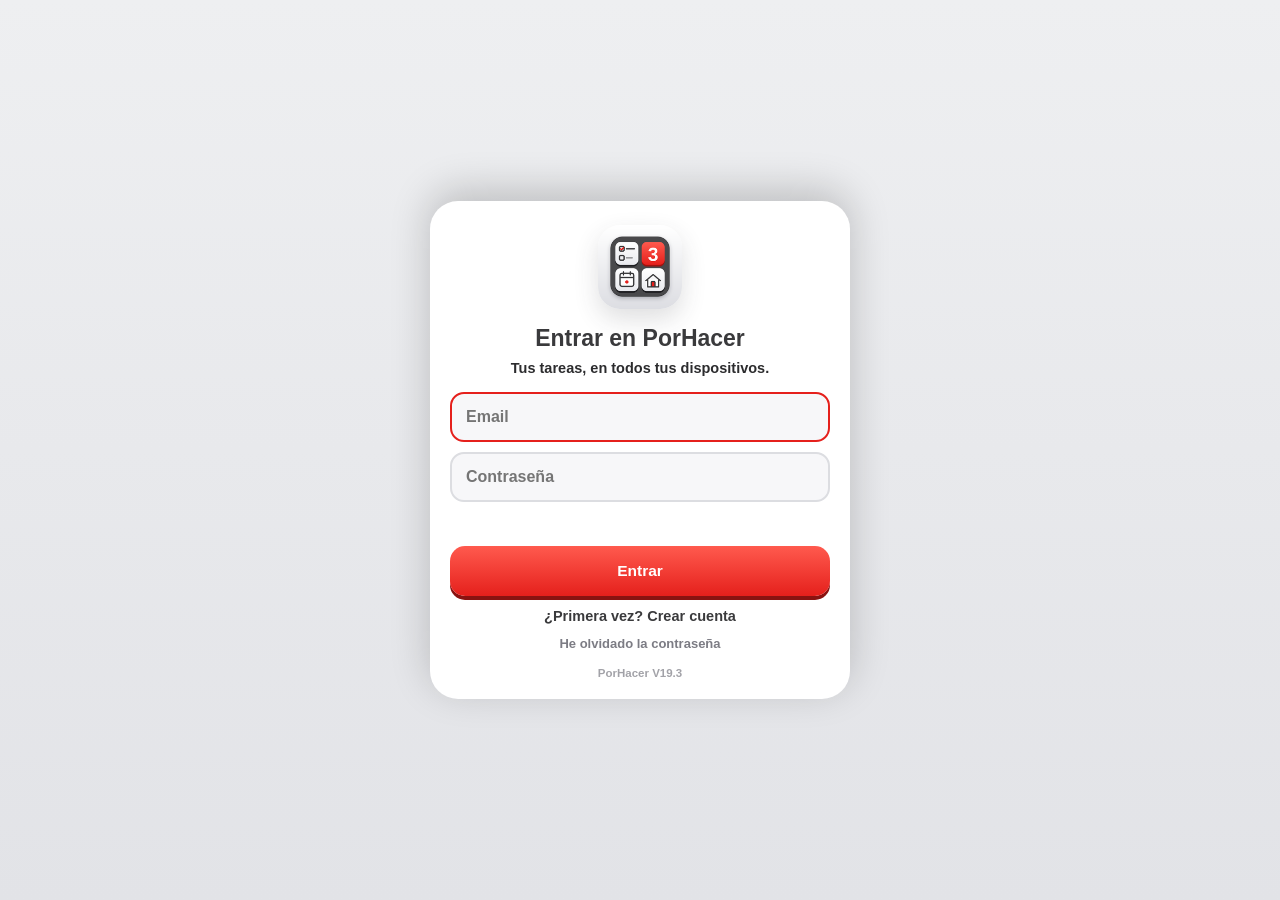
==== index.html @ 14802ae4 "V19.3" ====
<!DOCTYPE html>
<html lang="es">
<head>
<meta charset="UTF-8">
<meta http-equiv="Content-Security-Policy" content="default-src 'self'; script-src 'self'; style-src 'self' 'unsafe-inline'; img-src 'self' data: blob: https:; media-src 'self' data: blob:; font-src 'self' data: blob:; connect-src 'self' https: data: blob:; frame-src 'self' blob: data: https://porhacer-36f11.firebaseapp.com; worker-src 'self' blob:; object-src 'none'; base-uri 'self'; form-action 'self'; manifest-src 'self'">
<meta name="viewport" id="vp" content="width=device-width, initial-scale=1.0, viewport-fit=cover">
<script src="zoom.js?v=187"></script>
<meta name="apple-mobile-web-app-capable" content="yes">
<meta name="mobile-web-app-capable" content="yes">
<meta name="apple-mobile-web-app-title" content="PorHacer3">
<meta name="apple-mobile-web-app-status-bar-style" content="default">
<meta name="theme-color" content="#eeeff1">
<title>PorHacer3</title>
<link rel="icon" href="logo.png" type="image/png">
<link rel="apple-touch-icon" href="apple-touch-icon.png?v=187">
<link rel="manifest" href="manifest.json">
<link rel="stylesheet" href="estilos.css?v=187">
<link rel="stylesheet" href="estilos3.css?v=187">
</head>
<body>

<!-- PANTALLA DE ENTRADA -->
<div id="splash">
  <img src="logo.png" alt="" class="splash-logo">
  <div class="splash-title">Por<span>Hacer</span><sup>3</sup></div>
  <div class="splash-sub">Tus tareas, tu agenda, tus tickets y tus sitios</div>
  <div class="splash-bar"><i></i></div>
</div>

<!-- ============ TABLERO ============ -->
<section id="vTablero" class="vista activa">
  <header class="top">
    <div class="marca">
      <img src="logo.png" alt="" class="marca-logo">
      <div class="marca-txt">
        <div class="marca-fila">
          <h1>Por<span>Hacer</span></h1>
        </div>
        <small id="hoyTxt"></small>
        <button class="tab-pill" id="btnTablero" hidden></button>
      </div>
    </div>
    <div class="top-der">
      <div class="top-btns">
        <button class="ibtn" id="btnListas" hidden></button>
        <button class="ibtn" id="btnCal" hidden></button>
        <button class="ibtn" id="btnAjustes" hidden></button>
        <button class="ibtn ibtn-tema" data-temasec="tareas" title="Colores de Tareas" aria-label="Colores de Tareas"></button>
        <button class="ibtn ibtn-portada" data-portada title="Portada" aria-label="Ir a la portada"></button>
      </div>
      <div class="insignias">
            <span class="ver" id="verTxt">V19</span>
            <button class="nube-estado off" id="nubeEstado" hidden title="Nube" aria-label="Nube"></button>
          </div>
    </div>
  </header>

  <div class="barra">
    <div class="buscar">
      <span class="buscar-ico" id="icoBuscar"></span>
      <input id="q" type="search" placeholder="Buscar tareas, personas, notas…" autocomplete="off" enterkeyhint="search">
      <button class="q-x" id="qx" aria-label="Borrar búsqueda">✕</button>
    </div>
    <button class="filtro-btn" id="btnFiltro" aria-label="Filtrar"><span id="filtroTxt">Todas</span> ▾</button>
  </div>

  <div class="chips" id="chipsCols" aria-label="Columnas visibles"></div>

  <main class="tablero" id="tablero"></main>

  <button class="fab" id="fab" aria-label="Nueva tarea"><span>＋</span> Nueva tarea</button>
</section>

<!-- ============ LISTAS FÁCILES ============ -->
<section id="vListas" class="vista">
  <header class="top ls-top">
    <button class="ibtn ibtn-portada" id="lsVolver" title="Portada" aria-label="Ir a la portada"></button>
    <div class="ls-cab">
      <button class="ls-titulo" id="lsTitulo"></button>
      <small id="lsFecha"></small>
    </div>
    <button class="ibtn" id="lsCal" hidden></button>
    <button class="ibtn ls-opc" id="lsOpc" title="Opciones de lista" aria-label="Opciones de lista"></button>
  </header>
  <div class="ls-add">
    <button class="ls-mas" id="lsMas" aria-label="Añadir">＋</button>
    <input id="lsNuevo" placeholder="Agregar un punto a la lista" enterkeyhint="done" autocomplete="off" maxlength="600">
  </div>
  <div class="ls-puntos" id="lsPuntos" hidden></div>
  <div class="ls-cuerpo" id="lsCuerpo"></div>
  <input type="file" id="lsFondoIn" accept="image/*" hidden>
</section>

<!-- ============ CALENDARIO ============ -->
<section id="vCal" class="vista">
  <header class="top cal-top">
    <button class="ibtn ibtn-portada" id="btnVolver" data-portada title="Portada" aria-label="Ir a la portada"></button>
    <div class="cal-tit">
      <h2 id="calTit"></h2>
      <small id="calSub"></small>
    </div>
    <div class="cal-der">
      <button class="ibtn" id="btnAjustes2" hidden></button>
      <button class="ibtn ibtn-tema" data-temasec="cal" title="Colores del Calendario" aria-label="Colores del Calendario"></button>
    </div>
  </header>
  <div class="cal-ctrl">
    <button class="flecha" id="calPrev" aria-label="Anterior">‹</button>
    <div class="seg" id="calModo">
      <button data-m="dia">Día</button><button data-m="mes" class="on">Mes</button><button data-m="anio">Año</button>
    </div>
    <button class="flecha" id="calNext" aria-label="Siguiente">›</button>
    <button class="hoy-btn" id="calHoy">Hoy</button>
  </div>
  <button class="cal-tabs" id="calTabs" hidden></button>
  <div class="cal-cuerpo" id="calCuerpo"></div>
  <div class="cal-sinfecha" id="calSinFecha"></div>
</section>

<!-- ============ PORTADA ============ -->
<section id="vPortada" class="vista">
  <div class="po-burbujas" aria-hidden="true"><i></i><i></i><i></i></div>
  <div class="po-scroll">
    <header class="po-cab">
      <img src="logo.png" alt="" class="po-logo">
      <div class="po-tit"><h1>Por<span>Hacer</span><sup>3</sup></h1><small id="poSaludo"></small></div>
      <div class="po-der"><span class="ver" id="verTxt2">V19</span><div class="po-der-f"><button class="po-nube" id="poNube" data-nube aria-label="Conexión"></button><button class="ibtn ibtn-tema po-tema-b" data-temasec="portada" title="Colores de la portada" aria-label="Colores de la portada"></button></div></div>
    </header>
    <div class="po-hoy" id="poHoy"></div>
    <div class="po-rejilla" id="poRejilla"></div>
    <div class="po-caja-sitio" id="poCajaSitio"></div>
    <div class="po-ayuda">↕️ Mantén pulsado un botón y arrástralo para cambiarlo de sitio</div>
    <div class="po-pie">© 2025–Present Elisabeth Altarriba</div>
  </div>
</section>

<!-- ============ AGENDA (como en HOME) ============ -->
<section id="vAgenda" class="vista">
  <header class="top sec-top">
    <button class="ibtn ibtn-portada" data-portada title="Portada" aria-label="Ir a la portada"></button>
    <div class="sec-tit"><h2>Agenda</h2><small id="agSub"></small></div>
    <button class="ibtn ibtn-tema" data-temasec="agenda" title="Colores de la Agenda" aria-label="Colores de la Agenda"></button>
    <button class="ibtn" id="agMic" title="Dictar una nota con su fecha" aria-label="Dictar una nota"></button>
  </header>
  <div class="ag-cuerpo" id="agCuerpo"></div>
</section>

<!-- ============ TICKETS (como en HOME) ============ -->
<section id="vTickets" class="vista">
  <header class="top sec-top">
    <button class="ibtn ibtn-portada" data-portada title="Portada" aria-label="Ir a la portada"></button>
    <div class="sec-tit"><h2>Tickets</h2><small id="tkSub"></small></div>
    <button class="ibtn" id="tkBuscarPdf" title="Buscar y crear PDF" aria-label="Buscar y crear PDF"></button>
  </header>
  <div class="tk-cuerpo" id="tkCuerpo">
    <div class="tk-buscar"><span class="st-lupa" id="tkLupa"></span><input id="tkQ" type="search" placeholder="Buscar ticket… (tienda, compra, importe)" autocomplete="off" enterkeyhint="search"><button id="tkTema" class="tk-tema-b" title="Colores de los tickets" aria-label="Colores de los tickets">🎨</button></div>
    <div id="tkCal"></div>
    <div id="tkLista"></div>
  </div>
  <button class="fab tk-fab" id="tkNuevo"><span>🧾</span> ＋ Guardar ticket</button>
</section>

<!-- ============ SITIOS (como en HOME) ============ -->
<section id="vSitios" class="vista">
  <header class="top sec-top">
    <button class="ibtn ibtn-portada" data-portada title="Portada" aria-label="Ir a la portada"></button>
    <div class="sec-tit"><h2 id="stTit">Mis sitios</h2><small id="stSub"></small></div>
    <button class="ibtn st-atras" id="stAtras" title="Atrás" aria-label="Atrás" hidden>‹</button>
    <button class="ibtn ibtn-tema" data-temasec="sitios" title="Colores de Sitios" aria-label="Colores de Sitios"></button>
  </header>
  <div class="st-cuerpo" id="stCuerpo"></div>
  <div class="st-barra" id="stBarra"></div>
</section>

<!-- ============ HOJA DE CÁLCULO ============ -->
<section id="vCeldas" class="vista">
  <header class="top sec-top es-top">
    <button class="ibtn" id="ceMis" title="Mis hojas" aria-label="Mis hojas">📊</button>
    <input class="es-titulo" id="ceTitulo" placeholder="Nombre de la hoja" autocomplete="off" enterkeyhint="done">
    <button class="ibtn ibtn-tema" data-temasec="hoja" title="Colores de la hoja de cálculo" aria-label="Colores de la hoja de cálculo"></button>
    <button class="ibtn ibtn-portada" data-portada title="Portada" aria-label="Ir a la portada"></button>
  </header>
  <div class="ce-fx"><b class="ce-ref" id="ceRef">A1</b><textarea id="ceIn" rows="1" autocomplete="off" autocorrect="off" autocapitalize="off" spellcheck="false" enterkeyhint="done" placeholder="Toca una celda y escribe…"></textarea><button id="ceSalto" class="ce-salto" aria-label="Otra línea en la celda" title="Otra línea (Alt+Intro)">↵</button><button id="ceNo" class="ce-no" aria-label="Cancelar">✕</button><button id="ceOk" class="ce-ok" aria-label="Aceptar">✓</button></div>
  <div class="es-barra ce-barra" id="ceBarra">
    <button id="ceSeleccion" aria-pressed="true">☝ Seleccionar</button><button id="ceGuias">▧ Guías A4</button>
    <button id="ceFx" class="ce-fxb">Σ Fórmulas ▾</button>
    <button id="ceTipo">✨ Auto ▾</button>
    <button id="ceCond">🚦 Condicional</button>
    <button id="ceEur" aria-label="Euros">€</button>
    <button id="ceD0" aria-label="Sin decimales">0</button>
    <button id="ceD1" aria-label="Un decimal">0,0</button>
    <button id="ceD2" aria-label="Dos decimales">0,00</button>
    <button id="ceNeg" aria-label="Negrita"><b>B</b></button>
    <button id="ceCur" aria-label="Cursiva"><i>I</i></button>
    <button id="ceTach" aria-label="Tachado"><s>S</s></button>
    <button id="ceColor">🎨 Color</button>
    <button id="ceRib">▢ Ribete</button>
    <button id="ceRej">▦ Cuadrícula</button>
    <button id="ceTam">↔ Tamaño</button>
    <button id="ceVer">⤢ Ver todo</button>
    <button id="ceHojas">📄 Hojas</button>
    <button id="ceRegla">📏 Regla</button>
    <button id="ceCopiar">📋 Copiar</button>
    <button id="cePegar">📥 Pegar</button>
    <button id="ceImg">🖼️ Imagen</button>
    <button id="ceForma">◻︎ Figura</button>
    <button id="ceTit">✨ Título</button>
    <button id="ceBorrar" aria-label="Borrar">🧹 Borrar</button>
    <button id="ceFila">＋ Filas</button>
    <button id="ceCol">＋ Columna</button>
    <button id="ceAtras" aria-label="Deshacer">↶ Deshacer</button>
  </div>
  <div class="ce-marco" id="ceMarco"><div class="ce-rg-esq"></div><div class="ce-rg-h" id="ceRgH"></div><div class="ce-rg-v" id="ceRgV"></div><div class="ce-zona" id="ceZona"><div class="ce-papel" id="cePapel"><div class="es-capa es-atras" id="ceFondo"></div><table class="ce-tabla" id="ceTabla"></table><div class="es-capa es-delante" id="ceDelante"></div></div></div></div>
  <div class="ce-pest" id="cePest"></div>
  <div class="ce-aviso" id="ceAviso"></div>
  <div class="es-pie">
    <button class="es-salir" id="ceSalir">✕ Cerrar</button><button class="es-docx" id="ceGuardar">💾 Guardar ▾</button>
    <span class="es-info"><b id="ceEstado">✓ Guardado</b><small id="ceCuenta"></small></span>
    <button class="es-docx" id="ceSacar">📤 <span class="es-largo">Abrir · guardar</span> ▾</button>
  </div>
</section>

<!-- ============ GRABAR NOTAS DE VOZ ============ -->
<section id="vEscribir" class="vista">
  <header class="top sec-top es-top">
    <button class="ibtn" id="esMis" title="Mis escritos" aria-label="Mis escritos">📄</button>
    <input class="es-titulo" id="esTitulo" placeholder="Título (opcional)" autocomplete="off" enterkeyhint="done">
    <button class="ibtn ibtn-tema" data-temasec="escribir" title="Colores de Escribir" aria-label="Colores de Escribir"></button>
    <button class="ibtn ibtn-portada" data-portada title="Portada" aria-label="Ir a la portada"></button>
  </header>
  <div class="es-barra" id="esBarra">
    <button data-c="bold" aria-label="Negrita"><b>B</b></button>
    <button data-c="italic" aria-label="Cursiva"><i>I</i></button>
    <button data-c="underline" aria-label="Subrayado"><u>S</u></button>
    <button data-c="marcar" aria-label="Marcador amarillo"><span class="es-marca">ab</span></button>
    <button id="esLetra" aria-label="Tipo de letra">𝐀 Letra ▾</button>
    <button id="esColor" aria-label="Color de la letra"><span class="es-colmuestra" id="esColMu">A</span> Color ▾</button>
    <button id="esTam" aria-label="Tamaño de la letra">Aa ▾</button>
    <button id="esEmoji" aria-label="Poner un icono">✅ ▾</button>
    <button id="esFoto" aria-label="Poner una foto">📷</button>
    <button id="esForma" aria-label="Poner una figura">◻︎ Figura</button>
    <button data-c="insertUnorderedList" aria-label="Lista con puntos">•≡</button>
    <button data-c="insertOrderedList" aria-label="Lista con números">1≡</button>
    <button data-c="justifyLeft" aria-label="Alinear a la izquierda">⇤</button>
    <button data-c="justifyCenter" aria-label="Centrar">↔</button>
    <button id="esTabB" aria-label="Tabulador">⇥ Tabulador</button>
    <button id="esHojaOr" aria-label="Hoja vertical u horizontal">📄 Hoja</button>
    <button data-c="undo" aria-label="Deshacer">↶ Deshacer</button>
    <button data-c="redo" aria-label="Rehacer">↷</button>
    <button data-c="limpiar" aria-label="Quitar el formato">🧹 Sin formato</button>
    <button id="esCopiarObjeto">⧉ Copiar objeto</button><button id="esPegarObjeto">📋 Pegar objeto</button>
    <button id="esTitBonito" aria-label="Título bonito">✨ Título</button>
    <button id="esPdfVisor" aria-label="Abrir un PDF para leer y marcar">📕 PDF</button>
    <button id="esCabPie" aria-label="Cabecera y pie de página">📑 Cabecera y pie</button>
    <button id="esRegla" aria-label="Reglas">📏 Regla</button>
    <button id="esAbrir" aria-label="Abrir un .docx o PDF">📂 Abrir</button>
  </div>
  <div class="es-pie es-botones">
    <button class="es-salir" id="esSalir">✕ Cerrar</button><button class="es-docx" id="esGuardar">💾 Guardar ▾</button>
    <button class="es-docx" id="esDocx">💾 Guardar <span class="es-largo">· imprimir </span>▾</button>
    <button class="es-idioma" id="esIdioma" aria-label="Idioma del dictado"></button>
    <button class="es-mic" id="esMic" aria-label="Dictar"></button>
  </div>
  <div class="es-hoja" id="esHoja"><div class="es-regla-h" id="esReglaH" hidden></div><div class="es-papel" id="esPapel"><div class="es-hojas" id="esHojas" aria-hidden="true"></div><div class="es-regla-v" id="esReglaV" hidden></div><div class="es-capa es-atras" id="esAtras"></div><div class="es-texto" id="esTexto" contenteditable="true" spellcheck="true" data-ph="Escribe aquí… o pulsa 🎤 Dictar y habla."></div><div class="es-capa es-delante" id="esDelante"></div></div></div>
  <div class="es-pie-info"><span class="es-info"><b id="esEstado">✓ Guardado</b><small id="esCuenta"></small></span></div>
</section>

<section id="vGrabar" class="vista">
  <header class="top sec-top">
    <button class="ibtn ibtn-portada" data-portada title="Portada" aria-label="Ir a la portada"></button>
    <div class="sec-tit"><h2>Grabar</h2><small id="grbSub"></small></div>
    <button class="ibtn ibtn-tema" data-temasec="grabar" title="Colores de Grabar" aria-label="Colores de Grabar"></button>
  </header>
  <div class="grb-cuerpo">
    <button class="grb-boton" id="grbBoton"></button>
    <div class="grb-herramientas"><label><input type="checkbox" id="grbLimpio" checked> Reducir ruido y eco del micrófono</label>
    <div class="est-barra"><button class="btn-sec" id="grbSistema">🔊 Sonido de otra app</button><button class="btn-sec" id="grbEstudio">🎚 Estudio</button><button class="btn-sec" id="grbConvertir">⇄ Convertir a MP3</button><button class="btn-sec" id="grbRecuperar" hidden>Recuperar grabación</button></div>
    <p class="aj-ayuda">El sonido interno depende del navegador y del aparato. La reducción de ruido depende del micrófono y puede cambiar la voz.</p></div>
    <div class="grb-lista" id="grbLista"></div>
  </div>
</section>

<!-- ============ CALCULADORA ============ -->
<section id="vCalc" class="vista"><iframe id="calcFrame" title="Calculadora"></iframe></section>

<!-- ============ EDITOR DE TAREA ============ -->
<div class="velo" id="editor">
  <div class="hoja hoja-editor">
    <div class="hoja-cab">
      <span class="punto-col" id="edPunto"></span>
      <b id="edCab">Nueva tarea</b>
      <button class="cerrar" data-cerrar="editor" aria-label="Cerrar">✕</button>
    </div>

    <div class="campo-tit">
      <input id="edTitulo" maxlength="140" placeholder="¿Qué hay que hacer?">
      <button class="mic" data-mic="edTitulo" aria-label="Dictar título"></button>
    </div>

    <div class="tabs" id="edTabs">
      <button data-t="tarea" class="on">📝 Tarea</button>
      <button data-t="fotos">📷 Fotos <i id="nFotos"></i></button>
      <button data-t="videos">🎬 Vídeos <i id="nVideos"></i></button>
      <button data-t="audios">🎙️ Audio <i id="nAudios"></i></button>
    </div>

    <div class="hoja-scroll">
      <!-- Pestaña tarea -->
      <div class="tab-pan on" data-p="tarea">
        <div class="ed-fotos-nota" id="edFotosNota"></div><button type="button" class="mini-btn" id="btnImgNota">🖼️ Insertar imagen en la nota</button>
        <div class="campo-nota">
          <div class="notas-barra" id="edNotasBarra"></div>
          <div id="edNotas" class="notas-rico" contenteditable="true" data-ph="Notas… (pulsa el micro y habla)"></div>
          <button class="mic grande" data-mic="edNotas" aria-label="Dictar nota"></button>
        </div>
        <div class="voz-estado" id="vozEstado"></div>

        <div class="fila2">
          <label class="lbl">Columna
            <select id="edCol"></select>
          </label>
          <label class="lbl">Color de la tarea
            <div class="sel-color" id="edColor"></div>
          </label>
        </div>

        <div class="lbl">Prioridad
          <div class="seg seg-prio" id="edPrio">
            <button data-p="0" class="on">Ninguna</button><button data-p="1">Baja</button><button data-p="2">Media</button><button data-p="3">Alta</button>
          </div>
        </div>

        <div class="fila-fechas">
          <label class="lbl">Fecha inicio
            <span class="fecha-campo"><input type="date" id="edIni"><span class="fecha-vacia">Sin fecha</span><button type="button" class="fecha-x" data-x="edIni" aria-label="Quitar fecha">✕</button></span>
          </label>
          <label class="lbl">Fecha fin
            <span class="fecha-campo"><input type="date" id="edFin"><span class="fecha-vacia">Sin fecha</span><button type="button" class="fecha-x" data-x="edFin" aria-label="Quitar fecha">✕</button></span>
          </label>
          <button type="button" class="hoy-fecha" id="edHoy" title="Poner la fecha de hoy">☀️<br>Hoy</button>
        </div>
        <div class="dur" id="edDur"></div>

        <div class="lbl avisos-lbl">🔔 Avisos con sonido <small class="gris">(solo te suenan a ti)</small>
          <div class="fila-avisos">
            <span class="fecha-campo aviso-campo"><input type="datetime-local" id="edAviso1"><span class="fecha-vacia">⏰ Aviso 1</span><button type="button" class="fecha-x" data-x="edAviso1" aria-label="Quitar aviso">✕</button><small class="aviso-info" id="edAvisoInfo1"></small></span>
            <span class="fecha-campo aviso-campo"><input type="datetime-local" id="edAviso2"><span class="fecha-vacia">⏰ Aviso 2</span><button type="button" class="fecha-x" data-x="edAviso2" aria-label="Quitar aviso">✕</button><small class="aviso-info" id="edAvisoInfo2"></small></span>
          </div>
        </div>

        <div class="lbl">Asignada a
          <div class="fila-persona">
            <select id="edPersona"></select>
            <button class="mini-btn" id="edNuevaPersona">＋ Persona</button>
          </div>
          <div class="ed-asig" id="edAsig"></div>
        </div>
        <label class="check" id="edEmailFila">
          <input type="checkbox" id="edEmail">
          <span class="caja"></span>
          <span>Enviar la tarea por email al guardar <small id="edEmailInfo"></small></span>
        </label>
        <button type="button" class="mini-btn recordar" id="edRecordar">🔔 Enviar un recordatorio por email</button>

        <div class="lbl">Pasos <small class="gris" id="edSubInfo"></small>
          <div class="barra-prog"><i id="edProg"></i></div>
          <ul class="subtareas" id="edSubs"></ul>
          <div class="nuevo-paso">
            <input id="edSubNuevo" placeholder="Añadir un paso…" enterkeyhint="done">
            <button class="mini-btn" id="edSubAdd">＋</button>
          </div>
        </div>

        <div class="ed-extra">
          <button class="mini-btn" id="edIcs">📅 Al calendario del móvil</button>
          <button class="mini-btn ed-teams" id="edTeams">📹 Reunión de Teams</button>
          <button class="mini-btn" id="edDup">⧉ Duplicar</button>
          <button class="mini-btn" id="edALista">📝 Pasar a una lista</button>
        </div>
        <p class="ed-acc-nota" id="edAccNota" hidden>✓ Lo marcado se hará al pulsar <b>Guardar</b>.</p>
        <div class="ed-tablero" id="edTabFila" hidden>
          <label class="lbl">📋 Tablero de esta tarea
            <select id="edTablero"></select>
          </label>
          <p class="aj-ayuda" style="margin-top:4px">Elige otro tablero para moverla allí, con sus fotos, vídeos y audios.</p>
        </div>
        <div class="ed-hist" id="edMeta"></div>
        <div class="ed-borrar" id="edBorrarFila">
          <button class="btn-borrar-tarea" id="edBorrar">🗑 Borrar esta tarea</button>
        </div>
      </div>

      <!-- Pestaña fotos -->
      <div class="tab-pan" data-p="fotos">
        <div class="media-btns">
          <label class="media-add"><input type="file" accept="image/*" capture="environment" id="inCam" hidden>📸 Hacer foto</label>
          <label class="media-add"><input type="file" accept="image/*" multiple id="inFotos" hidden>🖼️ Elegir fotos</label>
        </div>
        <div class="media-info" id="fotosInfo">Las fotos se aligeran solas antes de guardarse.</div>
        <div class="galeria" id="galFotos"></div>
      </div>

      <!-- Pestaña vídeos -->
      <div class="tab-pan" data-p="videos">
        <div class="media-btns">
          <label class="media-add"><input type="file" accept="video/*" capture="environment" id="inGrabar" hidden>🎥 Grabar vídeo</label>
          <label class="media-add"><input type="file" accept="video/*" id="inVideos" hidden>🎞️ Elegir vídeo</label>
        </div>
        <div class="media-info" id="videosInfo">Los vídeos se aligeran (tamaño y calidad) antes de guardarse.</div>
        <div class="progreso" id="vidProg" hidden>
          <div class="progreso-txt" id="vidProgTxt">Aligerando vídeo…</div>
          <div class="barra-prog"><i id="vidProgBar"></i></div>
          <button class="mini-btn" id="vidCancelar">Cancelar</button>
        </div>
        <div class="galeria videos" id="galVideos"></div>
      </div>

      <!-- Pestaña audios -->
      <div class="tab-pan" data-p="audios">
        <div class="media-btns">
          <button type="button" class="media-add" id="btnGrabarAudio">🎙️ Grabar nota de audio</button>
        </div>
        <div class="media-info" id="audiosInfo">Graba una nota de voz: la escuchas y decides si la guardas.</div>
        <div class="lista-audios" id="listaAudios"></div>
      </div>
    </div>

    <div class="hoja-pie">
      <button class="btn-sec" data-cerrar="editor">Cancelar</button>
      <button class="btn-pri" id="edGuardar">Guardar</button>
    </div>
  </div>
</div>

<!-- ============ CONFIGURACIÓN ============ -->
<div class="velo" id="ajustes">
  <div class="hoja hoja-ajustes">
    <div class="hoja-cab">
      <button class="aj-atras" id="ajAtras" aria-label="Volver al menú de configuración">‹</button>
      <span class="cab-ico" id="icoAjCab"></span>
      <b id="ajTit">Configuración</b>
      <button class="aj-guardar" id="ajGuardar" title="Guardar los cambios" aria-label="Guardar los cambios">💾 <span>Guardar</span></button>
      <button class="ibtn ibtn-tema aj-tema-b" data-temasec="conf" title="Colores de Configuración" aria-label="Colores de Configuración"></button>
      <button class="cerrar" data-cerrar="ajustes" aria-label="Cerrar">✕</button>
    </div>
    <div class="aj-cuerpo">
      <nav class="aj-menu" id="ajMenu" aria-label="Apartados de la configuración"></nav>
      <div class="hoja-scroll aj-pagina" id="ajPagina"></div>
    </div>
  </div>
</div>

<!-- ============ BLOC DE NOTAS SECRETO ============ -->
<div class="velo velo-bloc" id="bloc">
  <div class="hoja hoja-bloc">
    <div class="hoja-cab">
      <span class="cab-ico bloc-ico">📒</span>
      <b>Bloc de notas</b>
      <small class="bloc-estado" id="blocEstado"></small>
      <button class="mini-btn bloc-guardar" id="blocGuardar" title="Guardar">💾 Guardar</button>
      <button class="cerrar" id="blocMenu" aria-label="Opciones">⋯</button>
      <button class="cerrar" id="blocX" aria-label="Cerrar con candado">✕</button>
    </div>
    <div class="bloc-tabs tabs-scroll" id="blocTabs"></div>
    <div class="bloc-papel" id="blocPapel">
      <div class="bloc-barra" id="blocBarra">
        <button type="button" data-a="b" id="blocB" title="Negrita"><b>B</b></button>
        <button type="button" data-a="n" class="bloc-tam" title="Tamaño de la letra">Aa</button>
        <span class="bloc-sep"></span>
        <button type="button" data-a="check" title="Lista con casillas">☑</button>
        <button type="button" data-a="punto" title="Lista con puntos">•≡</button>
        <button type="button" data-a="num" title="Lista con números">1.</button>
        <span class="bloc-sep"></span>
        <button type="button" data-a="foto" title="Poner una foto">📷</button><input type="file" id="blocFotoIn" accept="image/*" multiple hidden>
        <span class="bloc-sep"></span>
        <span class="bloc-subs" id="blocSubs"></span>
        <span class="bloc-iconos" id="blocIconos"></span>
      </div>
      <div class="bloc-hoja" id="blocHoja" contenteditable="true" spellcheck="true" data-ph="Escribe aquí…"></div>
    </div>
  </div>
</div>

<!-- ============ VISOR DE FOTOS / VÍDEOS ============ -->
<div class="visor" id="visor">
  <button class="visor-x" id="visorX" aria-label="Cerrar">✕</button>
  <div class="visor-cont" id="visorCont"></div>
  <div class="visor-pie">
    <span id="visorInfo"></span>
    <button class="mini-btn peligro" id="visorBorrar">🗑 Borrar</button>
  </div>
</div>

<!-- ============ POPUP GENÉRICO ============ -->
<div class="velo" id="popup">
  <div class="hoja hoja-pop">
    <div class="pop-tit" id="popTit"></div>
    <div class="pop-cuerpo" id="popCuerpo"></div>
    <div class="pop-btns" id="popBtns"></div>
  </div>
</div>

<!-- ============ ENTRAR EN LA NUBE ============ -->
<div class="velo velo-nube" id="nube">
  <div class="hoja hoja-nube"><div class="hoja-scroll" id="nubeCuerpo"></div></div>
</div>

<canvas id="confeti" aria-hidden="true"></canvas>
<div class="fiesta-msg" id="fiestaMsg" aria-live="polite"></div>

<div class="toast" id="toast"></div>

<script src="iconos.js?v=187"></script>
<script src="iconos-home.js?v=187"></script>
<script src="temas.js?v=187"></script>
<script src="db.js?v=187"></script>
<script src="firebase-config.js?v=187"></script>
<script src="email-config.js?v=187"></script>
<script src="correo.js?v=187"></script>
<script src="audio.js?v=187"></script>
<script src="listas.js?v=187"></script>
<script src="bloc.js?v=187"></script>
<script src="avisos.js?v=187"></script>
<script src="fiesta.js?v=187"></script>
<script src="nube.js?v=187"></script>
<script src="fotos.js?v=187"></script>
<script src="videos.js?v=187"></script>
<script src="voz.js?v=187"></script>
<script src="calendario.js?v=187"></script>
<script src="ajustes.js?v=187"></script>
<script src="copias.js?v=187"></script>
<script src="mio.js?v=187"></script>
<script src="agenda.js?v=187"></script>
<script src="tickets.js?v=187"></script>
<script src="gastos.js?v=187"></script>
<script src="guardar.js?v=187"></script>
<script src="aparatos.js?v=187"></script>
<script src="pdfvisor.js?v=187"></script>
<script src="sitios.js?v=187"></script>
<script src="grabar.js?v=187"></script>
<script src="estudio.js?v=187"></script>
<script src="escribir.js?v=187"></script>
<script src="celdas.js?v=187"></script>
<script src="portada.js?v=187"></script>
<script src="documentos.js?v=187"></script>
<script src="edicion.js?v=187"></script>
<script src="pipeta.js?v=187"></script>
<script src="purify.min.js"></script>
<script src="app.js?v=187"></script>
</body>
</html>
---- estilos.css ----
/* =========================================================
   PorHacer · estilos
   Todos los colores salen de variables: los temas las cambian.
   ========================================================= */
:root{
  --bg:#eeeff1; --bg2:#e2e3e7;
  --card:#ffffff; --ink:#2c2c2e; --ink2:#7c7c84; --line:#dcdde1;
  --dark:#3a3a3c; --accent:#e5201c; --accent2:#ff6b5e; --accentInk:#ffffff;
  --colbg:#f7f7f9; --tile1:#ffffff; --tile2:#e9e9ec; --head:#ffffff;
  --sombra:rgba(30,30,40,.14);
  --radio:18px;
  --safeB:env(safe-area-inset-bottom,0px);
  --safeT:env(safe-area-inset-top,0px);
}
*{box-sizing:border-box;margin:0;padding:0;-webkit-tap-highlight-color:transparent}
html,body{height:100%}
body{
  font-family:ui-rounded,"SF Pro Rounded",-apple-system,BlinkMacSystemFont,"Segoe UI",Roboto,Arial,sans-serif;
  background:linear-gradient(180deg,var(--bg) 0%,var(--bg2) 100%);
  color:var(--ink);overflow:hidden;-webkit-font-smoothing:antialiased;
  transition:background .4s,color .3s;
}
button,input,select,textarea{font:inherit;color:inherit}
button{cursor:pointer;border:0;background:none}
input,select,textarea{-webkit-appearance:none;appearance:none}
.gris{color:var(--ink2);font-weight:600}

/* Botones con relieve que se hunden al pulsar (como en HOME) */
.ibtn,.fab,.btn-pri,.btn-sec,.mini-btn,.media-add,.flecha,.hoy-btn,.filtro-btn,.tema,.chip{
  transform:translateY(0);transition:transform .08s,box-shadow .08s,background .2s,color .2s,opacity .2s}
.ibtn:active,.fab:active,.btn-pri:active,.btn-sec:active,.mini-btn:active,.media-add:active,.flecha:active,.hoy-btn:active,.filtro-btn:active,.tema:active,.chip:active{
  transform:translateY(3px);box-shadow:0 1px 0 rgba(0,0,0,.12),inset 0 2px 6px rgba(0,0,0,.1)!important}

[hidden]{display:none!important}
@keyframes popIn{from{opacity:0;transform:scale(.9) translateY(10px)}to{opacity:1;transform:none}}
@keyframes subir{from{opacity:0;transform:translateY(40px)}to{opacity:1;transform:none}}
@keyframes aparecer{from{opacity:0}to{opacity:1}}
@keyframes flotar{0%,100%{transform:translateY(0)}50%{transform:translateY(-8px)}}
@keyframes barra{from{width:0}to{width:100%}}
@keyframes latido{0%,100%{box-shadow:0 0 0 0 rgba(229,32,28,.45)}50%{box-shadow:0 0 0 10px rgba(229,32,28,0)}}
@keyframes entrarTarjeta{from{opacity:0;transform:translateY(8px) scale(.98)}to{opacity:1;transform:none}}

/* ---------- Entrada ---------- */
#splash{position:fixed;inset:0;z-index:999;display:flex;flex-direction:column;align-items:center;justify-content:center;gap:10px;
  background:linear-gradient(180deg,var(--bg),var(--bg2));transition:opacity .5s,visibility .5s}
#splash.fuera{opacity:0;visibility:hidden}
.splash-logo{width:118px;height:118px;border-radius:28px;box-shadow:0 14px 34px var(--sombra);animation:flotar 2.6s ease-in-out infinite}
.splash-title{font-size:40px;font-weight:900;letter-spacing:-1px;color:var(--dark);margin-top:10px}
.splash-title span,.marca h1 span{color:var(--accent)}
.splash-sub{font-size:14px;font-weight:700;color:var(--ink2)}
.splash-bar{width:120px;height:6px;border-radius:9px;background:var(--line);overflow:hidden;margin-top:14px}
.splash-bar i{display:block;height:100%;background:var(--accent);border-radius:9px;animation:barra 1s ease forwards}

/* ---------- Vistas ---------- */
.vista{position:fixed;inset:0;display:none;flex-direction:column;padding-top:var(--safeT)}
.vista.activa{display:flex;animation:aparecer .25s ease}

/* ---------- Cabecera ---------- */
.top{display:flex;align-items:center;justify-content:space-between;gap:10px;padding:14px 16px 8px}
.marca{display:flex;align-items:center;gap:10px;min-width:0}
.marca-logo{width:46px;height:46px;border-radius:13px;box-shadow:0 4px 12px var(--sombra);flex:none}
.marca-txt{min-width:0}
.marca h1{font-size:25px;line-height:1;font-weight:900;letter-spacing:-.6px;color:var(--dark)}
.marca small{display:block;font-size:12px;font-weight:700;color:var(--ink2);margin-top:3px;white-space:nowrap;overflow:hidden;text-overflow:ellipsis}
.ver{font-size:11px;font-weight:900;color:var(--accentInk);background:var(--accent);padding:3px 7px;border-radius:8px;align-self:flex-start;margin-top:2px}
.top-btns{display:flex;gap:10px;flex:none}

/* Botón-icono estilo «baldosa 3D» (como las imágenes de la app) */
.ibtn{width:50px;height:50px;border-radius:15px;display:grid;place-items:center;flex:none;
  background:linear-gradient(180deg,var(--tile1),var(--tile2));
  border:1px solid rgba(0,0,0,.06);
  box-shadow:0 4px 0 rgba(0,0,0,.10),0 8px 16px var(--sombra),inset 0 1px 0 rgba(255,255,255,.9)}
.ibtn svg{width:34px;height:34px;display:block}

/* ---------- Buscador y filtros ---------- */
.barra{display:flex;gap:8px;padding:4px 16px 8px}
.buscar{flex:1;min-width:0;display:flex;align-items:center;gap:6px;background:var(--card);border:1.5px solid var(--line);border-radius:14px;padding:0 8px 0 10px;height:44px;box-shadow:0 2px 6px rgba(0,0,0,.04)}
.buscar:focus-within{border-color:var(--accent)}
.buscar-ico svg{width:22px;height:22px;display:block}
.buscar input{flex:1;min-width:0;border:0;outline:0;background:none;font-size:16px;font-weight:600}
.buscar input::-webkit-search-cancel-button{display:none}
.q-x{width:26px;height:26px;border-radius:50%;background:var(--line);font-size:12px;font-weight:900;color:var(--ink2);display:none}
.buscar.con .q-x{display:block}
.filtro-btn{height:44px;padding:0 12px;border-radius:14px;background:var(--card);border:1.5px solid var(--line);font-weight:800;font-size:14px;color:var(--dark);white-space:nowrap;box-shadow:0 3px 0 rgba(0,0,0,.06)}
.filtro-btn.activo{background:var(--accent);color:var(--accentInk);border-color:var(--accent)}

.chips{display:flex;gap:7px;padding:2px 16px 10px;overflow-x:auto;scrollbar-width:none}
.chips::-webkit-scrollbar{display:none}
.chip{flex:none;display:flex;align-items:center;gap:6px;padding:7px 11px 7px 9px;border-radius:999px;background:var(--card);border:1.5px solid var(--line);font-size:13px;font-weight:800;color:var(--ink);box-shadow:0 2px 0 rgba(0,0,0,.05)}
.chip .bola{width:12px;height:12px;border-radius:50%;flex:none}
.chip .n{font-size:11px;font-weight:900;color:var(--ink2);background:var(--colbg);border-radius:8px;padding:1px 6px}
.chip.oculta{opacity:.5;background:transparent;border-style:dashed}
.chip.oculta .bola{background:transparent!important;border:2px solid var(--ink2)}
.chip .ojo{font-size:12px}

/* ---------- Tablero ---------- */
.tablero{flex:1;display:flex;gap:14px;overflow-x:auto;overflow-y:hidden;padding:4px 16px calc(96px + var(--safeB));
  scroll-snap-type:x mandatory;scroll-padding:0 16px;overscroll-behavior-x:contain}
.columna{flex:0 0 min(86vw,330px);scroll-snap-align:start;display:flex;flex-direction:column;max-height:100%;
  background:var(--colbg);border-radius:22px;border:1.5px solid var(--line);box-shadow:0 6px 18px rgba(0,0,0,.05);overflow:hidden;animation:popIn .3s ease both}
.col-cab{display:flex;align-items:center;gap:8px;padding:12px 12px 10px 14px;position:relative}
.col-cab::before{content:"";position:absolute;left:0;right:0;top:0;height:5px;background:var(--cc)}
.col-cab .bola{width:14px;height:14px;border-radius:50%;background:var(--cc);box-shadow:0 0 0 3px color-mix(in srgb,var(--cc) 25%,transparent)}
.col-cab h3{flex:1;font-size:16px;font-weight:900;color:var(--dark);white-space:nowrap;overflow:hidden;text-overflow:ellipsis}
.col-cab .n{font-size:12px;font-weight:900;background:var(--cc);color:#fff;border-radius:9px;padding:2px 8px;min-width:24px;text-align:center}
.col-add{width:32px;height:32px;border-radius:10px;background:var(--card);border:1.5px solid var(--line);font-size:19px;font-weight:700;color:var(--dark);line-height:1}
.col-lista{flex:1;overflow-y:auto;padding:4px 10px 14px;display:flex;flex-direction:column;gap:10px;min-height:90px;-webkit-overflow-scrolling:touch}
.col-vacia{border:2px dashed var(--line);border-radius:16px;padding:18px 10px;text-align:center;font-size:13px;font-weight:700;color:var(--ink2)}
.columna.encima{box-shadow:0 0 0 3px var(--cc),0 10px 24px rgba(0,0,0,.12)}

/* Tarjeta de tarea */
.tarjeta{position:relative;background:var(--tc,var(--card));border:2.5px solid var(--tb,var(--line));border-radius:16px;padding:11px 12px 10px;
  box-shadow:0 3px 0 rgba(0,0,0,.06),0 6px 14px rgba(0,0,0,.06);cursor:pointer;user-select:none;-webkit-user-select:none;-webkit-touch-callout:none;
  animation:entrarTarjeta .25s ease both;transition:transform .15s,box-shadow .15s,opacity .2s}
.tarjeta:active{transform:scale(.985)}
.tarjeta.arrastrando{opacity:.25}
.tarjeta .t-tit{font-size:15px;font-weight:800;line-height:1.3;color:#2a2a2c;word-break:break-word;padding-right:20px}
.tarjeta.hecha .t-tit{text-decoration:line-through;text-decoration-thickness:2px;opacity:.65}
.tarjeta .t-nota{font-size:12.5px;font-weight:600;color:#55555c;margin-top:4px;line-height:1.35;display:-webkit-box;-webkit-line-clamp:2;-webkit-box-orient:vertical;overflow:hidden}
.tarjeta .t-meta{display:flex;flex-wrap:wrap;align-items:center;gap:5px;margin-top:8px}
.tag{display:inline-flex;align-items:center;gap:3px;font-size:11.5px;font-weight:800;color:#3a3a3e;background:rgba(255,255,255,.7);border:1px solid rgba(0,0,0,.08);border-radius:8px;padding:2px 7px;white-space:nowrap}
.tag.vencida{background:#e5201c;color:#fff;border-color:#e5201c;animation:latido 2s infinite}
.tag.hoy{background:#ff9f0a;color:#fff;border-color:#ff9f0a}
.tag.prio3{background:#ffe1df;color:#b3150f;border-color:#f5b5b0}
.tag.prio2{background:#fff0d6;color:#9a5a00;border-color:#f3d39b}
.tag.prio1{background:#e6f2ff;color:#1f5a9a;border-color:#bcd6f3}
.avatar{width:24px;height:24px;border-radius:50%;display:inline-grid;place-items:center;font-size:10.5px;font-weight:900;color:#fff;background:var(--dark);border:2px solid #fff;margin-left:auto}
.t-prog{height:5px;border-radius:5px;background:rgba(0,0,0,.08);margin-top:8px;overflow:hidden}
.t-prog i{display:block;height:100%;background:var(--tb,var(--accent));border-radius:5px}
.t-check{position:absolute;top:9px;right:9px;width:22px;height:22px;border-radius:7px;border:2px solid rgba(0,0,0,.25);background:rgba(255,255,255,.7);display:grid;place-items:center;font-size:13px;font-weight:900;color:#fff}
.tarjeta.hecha .t-check{background:var(--tb);border-color:var(--tb)}

/* Fantasma al arrastrar */
.fantasma{position:fixed;z-index:500;pointer-events:none;transform:rotate(3deg) scale(1.03);box-shadow:0 18px 40px rgba(0,0,0,.25)!important;animation:none;opacity:.95}
.hueco{border:2.5px dashed var(--cc,var(--accent));border-radius:16px;background:color-mix(in srgb,var(--cc,var(--accent)) 10%,transparent);flex:none}

/* Botón flotante */
.fab{position:fixed;left:50%;bottom:calc(18px + var(--safeB));transform:translateX(-50%);z-index:40;
  display:flex;align-items:center;gap:8px;padding:0 22px 0 16px;height:56px;border-radius:20px;
  background:linear-gradient(180deg,var(--accent2),var(--accent));color:var(--accentInk);font-size:17px;font-weight:900;
  box-shadow:0 5px 0 color-mix(in srgb,var(--accent) 60%,#000),0 12px 26px var(--sombra)}
.fab span{font-size:26px;line-height:1;font-weight:700}
.fab:active{transform:translateX(-50%) translateY(3px)}

/* ---------- Ventanas (hojas) ---------- */
.velo{position:fixed;inset:0;z-index:200;background:rgba(20,20,26,.42);backdrop-filter:blur(4px);-webkit-backdrop-filter:blur(4px);display:none;align-items:flex-end;justify-content:center}
.velo.abierto{display:flex;animation:aparecer .2s ease}
.hoja{width:100%;max-width:560px;max-height:94vh;max-height:94dvh;background:var(--card);border-radius:26px 26px 0 0;display:flex;flex-direction:column;box-shadow:0 -10px 40px rgba(0,0,0,.2);animation:subir .28s cubic-bezier(.2,.9,.3,1.1) both;padding-bottom:var(--safeB)}
@media (min-width:700px){.velo{align-items:center}.hoja{border-radius:26px;max-height:90vh}}
.hoja-cab{display:flex;align-items:center;gap:10px;padding:16px 16px 8px}
.hoja-cab b{flex:1;font-size:18px;font-weight:900;color:var(--dark)}
.cab-ico svg{width:30px;height:30px;display:block}
.punto-col{width:14px;height:14px;border-radius:50%;background:var(--accent)}
.cerrar{width:34px;height:34px;border-radius:50%;background:var(--colbg);border:1.5px solid var(--line);font-weight:900;color:var(--ink2)}
.hoja-scroll{flex:1;overflow-y:auto;padding:6px 16px 16px;-webkit-overflow-scrolling:touch}
.hoja-pie{display:flex;gap:10px;padding:10px 16px 14px;border-top:1px solid var(--line)}
.btn-pri,.btn-sec{flex:1;height:50px;border-radius:15px;font-size:16px;font-weight:900}
.btn-pri{background:linear-gradient(180deg,var(--accent2),var(--accent));color:var(--accentInk);box-shadow:0 4px 0 color-mix(in srgb,var(--accent) 60%,#000)}
.btn-sec{background:var(--colbg);color:var(--dark);border:1.5px solid var(--line);box-shadow:0 4px 0 rgba(0,0,0,.07)}

.campo-tit{display:flex;gap:8px;padding:0 16px 10px}
.campo-tit input{flex:1;min-width:0;height:50px;border-radius:14px;border:2px solid var(--line);background:var(--colbg);padding:0 14px;font-size:18px;font-weight:800;outline:0}
.campo-tit input:focus,.campo-nota textarea:focus,.lbl input:focus,.lbl select:focus{border-color:var(--accent)}

.tabs{display:flex;gap:6px;padding:0 16px 8px}
.tabs button{flex:1;height:40px;border-radius:12px;background:var(--colbg);border:1.5px solid var(--line);font-size:14px;font-weight:800;color:var(--ink2);white-space:nowrap}
.tabs button.on{background:var(--dark);border-color:var(--dark);color:#fff}
.tabs button i{font-style:normal;font-size:11px;background:var(--accent);color:#fff;border-radius:8px;padding:0 6px;margin-left:2px}
.tabs button i:empty{display:none}
.tabs-scroll{overflow-x:auto;scrollbar-width:none}
.tabs-scroll::-webkit-scrollbar{display:none}
.tabs-scroll button{flex:none;padding:0 13px}
.tab-pan{display:none}
.tab-pan.on{display:block;animation:aparecer .2s}

.campo-nota{position:relative}
.campo-nota textarea{width:100%;min-height:120px;border-radius:14px;border:2px solid var(--line);background:var(--colbg);padding:12px 60px 12px 14px;font-size:16px;font-weight:600;line-height:1.45;resize:vertical;outline:0}
.voz-estado{font-size:12.5px;font-weight:800;color:var(--accent);min-height:18px;margin:4px 2px 2px}

/* Micrófono */
.mic{width:50px;height:50px;border-radius:15px;flex:none;display:grid;place-items:center;
  background:linear-gradient(180deg,var(--tile1),var(--tile2));border:1px solid rgba(0,0,0,.07);box-shadow:0 3px 0 rgba(0,0,0,.1)}
.mic svg{width:28px;height:28px}
.mic.grande{position:absolute;right:8px;bottom:12px}
.mic.oyendo{background:#22a55a;border-color:#1b8a4a;animation:latidoVerde 1.2s infinite}
.mic.oyendo svg *{fill:#fff!important;stroke:#fff!important}

.fila2{display:grid;grid-template-columns:1fr 1fr;gap:10px}
.lbl{display:block;font-size:12.5px;font-weight:900;color:var(--ink2);text-transform:uppercase;letter-spacing:.3px;margin-top:12px}
.lbl>input,.lbl>select,.fila-persona select{display:block;width:100%;margin-top:5px;height:46px;border-radius:13px;border:2px solid var(--line);background:var(--colbg);padding:0 12px;font-size:16px;font-weight:700;color:var(--ink);text-transform:none;letter-spacing:0;outline:0}
.lbl select,.fila-persona select{background-image:linear-gradient(45deg,transparent 50%,var(--ink2) 50%),linear-gradient(135deg,var(--ink2) 50%,transparent 50%);background-position:calc(100% - 18px) 20px,calc(100% - 13px) 20px;background-size:5px 5px;background-repeat:no-repeat;padding-right:30px}
.lbl input[type=date]{min-width:0}
.dur{font-size:12.5px;font-weight:800;color:var(--ink2);margin-top:6px;min-height:16px}
.fila-persona{display:flex;gap:8px;align-items:center}
.fila-persona select{flex:1}
.fila-persona .mini-btn{margin-top:5px;height:46px}

.seg{display:flex;background:var(--colbg);border:1.5px solid var(--line);border-radius:13px;padding:3px;gap:3px;margin-top:5px}
.seg button{flex:1;height:36px;border-radius:10px;font-size:13.5px;font-weight:800;color:var(--ink2);text-transform:none;letter-spacing:0}
.seg button.on{background:var(--card);color:var(--dark);box-shadow:0 2px 6px rgba(0,0,0,.12)}
.seg-prio button[data-p="3"].on{background:#e5201c;color:#fff}
.seg-prio button[data-p="2"].on{background:#ff9f0a;color:#fff}
.seg-prio button[data-p="1"].on{background:#3b82f6;color:#fff}

.mini-btn{height:38px;padding:0 12px;border-radius:12px;background:var(--colbg);border:1.5px solid var(--line);font-size:13.5px;font-weight:800;color:var(--dark);white-space:nowrap;box-shadow:0 3px 0 rgba(0,0,0,.06)}
.mini-btn.peligro{color:#c4170f;border-color:#f3c2bf;background:#fff2f1}
.mini-btn.pri{background:var(--accent);border-color:var(--accent);color:var(--accentInk)}

.check{display:flex;align-items:center;gap:10px;margin-top:12px;font-size:14.5px;font-weight:700;cursor:pointer}
.check input{display:none}
.check .caja{width:26px;height:26px;border-radius:8px;border:2.5px solid var(--line);background:var(--colbg);flex:none;display:grid;place-items:center;transition:.15s}
.check input:checked+.caja{background:var(--accent);border-color:var(--accent)}
.check input:checked+.caja::after{content:"✓";color:#fff;font-weight:900;font-size:16px}
.check small{display:block;color:var(--ink2);font-size:12px}
.check.desactivado{opacity:.45;pointer-events:none}

.barra-prog{height:8px;border-radius:8px;background:var(--line);overflow:hidden;margin-top:6px}
.barra-prog i{display:block;height:100%;width:0;background:var(--accent);border-radius:8px;transition:width .3s}
.subtareas{list-style:none;margin-top:8px;display:flex;flex-direction:column;gap:6px;text-transform:none;letter-spacing:0}
.subtareas li{display:flex;align-items:center;gap:8px;background:var(--colbg);border:1.5px solid var(--line);border-radius:12px;padding:6px 8px;font-size:15px;font-weight:700;color:var(--ink)}
.subtareas li.ok span{text-decoration:line-through;opacity:.5}
.subtareas .sc{width:24px;height:24px;border-radius:7px;border:2.5px solid var(--line);background:var(--card);flex:none;display:grid;place-items:center;color:#fff;font-weight:900;font-size:13px}
.subtareas li.ok .sc{background:var(--accent);border-color:var(--accent)}
.subtareas span{flex:1;word-break:break-word}
.subtareas .sx{width:26px;height:26px;border-radius:8px;color:var(--ink2);font-weight:900}
.nuevo-paso{display:flex;gap:8px;margin-top:8px}
.nuevo-paso input{flex:1;min-width:0;height:42px;border-radius:12px;border:2px solid var(--line);background:var(--colbg);padding:0 12px;font-size:15px;font-weight:700;outline:0;text-transform:none}
.nuevo-paso .mini-btn{height:42px;width:46px;font-size:20px}
.ed-extra{display:flex;flex-wrap:wrap;gap:8px;margin-top:18px}
.ed-fechas{font-size:11.5px;font-weight:700;color:var(--ink2);margin-top:12px;line-height:1.5}

/* Selector de color desplegable */
.sel-color{position:relative;margin-top:5px;text-transform:none;letter-spacing:0}
.sel-color>button{width:100%;height:46px;border-radius:13px;border:2px solid var(--line);background:var(--colbg);display:flex;align-items:center;gap:8px;padding:0 10px;font-size:15px;font-weight:700;color:var(--ink)}
.sel-color>button span:not(.muestra){white-space:nowrap;overflow:hidden;text-overflow:ellipsis;text-align:left;min-width:0}
.sel-color>button::after{content:"▾";margin-left:auto;color:var(--ink2)}
.muestra{width:24px;height:24px;border-radius:8px;border:2px solid rgba(0,0,0,.12);flex:none}
.paleta{position:absolute;z-index:30;top:50px;left:0;right:0;min-width:230px;background:var(--card);border:1.5px solid var(--line);border-radius:16px;box-shadow:0 14px 34px rgba(0,0,0,.2);padding:8px;display:none;max-height:300px;overflow-y:auto;animation:popIn .15s}
.sel-color.abierto .paleta{display:block}
.paleta button{display:flex;align-items:center;gap:10px;width:100%;padding:7px 8px;border-radius:10px;font-size:14.5px;font-weight:700;color:var(--ink);text-align:left}
.paleta button:hover,.paleta button.on{background:var(--colbg)}
.paleta button.on::after{content:"✓";margin-left:auto;color:var(--accent);font-weight:900}
.paleta .pers{display:flex;align-items:center;gap:10px;padding:7px 8px;font-size:14px;font-weight:700;border-top:1px solid var(--line);margin-top:4px}
.paleta .pers input{width:44px;height:30px;border:0;background:none;padding:0}

/* Fotos y vídeos */
.media-btns{display:flex;gap:10px;margin-top:6px}
.media-add{flex:1;height:54px;border-radius:16px;display:grid;place-items:center;font-size:15px;font-weight:900;color:var(--dark);cursor:pointer;
  background:linear-gradient(180deg,var(--tile1),var(--tile2));border:1.5px solid var(--line);box-shadow:0 4px 0 rgba(0,0,0,.08)}
.media-info{font-size:12.5px;font-weight:700;color:var(--ink2);margin:10px 2px}
.galeria{display:grid;grid-template-columns:repeat(3,1fr);gap:8px}
.galeria.videos{grid-template-columns:repeat(2,1fr)}
.mini{position:relative;aspect-ratio:1;border-radius:14px;overflow:hidden;background:var(--colbg);border:1.5px solid var(--line);cursor:pointer;animation:popIn .25s}
.galeria.videos .mini{aspect-ratio:16/11}
.mini img{width:100%;height:100%;object-fit:cover;display:block}
.mini .pes{position:absolute;left:5px;bottom:5px;font-size:10px;font-weight:900;color:#fff;background:rgba(0,0,0,.55);border-radius:6px;padding:1px 5px}
.mini .play{position:absolute;inset:0;display:grid;place-items:center;font-size:30px;color:#fff;text-shadow:0 2px 8px rgba(0,0,0,.5)}
.progreso{background:var(--colbg);border:1.5px solid var(--line);border-radius:14px;padding:12px;margin-bottom:10px}
.progreso-txt{font-size:13.5px;font-weight:800;color:var(--dark)}
.progreso .mini-btn{margin-top:10px}
.vacio{grid-column:1/-1;text-align:center;padding:26px 10px;border:2px dashed var(--line);border-radius:16px;font-size:13.5px;font-weight:700;color:var(--ink2)}

.visor{position:fixed;inset:0;z-index:400;background:rgba(10,10,12,.94);display:none;flex-direction:column;align-items:center;justify-content:center;padding:calc(56px + var(--safeT)) 12px calc(70px + var(--safeB))}
.visor.abierto{display:flex;animation:aparecer .2s}
.visor-cont{flex:1;width:100%;display:grid;place-items:center;min-height:0}
.visor-cont img,.visor-cont video{max-width:100%;max-height:100%;border-radius:12px;object-fit:contain}
.visor-x{position:absolute;top:calc(12px + var(--safeT));right:14px;width:42px;height:42px;border-radius:50%;background:rgba(255,255,255,.15);color:#fff;font-weight:900;font-size:16px}
.visor-pie{position:absolute;bottom:calc(14px + var(--safeB));left:14px;right:14px;display:flex;align-items:center;justify-content:space-between;color:#ddd;font-size:13px;font-weight:700}

/* Popup genérico */
.hoja-pop{max-width:400px;padding:20px 18px 16px;border-radius:24px;margin:auto 16px;animation:popIn .22s ease both}
#popup{align-items:center;z-index:350}
.pop-tit{font-size:19px;font-weight:900;color:var(--dark);margin-bottom:8px}
.pop-cuerpo{font-size:14.5px;font-weight:600;color:var(--ink);line-height:1.45}
.pop-cuerpo input,.pop-cuerpo select{width:100%;height:46px;border-radius:13px;border:2px solid var(--line);background:var(--colbg);padding:0 12px;font-size:16px;font-weight:700;margin-top:8px;outline:0}
.pop-cuerpo .opcion{display:flex;align-items:center;gap:10px;width:100%;padding:12px;border-radius:13px;background:var(--colbg);border:1.5px solid var(--line);margin-top:8px;font-size:15px;font-weight:800;color:var(--dark);text-align:left}
.pop-cuerpo .opcion.on{border-color:var(--accent);box-shadow:inset 0 0 0 1.5px var(--accent)}
.pop-btns{display:flex;gap:10px;margin-top:16px}
.pop-btns button{flex:1;height:48px;border-radius:14px;font-size:15.5px;font-weight:900}

/* Aviso inferior */
.toast{position:fixed;left:50%;bottom:calc(88px + var(--safeB));transform:translate(-50%,30px);z-index:600;background:var(--dark);color:#fff;padding:12px 14px 12px 16px;border-radius:16px;font-size:14.5px;font-weight:800;box-shadow:0 12px 30px rgba(0,0,0,.3);opacity:0;pointer-events:none;transition:.25s;display:flex;align-items:center;gap:12px;max-width:92vw}
.toast.ver{opacity:1;transform:translate(-50%,0);pointer-events:auto}
.toast button{background:var(--accent);color:#fff;border-radius:10px;padding:6px 10px;font-weight:900;font-size:13.5px}

/* ---------- Configuración ---------- */
.hoja-ajustes{max-height:94vh;height:94dvh}
.temas{display:grid;grid-template-columns:repeat(2,1fr);gap:10px;padding-top:4px}
.tema{border-radius:18px;padding:10px;border:2px solid var(--line);background:var(--card);text-align:left;box-shadow:0 3px 0 rgba(0,0,0,.06)}
.tema.on{border-color:var(--accent);box-shadow:0 0 0 2px var(--accent)}
.tema .prev{height:62px;border-radius:12px;position:relative;overflow:hidden;display:flex;align-items:flex-end;gap:4px;padding:8px}
.tema .prev i{flex:1;height:26px;border-radius:7px;border:2px solid}
.tema .prev em{position:absolute;right:8px;top:8px;width:22px;height:22px;border-radius:7px}
.tema b{display:block;font-size:13.5px;font-weight:900;margin-top:8px;color:var(--dark)}
.aj-sec{margin-top:16px}
.aj-sec:first-child{margin-top:4px}
.aj-sec h4{font-size:13px;font-weight:900;text-transform:uppercase;letter-spacing:.4px;color:var(--ink2);margin-bottom:8px}
.aj-fila{display:flex;align-items:center;gap:10px;background:var(--colbg);border:1.5px solid var(--line);border-radius:15px;padding:9px 10px;margin-bottom:8px}
.aj-fila>span{flex:1;font-size:14.5px;font-weight:800;color:var(--ink)}
.aj-fila .sel-color{width:170px;margin-top:0}
.aj-fila .sel-color>button{height:40px;background:var(--card)}
.aj-fila .sel-color .paleta{left:auto;right:0;width:240px}
.aj-ayuda{font-size:12.5px;font-weight:650;color:var(--ink2);line-height:1.45;margin:4px 2px 10px}
.col-fila{background:var(--colbg);border:1.5px solid var(--line);border-left:6px solid var(--cc);border-radius:15px;padding:10px;margin-bottom:9px}
.col-fila .r1{display:flex;gap:8px;align-items:center}
.col-fila input.nom{flex:1;min-width:0;height:40px;border-radius:11px;border:2px solid var(--line);background:var(--card);padding:0 10px;font-size:15px;font-weight:800;outline:0}
.col-fila .r2{display:flex;gap:6px;align-items:center;margin-top:8px}
.col-fila .r2 .sel-color{flex:1;margin-top:0}
.col-fila .r2 .sel-color>button{height:40px;background:var(--card)}
.ico-b{width:40px;height:40px;border-radius:11px;background:var(--card);border:1.5px solid var(--line);font-size:16px;font-weight:900;color:var(--dark);flex:none}
.ico-b.off{opacity:.45}
.ico-b.peligro{color:#c4170f}
.ico-b:disabled{opacity:.25}
.per-fila{display:flex;align-items:center;gap:10px;background:var(--colbg);border:1.5px solid var(--line);border-radius:15px;padding:10px;margin-bottom:8px}
.per-fila .avatar{width:38px;height:38px;font-size:14px;margin:0;border:0}
.per-fila div{flex:1;min-width:0}
.per-fila b{display:block;font-size:15px;font-weight:900;color:var(--dark)}
.per-fila small{display:block;font-size:12.5px;font-weight:700;color:var(--ink2);overflow:hidden;text-overflow:ellipsis;white-space:nowrap}
.btn-ancho{width:100%;height:50px;border-radius:15px;font-size:15.5px;font-weight:900;margin-top:6px}
.espacio{background:var(--colbg);border:1.5px solid var(--line);border-radius:15px;padding:12px}
.espacio .barra-prog{height:10px}
.espacio p{font-size:13px;font-weight:700;color:var(--ink2);margin-top:6px}
.pie-copy{text-align:center;font-size:12px;font-weight:700;color:var(--ink2);margin:22px 0 6px}

/* ---------- Calendario ---------- */
.cal-top{gap:12px}
.cal-tit{flex:1;text-align:center;min-width:0}
.cal-tit h2{font-size:23px;font-weight:900;color:var(--dark);letter-spacing:-.4px;text-transform:capitalize;white-space:nowrap;overflow:hidden;text-overflow:ellipsis}
.cal-tit small{font-size:12px;font-weight:800;color:var(--ink2)}
.cal-ctrl{display:flex;align-items:center;gap:8px;padding:2px 16px 10px}
.cal-ctrl .seg{flex:1;margin:0}
.flecha{width:44px;height:44px;border-radius:14px;background:var(--card);border:1.5px solid var(--line);font-size:28px;font-weight:700;color:var(--dark);line-height:1;box-shadow:0 3px 0 rgba(0,0,0,.06)}
.hoy-btn{height:44px;padding:0 12px;border-radius:14px;background:var(--accent);color:var(--accentInk);font-weight:900;font-size:14px;box-shadow:0 3px 0 color-mix(in srgb,var(--accent) 60%,#000)}
.cal-cuerpo{flex:1;overflow-y:auto;padding:0 12px 14px;-webkit-overflow-scrolling:touch;touch-action:pan-y}
.cal-cuerpo.pasa-izq{animation:pasaIzq .3s ease}
.cal-cuerpo.pasa-der{animation:pasaDer .3s ease}
@keyframes pasaIzq{from{opacity:0;transform:translateX(40px) rotateY(-8deg)}to{opacity:1;transform:none}}
@keyframes pasaDer{from{opacity:0;transform:translateX(-40px) rotateY(8deg)}to{opacity:1;transform:none}}
.cal-sinfecha{padding:0 16px calc(12px + var(--safeB))}
.cal-sinfecha:empty{display:none}

/* Mes */
.mes{background:var(--card);border-radius:20px;border:1.5px solid var(--line);overflow:hidden;box-shadow:0 6px 18px rgba(0,0,0,.05)}
.dsem{display:grid;grid-template-columns:repeat(7,1fr);background:var(--dark)}
.dsem span{text-align:center;font-size:11.5px;font-weight:900;color:#fff;padding:7px 0;text-transform:uppercase;opacity:.9}
.semana{position:relative;display:grid;grid-template-columns:repeat(7,1fr);border-top:1px solid var(--line)}
.semana:first-of-type{border-top:0}
.dia{min-height:96px;border-left:1px solid var(--line);padding:4px 3px;cursor:pointer;position:relative}
.dia:first-child{border-left:0}
.dia .num{display:inline-grid;place-items:center;width:25px;height:25px;border-radius:50%;font-size:13px;font-weight:800;color:var(--ink)}
.dia.fuera .num{color:var(--ink2);opacity:.45}
.dia.finde{background:color-mix(in srgb,var(--colbg) 70%,transparent)}
.dia.hoy .num{background:var(--accent);color:var(--accentInk)}
.dia.sel{box-shadow:inset 0 0 0 2px var(--accent)}
.barras{position:absolute;left:0;right:0;top:30px;pointer-events:none}
.barra-t{position:absolute;height:19px;border-radius:7px;font-size:10.5px;font-weight:800;line-height:15px;padding:0 5px;white-space:nowrap;overflow:hidden;text-overflow:ellipsis;color:#2a2a2c;border:2px solid;pointer-events:auto;cursor:pointer;box-shadow:0 1px 0 rgba(0,0,0,.08)}
.barra-t.cont-izq{border-top-left-radius:0;border-bottom-left-radius:0;border-left-width:0}
.barra-t.cont-der{border-top-right-radius:0;border-bottom-right-radius:0;border-right-width:0}
.mas-n{position:absolute;font-size:10.5px;font-weight:900;color:var(--ink2);pointer-events:auto;cursor:pointer}

/* Año */
.anio{display:grid;grid-template-columns:repeat(2,1fr);gap:10px}
@media (min-width:700px){.anio{grid-template-columns:repeat(3,1fr)}}
@media (min-width:1050px){.anio{grid-template-columns:repeat(4,1fr)}}
.mmes{background:var(--card);border:1.5px solid var(--line);border-radius:16px;padding:8px 6px 8px;cursor:pointer;box-shadow:0 3px 10px rgba(0,0,0,.04)}
.mmes h5{font-size:13.5px;font-weight:900;color:var(--dark);text-transform:capitalize;padding:0 4px 5px;display:flex;justify-content:space-between}
.mmes h5 small{color:var(--ink2);font-size:11px}
.mmes.actual{border-color:var(--accent)}
.mgrid{display:grid;grid-template-columns:repeat(7,1fr);gap:1px}
.mgrid span{position:relative;aspect-ratio:1;display:grid;place-items:center;font-size:9.5px;font-weight:800;color:var(--ink);border-radius:5px;overflow:hidden}
.mgrid span.c{color:#222}
.mgrid span.hoy{outline:2px solid var(--accent);outline-offset:-2px}
.mgrid span i{position:absolute;left:1px;right:1px;bottom:1px;height:3px;border-radius:2px}
.mgrid span.vacio-d{visibility:hidden}

/* Día */
.dia-vista{display:flex;flex-direction:column;gap:10px}
.dia-cab{background:var(--card);border:1.5px solid var(--line);border-radius:20px;padding:14px;display:flex;align-items:center;gap:14px}
.dia-cab .grande{width:64px;height:64px;border-radius:18px;background:var(--dark);color:#fff;display:flex;flex-direction:column;align-items:center;justify-content:center;flex:none}
.dia-cab .grande b{font-size:26px;line-height:1;font-weight:900}
.dia-cab .grande small{font-size:10.5px;font-weight:900;text-transform:uppercase;opacity:.85}
.dia-cab .txt{font-size:15px;font-weight:800;color:var(--dark)}
.dia-cab .txt small{display:block;font-size:12.5px;color:var(--ink2);text-transform:none}
.dia-t{background:var(--tc);border:2.5px solid var(--tb);border-radius:16px;padding:11px 12px;cursor:pointer;animation:entrarTarjeta .25s both}
.dia-t b{font-size:15.5px;font-weight:900;color:#2a2a2c}
.dia-t .lin{display:flex;flex-wrap:wrap;gap:5px;margin-top:6px}
.dia-t .tramo{height:8px;border-radius:6px;background:rgba(0,0,0,.08);margin-top:9px;overflow:hidden;position:relative}
.dia-t .tramo i{position:absolute;top:0;bottom:0;background:var(--tb);border-radius:6px}
.dia-t .tramo-txt{font-size:11.5px;font-weight:800;color:#55555c;margin-top:4px}
.sinfecha-box{background:var(--card);border:1.5px dashed var(--line);border-radius:16px;padding:10px 12px;font-size:12.5px;font-weight:700;color:var(--ink2)}
.sinfecha-box b{color:var(--dark)}

/* Escritorio: columnas un poco más anchas */
@media (min-width:900px){
  .columna{flex-basis:310px}
  .tablero{scroll-snap-type:none}
}
/* Tras la primera vez, al repintar no se repiten las animaciones (sin parpadeos) */
body.ya .columna, body.ya .tarjeta{animation:none}

/* ---------- Nube ---------- */
.nube-estado{font-size:15px;font-weight:900;min-width:30px;height:24px;padding:0 7px;border-radius:9px;background:#22a55a;color:#fff;align-self:flex-start;margin-top:2px;line-height:24px}
.nube-estado.off{background:var(--line);color:var(--ink2)}
.velo-nube{align-items:center;background:linear-gradient(180deg,var(--bg),var(--bg2));backdrop-filter:none;-webkit-backdrop-filter:none;z-index:300}
.hoja-nube{max-width:420px;border-radius:28px;margin:auto 16px;max-height:92vh;animation:popIn .25s ease both}
.hoja-nube .hoja-scroll{padding:24px 20px 20px;text-align:center}
.nube-logo{width:84px;height:84px;border-radius:22px;box-shadow:0 10px 24px var(--sombra)}
.nube-gran{font-size:54px;line-height:1}
.hoja-nube h2{font-size:23px;font-weight:900;color:var(--dark);margin:12px 0 6px}
.nube-txt{font-size:14.5px;font-weight:650;color:var(--ink);line-height:1.45;margin-bottom:12px}
.nube-txt.suave{color:var(--ink2);font-size:13px}
.hoja-nube input{width:100%;height:50px;border-radius:14px;border:2px solid var(--line);background:var(--colbg);padding:0 14px;font-size:16px;font-weight:700;margin-bottom:10px;outline:0}
.hoja-nube input:focus{border-color:var(--accent)}
.nube-error{color:#c4170f;font-size:13.5px;font-weight:800;min-height:18px;margin:2px 0 8px}
.nube-link{display:block;width:100%;margin-top:12px;font-size:14.5px;font-weight:700;color:var(--dark)}
.nube-link.suave{color:var(--ink2);font-size:13px}
.nube-caja{background:var(--colbg);border:1.5px solid var(--line);border-radius:16px;padding:12px;font-size:13.5px;font-weight:650;line-height:1.45;text-align:left;margin:14px 0 8px;color:var(--ink)}
.btn-pri:disabled{opacity:.6}

.insignias{display:flex;flex-direction:column;align-items:center;gap:4px;flex:none;align-self:flex-start;margin-top:1px}
.insignias .ver,.insignias .nube-estado{margin:0;align-self:auto}
.marca{flex:1}

/* V3 · hoja que se curva al pasar en el calendario (como en HOME) */
.curl-wrap{position:fixed;z-index:150;overflow:hidden;pointer-events:none}
.curl-old{position:absolute;inset:0}
.curl-strip{position:absolute;top:0;height:100%;transform-origin:0 0;pointer-events:none;will-change:transform}
.cal-cuerpo{user-select:none;-webkit-user-select:none}
.mmes h5 .anio-de{font-style:normal;font-weight:800;font-size:11px;color:#fff;background:var(--accent);border-radius:6px;padding:1px 5px;margin-left:3px;vertical-align:1px}
@keyframes latidoVerde{0%,100%{box-shadow:0 0 0 0 rgba(34,165,90,.5)}50%{box-shadow:0 0 0 10px rgba(34,165,90,0)}}
.voz-estado{color:#1b8a4a}

/* V3 · fechas: vacías se ven «Sin fecha», con ✕ para quitarlas */
.fecha-campo{position:relative;display:block;margin-top:5px}
.fecha-campo input[type=date]{display:block;width:100%;min-width:0;height:46px;margin:0;border-radius:13px;border:2px solid var(--line);background:var(--colbg);padding:0 34px 0 12px;font-size:16px;font-weight:700;color:var(--ink);outline:0;text-transform:none;letter-spacing:0}
.fecha-campo input[type=date]:focus{border-color:var(--accent)}
.fecha-vacia{display:none;position:absolute;left:14px;top:50%;transform:translateY(-50%);font-size:15px;font-weight:700;color:var(--ink2);pointer-events:none;text-transform:none;letter-spacing:0}
.fecha-campo.vacia .fecha-vacia{display:block}
.fecha-campo.vacia input[type=date]{color:transparent}
.fecha-campo.vacia input[type=date]::-webkit-datetime-edit{color:transparent}
.fecha-x{position:absolute;right:6px;top:50%;transform:translateY(-50%);width:26px;height:26px;border-radius:50%;background:var(--line);color:var(--ink2);font-size:11px;font-weight:900}
.fecha-campo.vacia .fecha-x{display:none}

/* ===================== V4 ===================== */
/* Tablero abierto (cabecera) */
.tab-pill{display:inline-flex;align-items:center;gap:4px;max-width:100%;margin-top:3px;padding:3px 9px 3px 7px;border-radius:9px;background:var(--card);border:1.5px solid var(--line);font-size:12.5px;font-weight:800;color:var(--dark);white-space:nowrap;overflow:hidden;text-overflow:ellipsis;box-shadow:0 2px 0 rgba(0,0,0,.05)}
.tab-pill span{color:var(--ink2);font-size:10px}
.tab-pill i{font-style:normal;background:var(--accent);color:#fff;border-radius:7px;padding:0 5px;font-size:11px}
.tab-pill[hidden]{display:none}
/* Entrar */
.nube-ver{margin-top:16px;font-size:11.5px;font-weight:700;color:var(--ink2);opacity:.7}
.fila-nom{display:flex;gap:8px}
.fila-nom input{min-width:0}
.inv-tab{margin:12px 0;padding:12px;border-radius:14px;background:var(--colbg);border:1.5px solid var(--line);font-size:18px;font-weight:900;color:var(--dark);text-align:center}
#popup select{width:100%;height:46px;border-radius:13px;border:2px solid var(--line);background:var(--colbg);padding:0 12px;font-size:16px;font-weight:700;margin-top:6px}
/* Pestaña Tableros */
.tab-card{background:var(--colbg);border:1.5px solid var(--line);border-radius:16px;padding:11px;margin-bottom:10px}
.tab-card.abierto{border-color:var(--accent);box-shadow:inset 0 0 0 1px var(--accent)}
.tab-card.inv{border-style:dashed;border-color:var(--accent)}
.tab-cab{display:flex;align-items:center;gap:8px}
.tab-cab b{flex:1;font-size:15.5px;font-weight:900;color:var(--dark);min-width:0;overflow:hidden;text-overflow:ellipsis;white-space:nowrap}
.tab-on{font-size:11px;font-weight:900;color:#fff;background:var(--accent);border-radius:7px;padding:2px 7px}
.miembros{margin-top:6px}
.miembro{display:flex;align-items:center;gap:8px;padding:6px 0;border-top:1px solid var(--line)}
.miembro:first-child{border-top:0}
.miembro .avatar{width:30px;height:30px;margin:0;border:0;font-size:12px;flex:none}
.miembro div{flex:1;min-width:0}
.miembro b{display:block;font-size:13.5px;font-weight:800;color:var(--ink);overflow:hidden;text-overflow:ellipsis;white-space:nowrap}
.miembro small{display:block;font-size:11.5px;font-weight:700;color:var(--ink2);overflow:hidden;text-overflow:ellipsis;white-space:nowrap}
.miembro .ico-b{width:32px;height:32px;font-size:13px}
.tab-acc{display:flex;flex-wrap:wrap;gap:6px;margin-top:8px}
/* Fechas con botón Hoy */
.fila-fechas{display:grid;grid-template-columns:1fr 1fr auto;gap:8px;align-items:end}
.hoy-fecha{height:46px;padding:0 10px;border-radius:13px;background:linear-gradient(180deg,var(--tile1),var(--tile2));border:1.5px solid var(--line);font-size:11px;font-weight:900;line-height:1.15;color:var(--dark);box-shadow:0 3px 0 rgba(0,0,0,.07)}
.hoy-fecha:active{transform:translateY(2px)}
.mini-btn.recordar{margin-top:10px;width:100%;height:42px}
.mini-btn.recordar:disabled{opacity:.4}
/* Audios */
.lista-audios{display:flex;flex-direction:column;gap:8px}
.audio-fila{background:var(--colbg);border:1.5px solid var(--line);border-radius:14px;padding:10px;animation:popIn .25s}
.audio-cab{display:flex;align-items:center;gap:8px;margin-bottom:6px}
.audio-cab b{font-size:14px;font-weight:800;color:var(--dark)}
.audio-cab small{flex:1;font-size:12px;font-weight:700;color:var(--ink2)}
.audio-cab .ico-b{width:34px;height:34px}
.audio-fila audio{width:100%;height:40px}
.grab{display:flex;flex-direction:column;align-items:center;gap:10px;padding:8px 0}
.grab-tiempo{font-size:30px;font-weight:900;color:var(--dark);font-variant-numeric:tabular-nums}
.grab-ondas{display:flex;gap:4px;height:26px;align-items:center}
.grab-ondas i{width:5px;height:6px;border-radius:3px;background:var(--line)}
.grab-ondas.on i{background:#22a55a;animation:onda .9s ease-in-out infinite}
.grab-ondas.on i:nth-child(2){animation-delay:.1s}.grab-ondas.on i:nth-child(3){animation-delay:.2s}.grab-ondas.on i:nth-child(4){animation-delay:.3s}.grab-ondas.on i:nth-child(5){animation-delay:.2s}.grab-ondas.on i:nth-child(6){animation-delay:.1s}
@keyframes onda{0%,100%{height:6px}50%{height:26px}}
.grab-btn{width:78px;height:78px;border-radius:50%;background:#fff;border:4px solid var(--line);display:grid;place-items:center;box-shadow:0 4px 12px rgba(0,0,0,.12)}
.grab-btn span{width:44px;height:44px;border-radius:50%;background:#e5201c;transition:.2s}
.grab-btn.rec{border-color:#22a55a;animation:latidoVerde 1.2s infinite}
.grab-btn.rec span{width:30px;height:30px;border-radius:8px;background:#22a55a}
.grab-btn[hidden],.grab audio[hidden],.grab .mini-btn[hidden]{display:none}
.grab-txt{font-size:13.5px;font-weight:700;color:var(--ink2);text-align:center}
.grab audio{width:100%}
/* Confeti y mensaje */
#confeti{position:fixed;inset:0;width:100vw;height:100vh;z-index:800;pointer-events:none;display:none;transition:opacity .6s}
#confeti.on{display:block;pointer-events:auto}
.fiesta-msg{position:fixed;inset:0;z-index:810;display:grid;place-items:center;pointer-events:none;opacity:0}
.fiesta-msg.on{opacity:1}
.fiesta-msg.fuera{opacity:0;transition:opacity .5s}
.fm-caja{background:rgba(255,255,255,.92);border-radius:30px;padding:22px 30px 20px;text-align:center;box-shadow:0 20px 60px rgba(0,0,0,.25);border:3px solid var(--accent);animation:fmEntra .55s cubic-bezier(.2,1.6,.4,1) both;max-width:92vw}
.fm-emoji{font-size:54px;line-height:1;animation:fmGira 1.2s ease-in-out infinite alternate}
.fm-txt{font-size:clamp(40px,12vw,76px);font-weight:900;letter-spacing:-1.5px;line-height:1.05;margin-top:6px;white-space:nowrap}
.fm-txt span{display:inline-block;background:linear-gradient(180deg,var(--accent2),var(--accent));-webkit-background-clip:text;background-clip:text;-webkit-text-fill-color:transparent;animation:fmLetra .6s cubic-bezier(.2,1.8,.4,1) both;text-shadow:none;filter:drop-shadow(0 3px 0 rgba(0,0,0,.12))}
.fm-txt span:nth-child(3n+2){background-image:linear-gradient(180deg,#ffd60a,#fb8500)}
.fm-txt span:nth-child(3n){background-image:linear-gradient(180deg,#5ad1a4,#22a55a)}
.fm-sub{margin-top:8px;font-size:15px;font-weight:900;color:var(--dark)}
@keyframes fmEntra{from{transform:scale(.3) rotate(-8deg);opacity:0}to{transform:none;opacity:1}}
@keyframes fmLetra{from{transform:translateY(40px) scale(.4);opacity:0}to{transform:none;opacity:1}}
@keyframes fmGira{from{transform:rotate(-12deg) scale(1)}to{transform:rotate(12deg) scale(1.15)}}
.fila-fechas>.lbl{min-width:0}
.hoja-scroll{overflow-x:hidden}
.fecha-campo input[type=date]{padding:0 30px 0 9px;font-size:15px}
.fecha-x{right:4px;width:22px;height:22px}
.hoy-fecha{padding:0 7px}
/* Redondas con iniciales: con quién se comparte la tarea */
.avatares{display:inline-flex;align-items:center;margin-left:auto;padding:2px;border-radius:14px;background:none}
.avatares .avatar{margin-left:0}
.avatares .avatar+.avatar{margin-left:-7px}
.avatar.mas{background:var(--dark)!important;font-size:10px}
.avatar.grande{width:42px;height:42px;font-size:15px;margin:0;border:3px solid #fff;box-shadow:0 2px 6px rgba(0,0,0,.15);display:inline-grid;place-items:center;color:#fff;font-weight:900;border-radius:50%}
.gente-redondas{display:flex;flex-wrap:wrap;gap:6px;justify-content:center;margin:4px 0 12px}
.gente-lista{display:flex;flex-direction:column;gap:6px;max-height:50vh;overflow-y:auto}
.gente-fila{background:var(--colbg);border:1.5px solid var(--line);border-radius:14px;overflow:hidden}
.gente-cab{display:flex;align-items:center;gap:10px;width:100%;padding:8px 10px;text-align:left}
.gente-txt{flex:1;min-width:0}
.gente-txt b{display:block;font-size:14.5px;font-weight:800;color:var(--dark);overflow:hidden;text-overflow:ellipsis;white-space:nowrap}
.gente-txt small{display:block;font-size:12px;font-weight:700;color:var(--ink2);overflow:hidden;text-overflow:ellipsis;white-space:nowrap}
.gente-flecha{color:var(--ink2);transition:transform .2s}
.gente-fila.abierta .gente-flecha{transform:rotate(180deg)}
.gente-mas{display:none;padding:0 12px 10px 62px;font-size:13px;font-weight:600;color:var(--ink)}
.gente-fila.abierta .gente-mas{display:block;animation:aparecer .2s}
.gente-mas p{margin:2px 0}
.gente-acc{display:flex;flex-wrap:wrap;gap:6px;margin-top:8px}

/* Mover la tarea a otro tablero */
.ed-tablero{margin-top:14px;padding:10px 12px 12px;border-radius:15px;background:var(--colbg);border:1.5px solid var(--line)}
.ed-tablero .lbl{margin-top:0}
.ed-tablero[hidden]{display:none}

/* ===== V4.2 · nube con icono, historial y borrar ===== */
.nube-estado{display:inline-flex;align-items:center;gap:4px;font-size:11.5px;font-weight:900;height:26px;padding:0 9px 0 6px;border-radius:13px;background:#22a55a;color:#fff;line-height:1;white-space:nowrap}
.nube-estado svg{width:19px;height:19px;flex:none;fill:rgba(255,255,255,.25);stroke:currentColor;stroke-width:1.9;stroke-linecap:round;stroke-linejoin:round}
.nube-estado svg .n2{fill:none;stroke-width:2.2}
.nube-estado.off{background:var(--line);color:var(--ink2)}
.nube-estado.aviso{background:#f59e0b;color:#fff}
.nube-estado.sube{background:#3b82f6;color:#fff}
.nube-estado span{display:none}
.nube-estado.sube span,.nube-estado.aviso span{display:inline}
.nube-estado{padding:0 8px}
.nube-estado.sube svg .n2{animation:nubeSube 1.1s ease-in-out infinite}
@keyframes nubeSube{0%,100%{transform:translateY(1px)}50%{transform:translateY(-1.5px)}}
.nube-info{text-align:center}
.nube-info .ni-ico{font-size:40px;margin:2px 0 6px}
.nube-info>b{font-size:17px;color:var(--dark)}
.nube-info p{margin-top:6px}
.nube-info .ni-tab,.nube-info .ni-cuenta{font-size:13px;color:var(--ink2)}

.ed-hist{margin-top:18px;background:var(--colbg);border:1.5px solid var(--line);border-radius:16px;padding:12px 12px 10px}
.ed-hist[hidden]{display:none}
.hist-cab{display:flex;align-items:baseline;justify-content:space-between;margin-bottom:6px}
.hist-cab b{font-size:14px;color:var(--dark)}
.hist-cab small{font-size:12px;font-weight:800;color:var(--ink2)}
.hist-lista{list-style:none;margin:0;padding:0 0 0 14px;border-left:2px solid var(--line);margin-left:5px}
.hist-lista li{position:relative;padding:4px 0 7px;font-size:13px;font-weight:700;color:var(--ink);line-height:1.35}
.hist-lista li::before{content:'';position:absolute;left:-20px;top:9px;width:10px;height:10px;border-radius:50%;background:var(--accent);box-shadow:0 0 0 3px var(--card,#fff)}
.hist-lista time{display:block;font-size:11px;font-weight:800;color:var(--ink2)}
.hist-lista small{display:block;font-size:11px;font-weight:700;color:var(--ink2);opacity:.85}
.hist-ver{width:100%;margin-top:4px}
.hist-tarea{display:flex;align-items:center;gap:8px;font-weight:900;color:var(--dark);margin-bottom:10px}
.hist-tarea i{width:12px;height:12px;border-radius:4px;flex:none}
.hist-todo{max-height:58vh;overflow:auto;padding-right:4px;text-align:left}
.hist-dia{font-size:12px;font-weight:900;color:var(--ink2);margin:10px 0 4px}
.hist-dia::first-letter{text-transform:uppercase}
.hist-dia:first-child{margin-top:0}

.ed-borrar{margin:22px 0 6px}
.ed-borrar[hidden]{display:none}
.btn-borrar-tarea{width:100%;height:50px;border-radius:15px;border:1.5px solid #f3c2bf;background:#fff2f1;color:#c4170f;font-size:15.5px;font-weight:900}
.btn-borrar-tarea:active{transform:translateY(1px)}
.btn-borrar{background:linear-gradient(180deg,#f0544c,#d5281f);color:#fff;box-shadow:0 4px 0 #9b1a13}
.borrar-pop{text-align:center}
.bp-ico{width:74px;height:74px;margin:0 auto 10px;border-radius:50%;background:#fff0ef;display:grid;place-items:center;animation:bpEntra .45s cubic-bezier(.3,1.6,.5,1)}
.bp-ico svg{width:40px;height:40px;fill:none;stroke:#d5281f;stroke-width:1.8;stroke-linecap:round;stroke-linejoin:round;overflow:visible}
.bp-ico .bp-tapa{transform-origin:19px 6px;animation:bpTapa 1.6s ease-in-out .4s infinite}
@keyframes bpEntra{from{transform:scale(.4);opacity:0}to{transform:scale(1);opacity:1}}
@keyframes bpTapa{0%,60%,100%{transform:rotate(0)}70%{transform:rotate(-14deg)}80%{transform:rotate(4deg)}}
.bp-tit{font-size:20px;font-weight:900;color:var(--dark);margin-bottom:12px}
.bp-tarjeta{text-align:left;background:var(--card,#fff);border:2px solid var(--b);border-left:8px solid var(--c);border-radius:14px;padding:10px 12px;box-shadow:0 3px 10px rgba(0,0,0,.06)}
.bp-tarjeta b{display:block;font-size:15.5px;color:var(--dark);overflow-wrap:anywhere}
.bp-col{display:inline-flex;align-items:center;gap:6px;margin-top:5px;font-size:12px;font-weight:800;color:var(--ink2)}
.bp-col i{width:9px;height:9px;border-radius:50%;background:var(--b)}
.bp-lista{list-style:none;margin:12px 0 0;padding:0;font-size:13.5px;font-weight:700;color:var(--ink);line-height:1.5}
.bp-libre{color:#1b8a4a}
.bp-nota{font-size:12px;color:var(--ink2);margin-top:4px}

/* Cabecera: versión y nube debajo de los botones, así la fecha y el tablero caben enteros */
.marca{gap:9px}
.marca-txt{flex:1;min-width:0}
.marca-fila{display:flex;align-items:center;min-width:0}
.top{align-items:flex-start}
.top-der{display:flex;flex-direction:column;align-items:flex-end;gap:6px;flex:none}
.top-der .top-btns{gap:8px}
.top-der .ibtn{width:46px;height:46px;border-radius:14px}
.top-der .ibtn svg{width:31px;height:31px}
.top-der .insignias{flex-direction:row;align-items:center;justify-content:flex-end;gap:5px;margin:0;align-self:flex-end}
.top-der .ver{font-size:10.5px;padding:2px 6px;line-height:1.2;margin:0}
.top-der .nube-estado{height:21px;padding:0 6px;border-radius:11px;margin:0}
.top-der .nube-estado svg{width:16px;height:16px}
.marca-logo{margin-top:2px}
#btnTablero{max-width:100%}
@media (max-width:350px){ .marca h1{font-size:22px} .marca-logo{width:38px;height:38px} .top{padding-left:12px;padding-right:12px} }

/* ===== Calendario con varios tableros ===== */
.cal-tabs{display:flex;align-items:center;gap:8px;margin:0 16px 10px;width:calc(100% - 32px);height:40px;padding:0 12px;border-radius:13px;background:var(--card);border:1.5px solid var(--line);font-size:13.5px;font-weight:900;color:var(--dark);box-shadow:0 2px 0 rgba(0,0,0,.05);text-align:left}
.cal-tabs[hidden]{display:none}
.cal-tabs .ct-lbl{flex:1;min-width:0;white-space:nowrap;overflow:hidden;text-overflow:ellipsis}
.cal-tabs .ct-bolas{display:flex;flex:none}
.cal-tabs .ct-bolas i,.ct-op i,#tbBurbuja i{display:grid;place-items:center;width:22px;height:22px;border-radius:50%;color:#fff;font-style:normal;font-size:11px;font-weight:900;border:2px solid var(--card);flex:none}
.cal-tabs .ct-bolas i+i{margin-left:-7px}
.cal-tabs .ct-flecha{color:var(--ink2);font-size:11px}
.ct-rapido{display:flex;gap:8px;margin-bottom:6px}
.ct-rapido .mini-btn{flex:1}
.ct-lista{max-height:46vh;overflow:auto}
.ct-op{display:flex;align-items:center;gap:10px;padding:10px;border-radius:13px;background:var(--colbg);border:1.5px solid var(--line);margin-top:7px;cursor:pointer}
.pop-cuerpo .ct-op input{all:revert;width:22px;height:22px;margin:0;flex:none;accent-color:var(--accent)}
.ct-op i{width:28px;height:28px;font-size:13px}
.ct-op span{display:flex;flex-direction:column;min-width:0}
.ct-op b{font-size:14.5px;color:var(--dark);overflow:hidden;text-overflow:ellipsis;white-space:nowrap}
.ct-op small{font-size:11.5px;font-weight:700;color:var(--ink2)}
.tb-bola{display:grid;place-items:center;border-radius:50%;color:#fff;font-style:normal;font-weight:900;cursor:pointer;box-shadow:0 0 0 1.5px #fff}
.barra-t.con-tb{padding-right:17px}
.barra-t .tb-bola{position:absolute;right:1px;top:50%;transform:translateY(-50%);width:13px;height:13px;font-size:8px;line-height:1}
.dia-t.con-tb{position:relative;padding-right:46px}
.dia-t .tb-bola{position:absolute;right:10px;top:10px;width:28px;height:28px;font-size:13px}
#tbBurbuja{position:fixed;z-index:400;display:flex;align-items:center;gap:7px;max-width:calc(100vw - 20px);padding:7px 12px 7px 7px;border-radius:14px;background:var(--dark);color:#fff;font-size:13.5px;font-weight:900;box-shadow:0 8px 24px rgba(0,0,0,.25);opacity:0;transform:translateY(4px) scale(.96);pointer-events:none;transition:opacity .18s,transform .18s;white-space:nowrap;overflow:hidden;text-overflow:ellipsis}
#tbBurbuja.on{opacity:1;transform:none}
#tbBurbuja i{border-color:rgba(255,255,255,.6)}

.nube-info .ni-subir{width:100%;height:48px;border-radius:14px;font-size:15.5px;font-weight:900;margin-top:14px}
.nube-info .ni-ayuda{font-size:12px;color:var(--ink2);margin-top:5px}

/* Barras que se arrastran con el ratón y temas en grupos */
@media (pointer:fine){ .tabs-scroll,.chips{cursor:grab} }
.tabs-scroll.arrastrando,.chips.arrastrando,.tabs.arrastrando{cursor:grabbing;user-select:none;scroll-behavior:auto}
.temas-grupo{grid-column:1/-1;font-size:13px;font-weight:900;color:var(--ink2);margin:6px 2px -2px;text-transform:uppercase;letter-spacing:.4px}
.temas-grupo:first-child{margin-top:0}
.tema .prev{box-shadow:inset 0 0 0 1.5px rgba(0,0,0,.08)}

/* ===== Avisos con sonido ===== */
.fila-avisos{display:grid;grid-template-columns:minmax(0,1fr);gap:8px}
.fila-avisos>*{min-width:0;margin-top:0}
.fila-avisos>*:first-child{margin-top:5px}
.aviso-campo input[type=datetime-local]{display:block;width:100%;min-width:0;height:46px;margin:0;border-radius:13px;border:2px solid var(--line);background:var(--colbg);padding:0 30px 0 10px;font-size:14.5px;font-weight:700;color:var(--ink);outline:0;-webkit-appearance:none;appearance:none}
.aviso-campo input[type=datetime-local]:focus{border-color:var(--accent)}
.aviso-campo.vacia input[type=datetime-local]{color:transparent}
.aviso-campo.vacia input[type=datetime-local]::-webkit-datetime-edit{color:transparent}
.aviso-campo .fecha-vacia{font-size:13.5px}
.aviso-info{display:block;font-size:11px;font-weight:800;color:#1b8a4a;margin-top:3px;min-height:0}
.aviso-info:empty{display:none}
.aviso-rapido{display:flex;gap:8px;margin-top:8px;flex-wrap:wrap}
.aviso-rapido .mini-btn{flex:1;white-space:nowrap}
.tag.aviso{background:#fff4d6;border-color:#f3d27a;color:#7a5600}

#avisoPop{position:fixed;inset:0;z-index:500;display:grid;place-items:center;padding:16px;pointer-events:none;opacity:0;transition:opacity .25s}
#avisoPop.on{opacity:1;pointer-events:auto}
#avisoPop .ap-fondo{position:absolute;inset:0;background:rgba(20,20,24,.45);backdrop-filter:blur(6px);-webkit-backdrop-filter:blur(6px)}
#avisoPop .ap-caja{position:relative;width:min(400px,100%);background:var(--card);border-radius:26px;padding:22px 18px 18px;text-align:center;box-shadow:0 24px 60px rgba(0,0,0,.3);transform:translateY(20px) scale(.94);transition:transform .35s cubic-bezier(.3,1.5,.5,1)}
#avisoPop.on .ap-caja{transform:none}
.ap-campana{width:84px;height:84px;margin:-58px auto 8px;border-radius:50%;background:linear-gradient(180deg,var(--accent2),var(--accent));display:grid;place-items:center;box-shadow:0 8px 22px color-mix(in srgb,var(--accent) 45%,transparent),0 0 0 6px var(--card)}
.ap-campana span{font-size:42px;display:block;transform-origin:50% 8%;animation:apCampana 1.4s ease-in-out infinite}
@keyframes apCampana{0%,50%,100%{transform:rotate(0)}5%{transform:rotate(18deg)}10%{transform:rotate(-16deg)}15%{transform:rotate(13deg)}20%{transform:rotate(-10deg)}25%{transform:rotate(6deg)}30%{transform:rotate(-3deg)}}
.ap-tit{font-size:22px;font-weight:900;color:var(--dark)}
.ap-hora{font-size:13.5px;font-weight:800;color:var(--ink2);margin-top:2px}
.ap-hora::first-letter{text-transform:uppercase}
.ap-tarea{text-align:left;margin-top:14px;background:var(--c);border:2.5px solid var(--b);border-radius:16px;padding:12px 13px}
.ap-tarea b{display:block;font-size:17px;color:#2a2a2c;overflow-wrap:anywhere}
.ap-tarea p{font-size:13px;font-weight:600;color:#55555c;margin-top:5px;white-space:pre-line}
.ap-col{display:inline-flex;align-items:center;gap:6px;margin-top:7px;font-size:12px;font-weight:800;color:#55555c}
.ap-col i{width:9px;height:9px;border-radius:50%;background:var(--b)}
.ap-btns{display:grid;grid-template-columns:1fr 1fr;gap:9px;margin-top:16px}
.ap-btns button{height:48px;border-radius:14px;font-size:15px;font-weight:900}
.ap-btns .btn-pri{grid-column:1/-1;height:52px;font-size:16.5px}

/* ===== Bloc de notas secreto ===== */
.cal-der{display:flex;gap:8px;flex:none}
.velo-bloc{z-index:260}
.hoja-bloc{max-width:760px;height:94vh;height:94dvh}
@media (min-width:700px){ .hoja-bloc{height:88vh} }
.bloc-ico{font-size:24px;line-height:1}
.hoja-bloc .hoja-cab b{flex:none}
.bloc-estado{flex:1;font-size:12px;font-weight:800;color:var(--ink2);text-align:right;white-space:nowrap}
.bloc-estado.ok{color:#1b8a4a}
.bloc-tabs{display:flex;gap:4px;padding:6px 14px 0;align-items:flex-end;flex:none}
.bloc-tab{flex:none;max-width:170px;height:38px;padding:0 14px;border-radius:13px 13px 0 0;background:var(--t);color:#fff;font-size:14px;font-weight:900;opacity:.62;transform:translateY(4px);transition:transform .15s,opacity .15s;box-shadow:inset 0 -3px 0 rgba(0,0,0,.08)}
.bloc-tab span{display:block;overflow:hidden;text-overflow:ellipsis;white-space:nowrap;text-shadow:0 1px 1px rgba(0,0,0,.18)}
.bloc-tab.on{opacity:1;transform:none;height:42px;box-shadow:inset 0 -5px 0 var(--c)}
.bloc-tab.mas{background:var(--colbg);color:var(--ink2);border:1.5px dashed var(--line);border-bottom:0;opacity:1;min-width:46px;font-size:18px}
.bloc-papel{flex:1;min-height:0;display:flex;flex-direction:column;margin:0 10px 10px;background:var(--c,#fff);border-radius:16px;border:3px solid var(--t,#ccc);overflow:hidden}
.bloc-barra{display:flex;align-items:center;gap:5px;padding:7px 8px;flex-wrap:wrap;background:rgba(255,255,255,.6);border-bottom:1.5px solid rgba(0,0,0,.06)}
.bloc-barra button{min-width:36px;height:34px;padding:0 7px;border-radius:10px;background:#fff;border:1.5px solid rgba(0,0,0,.1);font-size:15px;font-weight:800;color:#2c2c2e}
.bloc-barra button.on{background:var(--dark);color:#fff;border-color:var(--dark)}
.bloc-sep{width:1px;height:22px;background:rgba(0,0,0,.12);margin:0 2px}
.bloc-subs{display:flex;gap:4px;align-items:center}
.bloc-subs button{min-width:26px;width:26px;height:26px;padding:0;border-radius:50%;background:var(--s);border:1.5px solid rgba(0,0,0,.12)}
.bloc-subs button.nosub{background:#fff;font-size:11px;color:#7c7c84}
.bloc-hoja{flex:1;overflow-y:auto;padding:14px 16px 40px;font-size:16.5px;line-height:1.55;color:#2a2a2c;outline:0;-webkit-overflow-scrolling:touch;overflow-wrap:anywhere;user-select:text;-webkit-user-select:text}
.bloc-hoja:empty::before{content:attr(data-ph);color:#9a9aa0}
.bloc-hoja b,.bloc-hoja strong{font-weight:900}
.bloc-hoja ul,.bloc-hoja ol{margin:4px 0;padding-left:28px}
.bloc-hoja li{margin:2px 0}
.bloc-hoja ul.casillas{list-style:none;padding-left:4px}
.bloc-hoja ul.casillas>li{position:relative;padding-left:30px;cursor:text}
.bloc-hoja ul.casillas>li::before{content:'';position:absolute;left:0;top:.18em;width:19px;height:19px;border-radius:6px;border:2px solid #7c7c84;background:#fff;cursor:pointer;box-sizing:border-box}
.bloc-hoja ul.casillas>li.hecho::before{background:#22a55a;border-color:#22a55a}
.bloc-hoja ul.casillas>li.hecho::after{content:'';position:absolute;left:6.5px;top:calc(.18em + 2.5px);width:5px;height:10px;border:solid #fff;border-width:0 2.6px 2.6px 0;transform:rotate(45deg);pointer-events:none}
.bloc-hoja ul.casillas>li.hecho{color:#8a8a90;text-decoration:line-through;text-decoration-color:rgba(0,0,0,.3)}
.bloc-pass{width:100%;height:48px;border-radius:13px;border:2px solid var(--line);background:var(--colbg);padding:0 14px;font-size:20px;letter-spacing:3px;margin-top:8px;outline:0;-webkit-user-select:none;user-select:none}
.bloc-pass:focus{border-color:var(--accent)}
.bloc-muestras{display:flex;flex-wrap:wrap;gap:7px;margin-top:6px}
.bloc-m{width:32px;height:32px;border-radius:50%;border:2px solid rgba(0,0,0,.12)}
.bloc-m.on{box-shadow:0 0 0 3px var(--card),0 0 0 5px var(--dark)}
.bloc-prev{margin-top:14px;display:flex;flex-direction:column}
.bloc-prev i{display:block;width:120px;height:28px;border-radius:10px 10px 0 0;background:var(--t);margin-left:10px}
.bloc-prev span{display:block;padding:10px 12px;border-radius:12px;background:var(--c);border:3px solid var(--t);font-weight:900;color:#2a2a2c}
.aj-caja h4{font-size:17px;font-weight:900;color:var(--dark);margin:4px 0 8px}

/* Fotos en el bloc */
.bloc-papel{position:relative}
.bloc-hoja img.bloc-img{display:inline-block;max-width:100%;height:auto;border-radius:10px;vertical-align:middle;margin:3px 2px;box-shadow:0 2px 8px rgba(0,0,0,.12);cursor:pointer}
#blocMarco{position:absolute;display:none;pointer-events:none;border:2.5px solid var(--accent);border-radius:11px;box-shadow:0 0 0 3px rgba(255,255,255,.7);z-index:5}
#blocMarco.on{display:block}
#blocMarco .bm-asa{position:absolute;right:-14px;bottom:-14px;width:30px;height:30px;border-radius:50%;background:var(--accent);border:3px solid #fff;box-shadow:0 2px 8px rgba(0,0,0,.3);pointer-events:auto;cursor:nwse-resize;touch-action:none}
#blocMarco .bm-asa::after{content:'';position:absolute;inset:7px;border-right:2.5px solid #fff;border-bottom:2.5px solid #fff;border-radius:2px}
#blocMarco .bm-quitar{position:absolute;right:-12px;top:-14px;width:30px;height:30px;border-radius:50%;background:#fff;border:1.5px solid var(--line);font-size:14px;pointer-events:auto;box-shadow:0 2px 8px rgba(0,0,0,.2)}
#blocMarco .bm-tam{position:absolute;left:6px;top:6px;background:rgba(0,0,0,.6);color:#fff;font-size:11px;font-weight:800;padding:2px 6px;border-radius:7px}

/* Imprimir una hoja del bloc */
.bi-ops .opcion{gap:10px}
.bi-m{width:24px;height:24px;border-radius:7px;border:1.5px solid rgba(0,0,0,.15);flex:none}
#blocPrint{display:none}
@media print{
  @page{margin:14mm}
  body.imprimiendo-bloc{background:#fff !important}
  body.imprimiendo-bloc > *:not(#blocPrint){display:none !important}
  body.imprimiendo-bloc #blocPrint{display:block !important;background:var(--papel);-webkit-print-color-adjust:exact;print-color-adjust:exact;padding:8mm 9mm;border-radius:0;min-height:100%}
  #blocPrint *{-webkit-print-color-adjust:exact;print-color-adjust:exact}
  #blocPrint .bp-tit{font-size:20pt;font-weight:900;color:#2a2a2c;margin:0 0 6mm;padding-bottom:2mm;border-bottom:3px solid}
  #blocPrint .bloc-hoja{display:block;overflow:visible;height:auto;padding:0;font-size:12pt;line-height:1.5;color:#2a2a2c}
  #blocPrint img.bloc-img{box-shadow:none;break-inside:avoid;page-break-inside:avoid}
  #blocPrint li{break-inside:avoid}
}

/* Notas de la tarea con negrita e iconos */
.campo-nota .notas-barra{display:flex;flex-wrap:wrap;gap:4px;align-items:center;margin-bottom:6px}
.notas-barra button{min-width:34px;height:32px;padding:0 5px;border-radius:9px;background:var(--colbg);border:1.5px solid var(--line);font-size:15px;color:var(--ink)}
.notas-barra button.on{background:var(--dark);color:#fff;border-color:var(--dark)}
.notas-rico{min-height:104px;max-height:40vh;overflow-y:auto;width:100%;border-radius:14px;border:2px solid var(--line);background:var(--colbg);padding:11px 58px 11px 13px;font-size:16px;font-weight:600;line-height:1.45;color:var(--ink);outline:0;white-space:pre-wrap;overflow-wrap:anywhere;-webkit-user-select:text;user-select:text;font-weight:500}
.notas-rico:focus{border-color:var(--accent)}
.notas-rico:empty::before{content:attr(data-ph);color:var(--ink2);font-weight:500}
.notas-rico b,.tarjeta .t-nota b,.ap-tarea p b{font-weight:900}
.tarjeta .t-nota{white-space:pre-line}
.bloc-iconos{display:flex;flex-wrap:wrap;gap:3px}
.bloc-iconos button{min-width:32px;width:32px;padding:0;font-size:16px}
.bloc-pdf .bp-tit{font-size:26px;font-weight:900;color:#2a2a2c;margin:0 0 20px;padding-bottom:8px;border-bottom:3px solid}
.bloc-pdf .bloc-hoja{display:block;overflow:visible;height:auto;padding:0;font-size:16px;line-height:1.55;color:#2a2a2c}
.bloc-pdf img.bloc-img{box-shadow:none}
.pop-btns button.btn-sec{white-space:nowrap}

/* ===== Listas fáciles (tipo To Do) ===== */
.ibtn-img img{width:34px;height:34px;display:block;object-fit:contain}
.top-der .ibtn-img img{width:31px;height:31px}
.cal-der .ibtn,.cal-top>.ibtn{width:44px;height:44px}
.cal-der{gap:6px}
.cal-tit h2{font-size:clamp(17px,5.4vw,23px)}
@media (max-width:430px){ .top-der .ibtn{width:43px;height:43px} .top-der .top-btns{gap:6px} .marca-logo{width:40px;height:40px} }
#vListas{background-color:var(--bg);background-size:cover;background-position:center;background-repeat:no-repeat;color:#fff}
#vListas.ls-app{background:linear-gradient(180deg,var(--bg),var(--bg2));color:var(--ink)}
.ls-top{gap:10px;align-items:center}
.ls-top .ibtn{flex:none}
.ls-opc{font-size:26px;font-weight:900;color:var(--dark);line-height:1}
.ls-cab{flex:1;min-width:0}
.ls-titulo{display:flex;align-items:baseline;gap:6px;max-width:100%;background:none;border:0;padding:0;color:inherit;text-align:left}
.ls-titulo b{font-size:clamp(24px,7.4vw,34px);font-weight:900;letter-spacing:-.6px;line-height:1.05;white-space:nowrap;overflow:hidden;text-overflow:ellipsis;text-shadow:0 1px 8px rgba(0,0,0,.18)}
#vListas.ls-app .ls-titulo b{text-shadow:none;color:var(--dark)}
.ls-flecha{font-size:14px;opacity:.8}
.ls-cab small{display:block;font-size:13.5px;font-weight:700;opacity:.92;margin-top:2px;white-space:nowrap;overflow:hidden;text-overflow:ellipsis;text-shadow:0 1px 6px rgba(0,0,0,.18)}
#vListas.ls-app .ls-cab small{text-shadow:none;color:var(--ink2)}
.ls-add{display:flex;align-items:center;gap:8px;margin:4px 14px 10px;padding:6px 8px 6px 6px;border-radius:16px;background:rgba(255,255,255,.88);backdrop-filter:blur(10px);-webkit-backdrop-filter:blur(10px);box-shadow:0 4px 16px rgba(0,0,0,.12);flex:none}
.ls-mas{flex:none;width:38px;height:38px;border-radius:12px;background:linear-gradient(180deg,var(--accent2),var(--accent));color:var(--accentInk);font-size:22px;font-weight:900;line-height:1}
.ls-add input{flex:1;min-width:0;height:40px;border:0;background:transparent;font-size:17px;font-weight:700;color:#2c2c2e;outline:0}
.ls-add input::placeholder{color:#7c7c84}
.ls-cuerpo{flex:1;overflow-y:auto;overflow-x:hidden;padding:0 14px calc(30px + var(--safeB));-webkit-overflow-scrolling:touch}
.ls-item{position:relative;margin:0 0 6px;border-radius:14px;overflow:hidden;touch-action:pan-y;outline:0}
.ls-item:focus-visible .ls-cara{box-shadow:0 0 0 3px var(--accent)}
.ls-cara{position:relative;z-index:1;display:flex;align-items:center;gap:12px;min-height:58px;padding:8px 10px 8px 12px;background:#fff;border-radius:14px;color:#2c2c2e;box-shadow:0 1px 3px rgba(0,0,0,.08);user-select:none;-webkit-user-select:none;cursor:pointer}
.ls-check{flex:none;width:26px;height:26px;border-radius:50%;border:2.2px solid #8a8a90;background:#fff;color:#fff;font-size:14px;font-weight:900;display:grid;place-items:center}
.ls-item.ok .ls-check{background:#5f6b7a;border-color:#5f6b7a}
.ls-txt{flex:1;min-width:0}
.ls-txt span{display:block;font-size:16.5px;font-weight:600;line-height:1.3;overflow-wrap:anywhere}
.ls-txt small{display:block;font-size:12.5px;font-weight:700;color:#7c7c84;margin-top:1px}
.ls-item.ok .ls-txt span{text-decoration:line-through;color:#8a8a90}
.ls-estrella{flex:none;width:36px;height:36px;font-size:22px;color:#7c7c84;background:none;border:0}
.ls-estrella.on{color:#f5a623}
.ls-pc{display:none;gap:4px}
@media (hover:hover) and (pointer:fine){ .ls-item:hover .ls-pc,.ls-item:focus-within .ls-pc{display:flex} }
.ls-pc-b{width:32px;height:32px;border-radius:9px;background:var(--colbg);border:1px solid var(--line);font-size:15px}
.ls-mov{flex:none;width:34px;height:34px;border-radius:10px;background:var(--colbg);border:1px solid var(--line);font-size:16px;font-weight:900}
.ls-mov:disabled{opacity:.3}
.ls-acc{position:absolute;inset:0;display:none;align-items:center;font-size:15px;font-weight:900;color:#fff;padding:0 20px}
.ls-acc.izq{background:#f0a52b;justify-content:flex-start}
.ls-acc.der{background:#e5342c;justify-content:flex-end}
.ls-item.a-izq .ls-acc.izq,.ls-item.a-der .ls-acc.der{display:flex}
.ls-item.listo .ls-acc span{transform:scale(1.12);transition:transform .12s}
.ls-grupo{display:inline-flex;align-items:center;gap:8px;margin:10px 0 8px;padding:7px 12px;border-radius:11px;background:rgba(0,0,0,.28);color:#fff;font-size:15px;font-weight:900;backdrop-filter:blur(6px);-webkit-backdrop-filter:blur(6px)}
#vListas.ls-app .ls-grupo{background:var(--card);color:var(--dark);border:1px solid var(--line)}
.ls-grupo i{font-style:normal;opacity:.8}
.ls-vacio{margin:18px 4px;padding:16px;border-radius:14px;background:rgba(255,255,255,.75);color:#4a4a50;font-weight:700;text-align:center}
.ls-reord{display:flex;align-items:center;justify-content:space-between;gap:8px;margin:0 0 8px;padding:8px 10px;border-radius:12px;background:rgba(255,255,255,.9);color:#2c2c2e;font-weight:800;font-size:14px}
.ls-env-t{font-size:16px;font-weight:900;color:var(--dark);margin-bottom:8px}
.ls-ed-acc{display:flex;gap:8px;margin-top:12px}
.ls-ed-acc .mini-btn{flex:1}
.ls-op-sub{margin-left:auto;font-size:12px;font-weight:700;color:var(--ink2)}
.opcion.peligro-op{color:#c4170f}
.ls-mini{width:22px;height:22px;border-radius:7px;flex:none}
.ls-temas{display:grid;grid-template-columns:repeat(3,1fr);gap:8px}
.ls-tema{height:62px;border-radius:13px;border:2px solid rgba(0,0,0,.08);display:flex;align-items:flex-end;padding:6px 8px;color:#fff;font-size:12.5px;font-weight:900;text-shadow:0 1px 3px rgba(0,0,0,.4)}
.ls-tema[data-t=app]{color:var(--dark);text-shadow:none}
.ls-tema.on{box-shadow:0 0 0 3px var(--card),0 0 0 5px var(--dark)}
.ls-img-btns{display:flex;gap:8px;margin-top:6px}
.ls-img-btns .mini-btn{flex:1}
.ls-copia{width:100%;min-height:160px;border-radius:12px;border:2px solid var(--line);background:var(--colbg);padding:10px;font-size:14px;font-family:inherit}
#lsPrint{display:none}
@media print{
  body.imprimiendo-lista > *:not(#lsPrint){display:none !important}
  body.imprimiendo-lista #lsPrint{display:block !important;color:#222;font-family:inherit}
  #lsPrint h1{font-size:22pt;font-weight:900;margin:0 0 6mm;padding-bottom:2mm;border-bottom:3px solid #e5201c}
  #lsPrint h2{font-size:13pt;font-weight:900;margin:8mm 0 3mm;color:#666}
  #lsPrint ul{list-style:none;padding:0;margin:0}
  #lsPrint li{display:flex;align-items:center;gap:4mm;font-size:13pt;padding:2.4mm 0;border-bottom:1px solid #e5e5e5}
  #lsPrint li i{width:5mm;height:5mm;border:1.6px solid #777;border-radius:50%;font-style:normal;font-size:9pt;display:grid;place-items:center;flex:none}
  #lsPrint ul.hechos li{color:#888;text-decoration:line-through}
}

.ls-mini{border:1.5px solid var(--line)}
#vListas.ls-app .ls-cara{border:1px solid var(--line);box-shadow:0 2px 0 rgba(0,0,0,.05)}
#vListas.ls-app .ls-item.ok .ls-check{background:var(--dark);border-color:var(--dark)}
#vListas.ls-app .ls-add{background:var(--card);border:1.5px solid var(--line);box-shadow:0 3px 0 rgba(0,0,0,.05)}

/* ===== V7 ===== */
/* Botones con más profundidad: se nota que se hunden al pulsar */
.ibtn{box-shadow:0 5px 0 rgba(0,0,0,.16),0 9px 16px var(--sombra),inset 0 1px 0 rgba(255,255,255,.95)}
.ibtn:active{transform:translateY(4px)!important;box-shadow:0 1px 0 rgba(0,0,0,.16),inset 0 2px 7px rgba(0,0,0,.14)!important}
.btn-pri:active,.btn-sec:active,.mini-btn:active,.fab:active{transform:translateY(3px)!important}
.opcion,.ls-check,.ls-estrella,.ls-mas,.ls-pc-b,.ls-tema,.ls-grupo,.bloc-tab,.bloc-barra button,.notas-barra button,.bloc-m,.ls-mov,.t-check,.cerrar,.tab-pill,.nube-estado{transition:transform .08s,box-shadow .08s,filter .1s}
.opcion:active,.ls-pc-b:active,.ls-tema:active,.ls-grupo:active,.bloc-barra button:active,.notas-barra button:active,.ls-mov:active,.cerrar:active,.tab-pill:active,.nube-estado:active{transform:translateY(2px);filter:brightness(.93)}
.ls-mas{box-shadow:0 3px 0 color-mix(in srgb,var(--accent) 60%,#000)}
.ls-mas:active{transform:translateY(3px);box-shadow:none}
.ls-check:active,.ls-estrella:active,.t-check:active{transform:scale(.86)}
.ls-opc svg{width:30px;height:30px}
/* Notas de la tarea: la barra en una sola fila, que se desliza */
.campo-nota .notas-barra{flex-wrap:nowrap;overflow-x:auto;overflow-y:hidden;scrollbar-width:none;-webkit-overflow-scrolling:touch;padding-bottom:2px}
.campo-nota .notas-barra::-webkit-scrollbar{display:none}
.campo-nota .notas-barra button,.campo-nota .notas-barra .bloc-sep{flex:none}
/* Avisos: los dos en una fila, en gris y centrados */
.fila-avisos{grid-template-columns:minmax(0,1fr) minmax(0,1fr)!important;gap:8px}
.fila-avisos>*:first-child,.fila-avisos>*{margin-top:5px}
.aviso-campo input[type=datetime-local]{text-align:center;padding:0 22px 0 4px;font-size:13.5px;font-weight:700;color:var(--ink2)}
.aviso-campo input[type=datetime-local]::-webkit-date-and-time-value{text-align:center}
.aviso-campo input[type=datetime-local]::-webkit-datetime-edit{justify-content:center}
.aviso-campo .fecha-vacia{left:0;right:22px;text-align:center;font-size:13.5px}
.aviso-campo .fecha-x{right:4px}
.aviso-info{text-align:center}
@media (max-width:360px){ .aviso-campo input[type=datetime-local]{font-size:12px} }
/* Recordatorio */
.rc-msg{width:100%;margin-top:6px;border-radius:13px;border:2px solid var(--line);background:var(--colbg);padding:10px 12px;font-size:15px;font-family:inherit;font-weight:600;resize:vertical;outline:0}
.rc-msg:focus{border-color:var(--accent)}
/* Ventanita «¡Pasado al PorHacer!» */
.ls-pasado{text-align:center}
.ls-pasado .lp-ico{width:62px;height:62px;margin:0 auto 8px;border-radius:50%;background:#effaf2;display:grid;place-items:center;font-size:30px;animation:bpEntra .45s cubic-bezier(.3,1.6,.5,1)}
.ls-pasado b{font-size:19px;color:var(--dark)}
.ls-pasado p{margin-top:6px}
.lp-barra{height:5px;border-radius:4px;background:var(--line);margin-top:12px;overflow:hidden}
.lp-barra i{display:block;height:100%;background:var(--accent);transform-origin:left;animation:lpBarra linear forwards}
@keyframes lpBarra{from{transform:scaleX(1)}to{transform:scaleX(0)}}

/* ===== V7.1 ===== */
/* pestañas del bloc: solo se deslizan de lado */
.bloc-tabs{overflow-x:auto;overflow-y:hidden;touch-action:pan-x;overscroll-behavior:contain;min-height:48px;flex:none;align-items:flex-end}
.bloc-hoja{touch-action:pan-y}
#vListas{touch-action:pan-y}
.bloc-guardar{flex:none;height:34px;padding:0 10px;font-size:13px}
.hoja-bloc .bloc-estado{font-size:11px}
@media (max-width:400px){ .hoja-bloc .hoja-cab b{font-size:16px} .hoja-bloc .bloc-estado{display:none} }
/* tamaño de letra */
.bloc-barra{position:relative}
.bloc-tam small{font-size:9px;opacity:.7}
#blocTamMenu{position:absolute;z-index:20;display:none;flex-direction:column;min-width:190px;padding:6px;border-radius:14px;background:var(--card);border:1px solid var(--line);box-shadow:0 10px 28px rgba(0,0,0,.2)}
#blocTamMenu.on{display:flex}
#blocTamMenu button{display:flex;align-items:center;gap:10px;height:auto;min-height:38px;padding:4px 10px;border-radius:10px;border:0;background:none;text-align:left;font-weight:800;color:var(--ink)}
#blocTamMenu button.on{background:var(--colbg);box-shadow:inset 0 0 0 1.5px var(--accent)}
#blocTamMenu button font{width:46px;text-align:center;line-height:1.1;color:var(--dark)}
#blocTamMenu button span{font-size:14px}
#blocTamMenu .limpio{border-top:1px solid var(--line);border-radius:0 0 10px 10px;margin-top:4px}
.bloc-hoja font[size="1"],#blocTamMenu font[size="1"]{font-size:11px}
.bloc-hoja font[size="2"],#blocTamMenu font[size="2"]{font-size:13.5px}
.bloc-hoja font[size="3"],#blocTamMenu font[size="3"]{font-size:16.5px}
.bloc-hoja font[size="4"],#blocTamMenu font[size="4"]{font-size:19.5px}
.bloc-hoja font[size="5"],#blocTamMenu font[size="5"]{font-size:23px}
.bloc-hoja font[size="6"],#blocTamMenu font[size="6"]{font-size:28px}
.bloc-hoja font[size="7"],#blocTamMenu font[size="7"]{font-size:34px}
.bloc-pdf .bloc-hoja font[size="7"]{font-size:34px}
.ls-txt span{white-space:pre-wrap}

/* ===== V7.2 · pasar página más fácil ===== */
.ls-cuerpo,.ls-item,.ls-cara{touch-action:pan-y}
.ls-cuerpo{min-height:0}
.ls-puntos{display:flex;justify-content:center;gap:7px;margin:-4px 0 8px;flex:none}
.ls-puntos[hidden]{display:none}
.ls-puntos button{width:9px;height:9px;padding:0;border-radius:50%;border:0;background:rgba(255,255,255,.55);box-shadow:0 0 0 1px rgba(0,0,0,.15)}
.ls-puntos button.on{background:#fff;width:22px;border-radius:5px}
#vListas.ls-app .ls-puntos button{background:var(--line);box-shadow:none}
#vListas.ls-app .ls-puntos button.on{background:var(--accent)}
---- estilos3.css ----
/* =========================================================
   PorHacer3 · Portada, Agenda, Tickets, Sitios y configuración general
   Todo con las variables del tema (gris, blanco y rojo; o HOME…)
   ========================================================= */

/* ---------- Botón «Portada» de cada apartado ---------- */
.ibtn-portada svg{width:32px;height:32px}
.sec-top{gap:12px}
.sec-tit{flex:1;min-width:0;text-align:center}
.sec-tit h2{font-size:clamp(19px,6vw,25px);font-weight:900;color:var(--dark);letter-spacing:-.4px;white-space:nowrap;overflow:hidden;text-overflow:ellipsis;display:flex;align-items:center;justify-content:center;gap:7px}
.sec-tit h2 img{width:28px;height:28px;object-fit:contain}
.sec-tit small{display:block;font-size:12.5px;font-weight:800;color:var(--ink2);white-space:nowrap;overflow:hidden;text-overflow:ellipsis;margin-top:2px}
.sec-top .ibtn{width:46px;height:46px}
.sec-top .ibtn svg{width:30px;height:30px}
.splash-title sup,.po-tit h1 sup{font-size:.5em;color:var(--accent);margin-left:2px;vertical-align:super}

/* =========================================================
   PORTADA
   ========================================================= */
#vPortada{overflow:hidden}
.po-scroll{flex:1;overflow-y:auto;-webkit-overflow-scrolling:touch;padding:6px 16px calc(24px + var(--safeB));position:relative;z-index:1}
.po-burbujas{position:absolute;inset:0;overflow:hidden;pointer-events:none;z-index:0}
.po-burbujas i{position:absolute;border-radius:50%;filter:blur(38px);opacity:.55;animation:poFlota 14s ease-in-out infinite}
.po-burbujas i:nth-child(1){width:260px;height:260px;left:-80px;top:-60px;background:color-mix(in srgb,var(--accent) 35%,transparent)}
.po-burbujas i:nth-child(2){width:300px;height:300px;right:-120px;top:32%;background:color-mix(in srgb,var(--dark) 18%,transparent);animation-delay:-5s;animation-duration:18s}
.po-burbujas i:nth-child(3){width:220px;height:220px;left:10%;bottom:-90px;background:color-mix(in srgb,var(--accent2) 30%,transparent);animation-delay:-9s;animation-duration:16s}
@keyframes poFlota{0%,100%{transform:translate(0,0) scale(1)}33%{transform:translate(30px,24px) scale(1.08)}66%{transform:translate(-20px,10px) scale(.95)}}

.po-cab{display:flex;align-items:center;gap:12px;padding:14px 2px 12px}
.po-logo{width:54px;height:54px;border-radius:16px;box-shadow:0 6px 16px var(--sombra);flex:none}
.po-tit{flex:1;min-width:0}
.po-tit h1{font-size:30px;line-height:1;font-weight:900;letter-spacing:-.8px;color:var(--dark)}
.po-tit h1 span{color:var(--accent)}
.po-tit small{display:block;font-size:14px;font-weight:800;color:var(--ink2);margin-top:5px;white-space:nowrap;overflow:hidden;text-overflow:ellipsis}

/* Tarjeta de hoy */
.po-hoy{display:flex;align-items:center;gap:12px;padding:14px;border-radius:24px;background:var(--card);border:1px solid var(--line);
  box-shadow:0 5px 0 color-mix(in srgb,var(--dark) 10%,transparent),0 14px 30px var(--sombra);margin-bottom:16px}
/* El reloj, dentro del rectángulo, ocupando el sitio que sobra (con números) */
.po-reloj{flex:0 0 auto;width:clamp(104px,33vw,160px);aspect-ratio:1;margin-left:auto;border-radius:50%;filter:drop-shadow(0 5px 10px var(--sombra))}
.po-reloj svg{width:100%;height:100%;display:block}
.r-aro{fill:var(--dark)}
.r-cara{fill:var(--card);stroke:color-mix(in srgb,var(--dark) 12%,transparent);stroke-width:1}
.rm{stroke:color-mix(in srgb,var(--dark) 35%,transparent);stroke-width:1.2;stroke-linecap:round}
.rM{stroke:var(--dark);stroke-width:3;stroke-linecap:round}
.rn{font:800 17px ui-rounded,"SF Pro Rounded",-apple-system,"Segoe UI",Arial,sans-serif;fill:var(--dark);text-anchor:middle}
.rn3{font-size:21px;font-weight:900;fill:var(--accent)}
.r-digf{fill:var(--colbg);stroke:var(--line);stroke-width:1}
.r-dig{font:800 14px ui-rounded,"SF Pro Rounded",-apple-system,"Segoe UI",Arial,sans-serif;fill:var(--ink2);text-anchor:middle;letter-spacing:.5px}
.r-h{stroke:var(--dark);stroke-width:7;stroke-linecap:round}
.r-m{stroke:var(--dark);stroke-width:4.5;stroke-linecap:round}
.r-s{stroke:var(--accent);stroke-width:1.8;stroke-linecap:round}
.r-sp{fill:var(--accent)}
.r-c{fill:var(--accent);stroke:var(--dark);stroke-width:2}
.po-dia{width:64px;height:70px;border-radius:18px;flex:none;display:flex;flex-direction:column;align-items:center;justify-content:center;
  background:linear-gradient(180deg,var(--accent2),var(--accent));color:var(--accentInk);box-shadow:0 4px 0 color-mix(in srgb,var(--accent) 60%,#000),inset 0 1px 0 rgba(255,255,255,.35)}
.po-dia b{font-size:31px;font-weight:900;line-height:1;letter-spacing:-1px}
.po-dia span{font-size:12px;font-weight:900;text-transform:uppercase;letter-spacing:1px;opacity:.92}
.po-hoy-tx{flex:1;min-width:0}
.po-hoy-tx>b{display:block;font-size:20px;font-weight:900;color:var(--dark)}
.po-hoy-tx>small{display:block;font-size:13px;font-weight:700;color:var(--ink2)}
.po-hoy-chips{display:flex;flex-wrap:wrap;gap:6px;margin-top:8px}
.po-hoy-chips button{font-size:12.5px;font-weight:800;color:var(--dark);background:var(--colbg);border:1.5px solid var(--line);border-radius:20px;padding:5px 10px;white-space:nowrap}
@media (max-width:360px){.po-dia{display:none}}

/* Baldosas de los apartados */
.po-rejilla{display:grid;grid-template-columns:1fr 1fr;gap:12px}
.po-b{position:relative;text-align:left;padding:14px 14px 13px;border-radius:22px;min-height:132px;display:flex;flex-direction:column;align-items:flex-start;gap:4px;overflow:hidden;
  background:linear-gradient(160deg,var(--card) 50%,color-mix(in srgb,var(--c) 13%,var(--card)));
  border:1px solid color-mix(in srgb,var(--c) 22%,var(--line));
  box-shadow:0 5px 0 color-mix(in srgb,var(--c) 30%,rgba(0,0,0,.08)),0 12px 24px var(--sombra);
  transition:transform .1s,box-shadow .1s}
.po-b::after{content:'';position:absolute;right:-26px;top:-26px;width:90px;height:90px;border-radius:50%;background:color-mix(in srgb,var(--c) 12%,transparent)}
.po-b:active,.po-b.pulsado{transform:translateY(4px) scale(.985);box-shadow:0 1px 0 color-mix(in srgb,var(--c) 30%,rgba(0,0,0,.08)),0 4px 10px var(--sombra)}
.po-ico{width:54px;height:54px;border-radius:16px;display:grid;place-items:center;margin-bottom:6px;position:relative;z-index:1;
  background:linear-gradient(180deg,var(--tile1),var(--tile2));border:1px solid rgba(0,0,0,.06);box-shadow:0 4px 0 rgba(0,0,0,.09),inset 0 1px 0 rgba(255,255,255,.9)}
.po-ico svg{width:38px;height:38px}
.po-b b{font-size:17px;font-weight:900;color:var(--dark);position:relative;z-index:1}
.po-b small{font-size:12.5px;font-weight:700;color:var(--ink2);line-height:1.25;position:relative;z-index:1;padding-right:30px}
.po-flecha{position:absolute;right:12px;bottom:10px;width:26px;height:26px;border-radius:50%;display:grid;place-items:center;font-size:19px;font-weight:900;line-height:1;
  color:#fff;background:var(--c);opacity:.9;box-shadow:0 2px 6px color-mix(in srgb,var(--c) 45%,transparent)}
.po-engranaje svg{transition:transform .5s cubic-bezier(.3,1.6,.5,1)}
.po-conf.girando .po-engranaje svg{transform:rotate(180deg)}

/* La caja fuerte de las notas secretas */
.po-caja{position:relative;width:100%;margin-top:14px;display:flex;align-items:center;gap:14px;padding:16px 16px;border-radius:26px;overflow:hidden;text-align:left;color:#fff;
  background:radial-gradient(120% 140% at 0% 0%,color-mix(in srgb,var(--dark) 70%,#fff 8%),color-mix(in srgb,var(--dark) 80%,#000) 60%,#0b0b0e);
  box-shadow:0 6px 0 #000,0 16px 34px rgba(0,0,0,.32),inset 0 1px 0 rgba(255,255,255,.18);transition:transform .1s,box-shadow .1s}
.po-caja:active{transform:translateY(4px);box-shadow:0 2px 0 #000,0 8px 18px rgba(0,0,0,.3),inset 0 1px 0 rgba(255,255,255,.18)}
.po-caja::before{content:'';position:absolute;inset:6px;border-radius:21px;border:1.5px dashed rgba(255,255,255,.14);pointer-events:none}
.po-brillo{position:absolute;top:0;bottom:0;width:60px;left:-80px;background:linear-gradient(100deg,transparent,rgba(255,255,255,.22),transparent);transform:skewX(-18deg);animation:poBrillo 5.5s ease-in-out infinite 1.5s;pointer-events:none}
@keyframes poBrillo{0%,70%{left:-80px}100%{left:115%}}
.po-dial{width:76px;height:76px;flex:none;border-radius:50%;filter:drop-shadow(0 4px 8px rgba(0,0,0,.5))}
.po-dial svg{width:100%;height:100%;display:block}
.d-aro{fill:#2a2a30;stroke:color-mix(in srgb,var(--accent) 80%,#fff);stroke-width:4}
.d-cara{fill:url(#none);fill:#3c3c44;stroke:rgba(255,255,255,.25);stroke-width:1.5}
.d-marca{stroke:rgba(255,255,255,.75);stroke-width:2;stroke-linecap:round}
.d-pomo{fill:var(--accent);stroke:#fff;stroke-width:2.5}
.d-aguja{fill:#fff}
.d-giro{transform-origin:50px 50px;transform:rotate(-20deg);transition:transform .9s cubic-bezier(.5,-0.3,.4,1.25)}
.po-caja:hover .d-giro{transform:rotate(15deg)}
.po-caja.abriendo .d-giro{transform:rotate(560deg)}
.po-caja-tx{flex:1;min-width:0;position:relative}
.po-caja-tx b{display:block;font-size:20px;font-weight:900;letter-spacing:-.3px}
.po-caja-tx small{display:block;font-size:12.5px;font-weight:700;opacity:.75;margin-top:3px}
.po-candado{width:40px;height:48px;flex:none}
.po-candado svg{width:100%;height:100%;overflow:visible}
.c-arco{stroke:#d6d6dc;transition:transform .35s cubic-bezier(.3,1.8,.5,1) .55s;transform-origin:29px 22px}
.c-cuerpo{fill:var(--accent);stroke:#fff;stroke-width:2.4}
.c-ojo{fill:#fff}
.po-caja.abriendo .c-arco{transform:translateY(-7px) rotate(28deg)}
.po-caja.abriendo{box-shadow:0 6px 0 #000,0 0 0 3px color-mix(in srgb,var(--accent) 60%,transparent),0 16px 44px color-mix(in srgb,var(--accent) 45%,transparent)}
.po-pie{text-align:center;font-size:12px;font-weight:800;color:var(--ink2);opacity:.75;margin-top:20px}

/* Entrada: las baldosas aparecen una detrás de otra */
#vPortada.entra .po-hoy,#vPortada.entra .po-b,#vPortada.entra .po-caja{animation:poEntra .55s cubic-bezier(.2,.9,.3,1.15) both;animation-delay:calc(var(--i,0) * 55ms + 80ms)}
#vPortada.entra .po-hoy{--i:-1}
@keyframes poEntra{from{opacity:0;transform:translateY(22px) scale(.94)}to{opacity:1;transform:none}}
/* Al entrar en un apartado: un círculo de su color llena la pantalla */
.po-onda{position:fixed;inset:0;z-index:900;pointer-events:none;background:radial-gradient(circle at var(--x) var(--y),color-mix(in srgb,var(--c) 30%,var(--bg)),var(--bg) 70%);
  clip-path:circle(0 at var(--x) var(--y));transition:clip-path .38s cubic-bezier(.5,0,.3,1),opacity .4s ease}
.po-onda.crece{clip-path:circle(150% at var(--x) var(--y))}
.po-onda.fuera{opacity:0}
@media (prefers-reduced-motion: reduce){#vPortada.entra .po-hoy,#vPortada.entra .po-b,#vPortada.entra .po-caja,.po-burbujas i,.po-brillo{animation:none}}

/* =========================================================
   POPUPS Y HOJAS DE «LO MÍO» (como en HOME)
   ========================================================= */
.mio-velo{position:fixed;inset:0;z-index:400;background:rgba(20,20,26,.38);backdrop-filter:blur(6px);-webkit-backdrop-filter:blur(6px);display:flex;align-items:flex-end;justify-content:center;opacity:0;transition:opacity .2s}
.mio-velo.mio-ver{opacity:1}
.mio-velo-c{align-items:center;padding:16px}
.mio-pop{width:100%;max-width:440px;max-height:calc(100dvh - 32px);overflow-y:auto;background:var(--card);border-radius:28px;padding:20px 18px 16px;box-shadow:0 20px 60px rgba(0,0,0,.25);animation:popIn .24s ease both}
.mio-hoja{width:100%;max-width:560px;max-height:88dvh;overflow-y:auto;background:var(--card);border-radius:26px 26px 0 0;padding:8px 16px calc(16px + var(--safeB));box-shadow:0 -10px 40px rgba(0,0,0,.2);animation:subir .28s cubic-bezier(.2,.9,.3,1.1) both}
.mio-asa{width:44px;height:5px;border-radius:3px;background:var(--line);margin:4px auto 10px}
.mio-hoja h3{font-size:18px;font-weight:900;color:var(--dark);margin:2px 2px 12px;display:flex;align-items:center;gap:8px}
.mio-hoja h3 img{width:28px;height:28px;object-fit:contain}
.mp-fecha{display:inline-block;font-size:13.5px;font-weight:900;color:var(--dark);background:color-mix(in srgb,var(--accent) 12%,var(--colbg));border-radius:12px;padding:6px 11px}
.mp-h{font-size:22px;font-weight:900;color:var(--dark);margin:12px 2px 14px;letter-spacing:-.3px}
.mp-p{font-size:14.5px;font-weight:600;color:var(--ink);line-height:1.45;margin:0 2px 12px}
.mp-op,.mp-desp>summary{width:100%;display:flex;align-items:center;gap:14px;padding:12px 14px;border-radius:20px;background:var(--card);border:1px solid var(--line);
  box-shadow:0 4px 14px rgba(0,0,0,.06);margin-bottom:10px;text-align:left;cursor:pointer;list-style:none}
.mp-desp>summary::-webkit-details-marker{display:none}
.mp-op:active{transform:translateY(2px)}
.mp-op b,.mp-desp b{display:block;font-size:16.5px;font-weight:900;color:var(--dark)}
.mp-op small,.mp-desp small{display:block;font-size:13px;font-weight:700;color:var(--ink2)}
.mp-ic{width:48px;height:48px;border-radius:15px;flex:none;display:grid;place-items:center;font-size:22px;font-weight:800;color:var(--dark);background:color-mix(in srgb,var(--accent) 10%,var(--colbg))}
.mp-circ{width:38px;height:38px;border-radius:50%;border:2.5px solid var(--line);margin:0 5px}
.mp-chev{margin-left:auto;color:var(--ink2);font-weight:900}
.mp-desp[open]>summary .mp-chev{transform:rotate(180deg)}
.mp-colores{display:grid;grid-template-columns:repeat(auto-fill,minmax(118px,1fr));gap:6px;margin:-2px 0 12px}
.mp-colores button{display:flex;align-items:center;gap:8px;padding:8px 9px;border-radius:13px;background:var(--colbg);border:1.5px solid var(--line);font-size:13px;font-weight:800;color:var(--dark);text-align:left}
.mp-colores button.on{border-color:var(--accent);background:color-mix(in srgb,var(--accent) 10%,var(--card))}
.mp-colores i{width:20px;height:20px;border-radius:50%;border:2px solid;flex:none;display:grid;place-items:center;font-size:11px;font-style:normal;color:#999}
.mp-colores-b{margin-bottom:14px}
.mp-cancelar{width:100%;height:52px;border-radius:18px;background:color-mix(in srgb,var(--accent) 10%,var(--colbg));font-size:17px;font-weight:900;color:var(--dark);margin-top:4px}
.mp-fila{display:flex;gap:8px;margin-top:12px}
.mp-b{flex:1;min-height:50px;border-radius:16px;font-size:15.5px;font-weight:900;color:var(--dark);background:var(--colbg);border:1.5px solid var(--line);box-shadow:0 4px 0 rgba(0,0,0,.07);padding:0 10px}
.mp-b:active{transform:translateY(3px);box-shadow:0 1px 0 rgba(0,0,0,.07)}
.mp-b:disabled{opacity:.45}
.mp-pri{background:linear-gradient(180deg,var(--accent2),var(--accent));color:var(--accentInk);border-color:transparent;box-shadow:0 4px 0 color-mix(in srgb,var(--accent) 60%,#000)}
.mp-borrar{flex:0 0 54px;font-size:19px}
.mp-peligro{background:#e5484d;color:#fff;border-color:transparent;box-shadow:0 4px 0 #a32a2e}
.mp-input{width:100%;height:52px;border-radius:16px;border:2px solid var(--line);background:var(--colbg);padding:0 14px;font-size:16.5px;font-weight:700;color:var(--ink);margin-bottom:10px;outline:0}
.mp-input:focus{border-color:var(--accent)}
.mp-notas{display:flex;flex-direction:column;gap:8px;max-height:52dvh;overflow-y:auto;margin-bottom:10px}
.mp-nota{display:flex;align-items:center;gap:10px;padding:12px;border-radius:15px;background:var(--colbg);border:1px solid var(--line);text-align:left;font-size:15px;font-weight:700;color:var(--ink)}
.mp-nota>i{width:12px;height:12px;border-radius:50%;flex:none}
.mp-nota>span{flex:1;min-width:0}
.mp-nota>b{color:var(--ink2)}
.mp-nota.hecha span{text-decoration:line-through;opacity:.55}
.sh-op{width:100%;display:flex;align-items:center;gap:10px;padding:14px;border-radius:15px;background:var(--colbg);border:1px solid var(--line);margin-bottom:8px;font-size:16px;font-weight:800;color:var(--dark);text-align:left}
.sh-op.peligro{color:#d13438}
.sh-btn{width:100%;height:50px;border-radius:16px;background:color-mix(in srgb,var(--accent) 9%,var(--colbg));font-size:16.5px;font-weight:900;color:var(--dark);margin-top:4px}
.mio-foto-velo{position:fixed;inset:0;z-index:950;background:rgba(0,0,0,.88);display:flex;align-items:center;justify-content:center;padding:14px;animation:aparecer .2s}
.mio-foto-velo img{max-width:100%;max-height:100%;border-radius:12px;object-fit:contain}
.mio-foto-velo button{position:absolute;top:calc(14px + var(--safeT));right:14px;width:44px;height:44px;border-radius:50%;background:rgba(255,255,255,.9);font-size:20px;font-weight:900;color:#222}

/* Editor de nota de la agenda */
.ne-top{display:flex;align-items:center;justify-content:space-between;gap:8px;margin-bottom:10px}
.ne-fechab{border:0;cursor:pointer}
.ne-modo{font-size:13px;font-weight:900;color:var(--ink2)}
.ne-texto{width:100%;min-height:150px;border-radius:18px;border:2px solid var(--line);background:var(--colbg);padding:12px 14px;font-size:17px;font-weight:600;line-height:1.45;color:var(--ink);resize:vertical;outline:0}
.ne-texto:focus{border-color:var(--accent)}
.ne-fotos,.ag-fotos{display:flex;gap:8px;flex-wrap:wrap;margin-top:10px}
.ne-foto{position:relative}
.ne-foto img,.ag-fotos img{width:74px;height:74px;object-fit:cover;border-radius:13px;display:block;border:2px solid #fff;box-shadow:0 2px 8px rgba(0,0,0,.12)}
.ne-foto button{position:absolute;top:-6px;right:-6px;width:24px;height:24px;border-radius:50%;background:var(--dark);color:#fff;font-size:12px;font-weight:900}
.ne-chips{display:flex;gap:6px;flex-wrap:wrap;margin-top:12px}
.ne-chip{display:flex;align-items:center;gap:6px;padding:9px 12px;border-radius:14px;background:var(--colbg);border:1.5px solid var(--line);font-size:14px;font-weight:800;color:var(--dark)}
.ne-chip i{width:14px;height:14px;border-radius:50%;border:1.5px solid rgba(0,0,0,.15)}
.ne-chip.on{border-color:var(--dark)}
.ne-chip.tiene{background:color-mix(in srgb,var(--accent) 14%,var(--card));border-color:var(--accent)}
.ne-chip.oyendo{background:var(--accent);color:var(--accentInk);animation:latido 1.2s infinite}
.ne-panel{margin-top:10px;padding:12px;border-radius:16px;background:var(--colbg);border:1px solid var(--line)}
.ne-colores{display:grid;grid-template-columns:repeat(auto-fill,minmax(130px,1fr));gap:6px}
.ne-colores button{display:flex;align-items:center;gap:8px;padding:8px;border-radius:12px;background:var(--card);border:1.5px solid var(--line);font-size:13.5px;font-weight:800;color:var(--dark)}
.ne-colores button.on{border-color:var(--accent)}
.ne-colores i{width:16px;height:16px;border-radius:50%;border:1.5px solid rgba(0,0,0,.15)}
.ne-colores b{margin-left:auto;color:var(--accent)}
.ne-et{font-size:13px;font-weight:900;color:var(--ink2);margin-bottom:8px}
.ne-panel input[type=date],.ne-aviso input{height:46px;border-radius:13px;border:2px solid var(--line);background:var(--card);padding:0 10px;font-size:16px;font-weight:700;width:100%;min-width:0;color:var(--ink)}
.ne-aviso input{flex:1;width:auto}
.ne-aviso{display:flex;align-items:center;gap:8px}
.ne-aviso button{width:40px;height:40px;border-radius:12px;background:var(--card);border:1.5px solid var(--line);font-weight:900;flex:none}
.ne-movida{font-size:13px;font-weight:700;margin-top:8px;color:var(--ink2)}
.ne-ical{width:100%;margin-top:10px;padding:10px 12px;border-radius:13px;background:var(--card);border:1.5px solid var(--line);text-align:left}
.ne-ical b{display:block;font-size:14.5px;font-weight:900;color:var(--dark)}
.ne-ical small{font-size:12.5px;font-weight:700;color:var(--ink2)}
.rem-pop{text-align:center}
.rem-campana{font-size:54px;animation:flotar 1.6s ease-in-out infinite}
.rem-texto{font-size:21px;font-weight:900;color:var(--dark);margin:12px 0}
.rem-mas{font-size:13px;font-weight:800;color:var(--ink2)}
.rem-ok{width:100%;margin-top:10px;flex:none}
.rem-pop .ag-fotos{justify-content:center}
.vn-pop{text-align:center}
.vn-idioma{margin:0 auto 10px;display:inline-flex}
.vn-ayuda{font-size:13px;color:var(--ink2);text-align:left}
.vn-mic{width:86px;height:86px;border-radius:50%;display:grid;place-items:center;margin:4px auto 12px;background:linear-gradient(180deg,var(--tile1),var(--tile2));border:1px solid rgba(0,0,0,.06);box-shadow:0 5px 0 rgba(0,0,0,.1),0 10px 20px var(--sombra)}
.vn-mic svg{width:50px;height:50px}
.vn-mic.oyendo{box-shadow:0 0 0 0 rgba(229,32,28,.45);animation:latido 1.2s infinite;background:color-mix(in srgb,var(--accent) 18%,var(--card))}
.vn-texto{min-height:90px;text-align:left}
.vn-prev{text-align:left;font-size:14px;font-weight:700;color:var(--ink);margin-top:8px;line-height:1.5}

/* =========================================================
   AGENDA
   ========================================================= */
.ag-cuerpo{flex:1;overflow-y:auto;-webkit-overflow-scrolling:touch;padding:4px 12px calc(20px + var(--safeB))}
.ag-card{background:var(--card);border-radius:26px;padding:14px 12px 12px;border:1px solid var(--line);box-shadow:0 6px 0 color-mix(in srgb,var(--dark) 8%,transparent),0 16px 34px var(--sombra)}
.ag-modos{display:flex;justify-content:center;margin-bottom:10px}
.ag-modos .seg{width:100%;max-width:330px}
.ag-modos .seg button{flex:1}
.ag-cab{display:flex;align-items:center;gap:8px;margin-bottom:10px}
.ag-titulo{flex:1;text-align:center;font-size:clamp(19px,5.6vw,24px);font-weight:900;color:var(--dark);letter-spacing:-.3px}
.ag-titulo span{color:var(--ink2);font-weight:800}
.ag-titulo-dia{position:relative;cursor:pointer;font-size:clamp(17px,5vw,21px)}
.ag-titulo-dia small{display:block;font-size:12.5px;font-weight:800;color:var(--ink2)}
.ag-titulo-dia input{position:absolute;inset:0;opacity:0;width:100%}
.ag-sem{display:grid;grid-template-columns:repeat(7,1fr);gap:5px;margin-bottom:5px}
.ag-sem span{text-align:center;font-size:12px;font-weight:900;color:var(--ink2)}
.ag-rej{display:grid;grid-template-columns:repeat(7,1fr);gap:5px}
.ag-d{position:relative;min-height:84px;border-radius:13px;background:var(--dc,var(--card));border:1.5px solid var(--db,var(--line));padding:4px 3px 3px;display:flex;flex-direction:column;align-items:stretch;text-align:left;overflow:hidden;transition:transform .08s}
.ag-d:active{transform:scale(.96)}
.ag-d.finde:not(.conc){background:color-mix(in srgb,var(--accent) 5%,var(--colbg))}
.ag-d.fuera{opacity:.42}
.ag-d.hoy{box-shadow:0 0 0 2.5px var(--accent);border-color:var(--accent)}
.ag-d.sel{box-shadow:0 0 0 2.5px var(--dark)}
.ag-d.brilla{animation:latido 1s 2}
.ag-n{font-size:14px;font-weight:900;color:var(--dark);text-align:right;padding-right:3px;line-height:1.1}
.ag-d.hoy .ag-n{color:var(--accent)}
.ag-ls{display:flex;flex-direction:column;gap:2px;margin-top:2px;min-width:0}
.ag-l{display:flex;align-items:center;gap:3px;min-width:0}
.ag-l i{width:7px;height:7px;border-radius:2px;border:1.5px solid;flex:none}
@media (max-width:420px){.ag-l i{width:3px;height:11px;border-width:0 0 0 3px;border-radius:2px}.ag-d{padding:3px 2px 2px;min-height:78px}.ag-l em{font-size:9.5px}}
.ag-l em{font-style:normal;font-size:10px;font-weight:700;color:var(--ink);white-space:nowrap;overflow:hidden;text-overflow:ellipsis;line-height:1.25}
.ag-l.hecha em{text-decoration:line-through;opacity:.5}
.ag-mas{font-size:9.5px;font-weight:900;color:var(--ink2);padding-left:2px}
.ag-pie{display:flex;align-items:center;gap:6px;margin-top:12px;flex-wrap:wrap}
.ag-pie .hoy-btn{margin-right:auto}
/* año */
.ag-anio{display:grid;grid-template-columns:repeat(auto-fill,minmax(150px,1fr));gap:10px}
.ag-mini{padding:8px;border-radius:16px;background:var(--colbg);border:1px solid var(--line)}
.ag-mini.ahora{border-color:var(--accent);box-shadow:0 0 0 1.5px var(--accent)}
.ag-mini-t{display:block;width:100%;text-align:left;font-size:14px;font-weight:900;color:var(--dark);margin-bottom:4px}
.ag-mini .ag-sem span{font-size:9px}
.ag-mini .ag-rej,.ag-mini .ag-sem{gap:2px}
.ag-mini .ag-d{min-height:0;aspect-ratio:1;border-radius:6px;padding:0;align-items:center;justify-content:center;border-width:1px}
.ag-mini .ag-d.ag-hueco{background:none;border:0;aspect-ratio:auto;height:auto;min-height:0;padding:0}
.ag-mini .ag-n{font-size:10px;text-align:center;padding:0}
.ag-pt{position:absolute;bottom:2px;left:50%;width:4px;height:4px;margin-left:-2px;border-radius:50%;background:var(--accent)}
/* día */
.ag-semana{display:grid;grid-template-columns:repeat(7,1fr);gap:5px;margin-bottom:10px}
.ag-wd{position:relative;padding:6px 0;border-radius:13px;background:var(--dc,var(--colbg));border:1.5px solid var(--line);display:flex;flex-direction:column;align-items:center}
.ag-wd span{font-size:11px;font-weight:900;color:var(--ink2)}
.ag-wd b{font-size:16px;font-weight:900;color:var(--dark)}
.ag-wd i{position:absolute;bottom:3px;width:5px;height:5px;border-radius:50%;background:var(--accent)}
.ag-wd.hoy b{color:var(--accent)}
.ag-wd.sel{background:var(--dark);border-color:var(--dark)}
.ag-wd.sel b,.ag-wd.sel span{color:#fff}
.ag-dcuerpo{border-radius:18px;padding:10px;background:var(--colbg);min-height:180px;display:flex;flex-direction:column;gap:8px}
.ag-item{display:flex;align-items:flex-start;gap:10px;padding:12px;border-radius:15px;background:var(--card);border:1px solid var(--line);box-shadow:0 2px 8px rgba(0,0,0,.05);cursor:pointer}
.ag-pto{width:12px;height:12px;border-radius:50%;flex:none;margin-top:5px}
.ag-tx{flex:1;min-width:0;font-size:16px;font-weight:700;color:var(--ink);line-height:1.4;word-break:break-word}
.ag-item.hecha .ag-tx{text-decoration:line-through;opacity:.5}
.ag-rem{display:inline-block;margin-top:4px;font-size:12.5px;font-weight:800;color:var(--accent);background:color-mix(in srgb,var(--accent) 10%,transparent);border-radius:8px;padding:2px 7px}
.ag-check{width:30px;height:30px;border-radius:10px;flex:none;border:2px solid var(--line);background:var(--card);font-weight:900;color:#fff}
.ag-item.hecha .ag-check{background:#22a55a;border-color:#22a55a}
.ag-vacio{text-align:center;padding:40px 10px;font-size:15px;font-weight:700;color:var(--ink2)}
.ag-dacc{display:flex;gap:8px;margin-top:10px}
.ag-dacc .btn-pri{flex:1}
.ag-dacc .ag-mas3{flex:0 0 60px;font-size:22px}
.ag-galeria{display:grid;grid-template-columns:repeat(auto-fill,minmax(88px,1fr));gap:8px;margin-bottom:12px}
.ag-galeria button{position:relative;aspect-ratio:1;border-radius:13px;overflow:hidden}
.ag-galeria img{width:100%;height:100%;object-fit:cover}
.ag-galeria span{position:absolute;left:5px;bottom:5px;background:rgba(0,0,0,.6);color:#fff;font-size:11px;font-weight:900;border-radius:7px;padding:1px 6px}

/* =========================================================
   TICKETS
   ========================================================= */
#vTickets{--tk-bg:var(--bg);--tk-card:var(--card);--tk-acc:var(--accent);--tk-soft:var(--colbg);--tk-ink:var(--ink)}
#vTickets.tk-propio{background:var(--tk-bg)}
#vTickets.tk-propio .sec-tit h2{color:var(--tk-ink)}
.tk-cuerpo{flex:1;overflow-y:auto;-webkit-overflow-scrolling:touch;padding:4px 12px calc(96px + var(--safeB))}
.tk-buscar{display:flex;align-items:center;gap:8px;background:var(--tk-card);border:1.5px solid var(--line);border-radius:18px;padding:0 6px 0 14px;height:52px;margin-bottom:12px;box-shadow:0 3px 10px rgba(0,0,0,.05)}
.tk-buscar input::-webkit-search-cancel-button,.st-buscar input::-webkit-search-cancel-button{display:none}
.tk-buscar input{flex:1;min-width:0;border:0;outline:0;background:none;font-size:16px;font-weight:700}
.tk-tema-b{width:42px;height:42px;border-radius:13px;background:var(--colbg);font-size:21px}
.tk-card{background:var(--tk-card);border-radius:26px;padding:14px 12px;box-shadow:0 6px 0 color-mix(in srgb,var(--tk-acc) 18%,transparent),0 16px 34px var(--sombra)}
.tk-cab{display:flex;align-items:center;gap:8px}
.tk-cab .flecha{background:color-mix(in srgb,var(--tk-acc) 25%,var(--tk-card));color:var(--tk-ink)}
.tk-tit{flex:1;text-align:center;font-size:clamp(19px,5.6vw,24px);font-weight:900;color:var(--tk-ink)}
.tk-tit span{opacity:.5}
.tk-suma{display:flex;justify-content:center;gap:12px;font-size:14px;font-weight:800;color:var(--tk-ink);margin:6px 0 8px}
.tk-suma b{color:var(--tk-acc)}
.tk-sem{display:grid;grid-template-columns:repeat(7,1fr);gap:5px;margin-bottom:5px}
.tk-sem span{text-align:center;font-size:12px;font-weight:900;color:var(--tk-ink);opacity:.55}
.tk-rej{display:grid;grid-template-columns:repeat(7,1fr);gap:5px}
.tk-d{position:relative;aspect-ratio:1/1.08;border-radius:13px;background:color-mix(in srgb,var(--tk-soft) 55%,var(--tk-card));overflow:hidden;padding:4px}
.tk-d.finde{background:color-mix(in srgb,var(--tk-soft) 95%,var(--tk-card))}
.tk-d.fuera{opacity:.35}
.tk-d.hoy{box-shadow:inset 0 0 0 2.5px var(--tk-acc)}
.tk-d.sel{box-shadow:inset 0 0 0 3px var(--tk-ink)}
.tk-n{position:absolute;top:4px;right:6px;font-size:14px;font-weight:900;color:var(--tk-ink);z-index:2;text-shadow:0 0 4px var(--tk-card)}
.tk-mini{position:absolute;inset:0;background-size:cover;background-position:center;display:grid;place-items:center;font-size:20px}
.tk-d.tiene .tk-n{background:var(--tk-card);border-radius:8px;padding:0 4px;text-shadow:none}
.tk-cuenta{position:absolute;left:4px;bottom:4px;z-index:2;min-width:18px;height:18px;border-radius:9px;background:var(--tk-acc);color:#fff;font-size:11px;font-weight:900;display:grid;place-items:center;padding:0 4px}
.tk-lc{display:flex;align-items:center;justify-content:space-between;margin:16px 4px 8px}
.tk-lc b{font-size:17px;font-weight:900;color:var(--tk-ink)}
.tk-lc button{font-size:13.5px;font-weight:800;color:var(--tk-acc)}
.tk-items{display:flex;flex-direction:column;gap:8px}
.tk-item{display:flex;align-items:center;gap:10px;padding:10px;border-radius:18px;background:var(--tk-card);border:1px solid color-mix(in srgb,var(--tk-soft) 70%,var(--line));box-shadow:0 3px 0 rgba(0,0,0,.05);text-align:left}
.tk-ph{width:54px;height:54px;border-radius:13px;flex:none;background:var(--tk-soft) center/cover;display:grid;place-items:center;font-size:24px}
.tk-prod{width:38px;height:38px;border-radius:10px;margin-left:-26px;border:2px solid #fff;align-self:flex-end}
.tk-it{flex:1;min-width:0}
.tk-it b{display:block;font-size:16px;font-weight:900;color:var(--tk-ink);white-space:nowrap;overflow:hidden;text-overflow:ellipsis}
.tk-it small{font-size:13px;font-weight:700;color:var(--ink2)}
.tk-imp{font-size:16px;font-weight:900;color:var(--tk-acc);white-space:nowrap}
.tk-vacio{text-align:center;padding:26px 10px;font-size:15px;font-weight:700;color:var(--ink2)}
.tk-fab{background:linear-gradient(180deg,color-mix(in srgb,var(--tk-acc) 80%,#fff),var(--tk-acc));box-shadow:0 5px 0 color-mix(in srgb,var(--tk-acc) 60%,#000),0 12px 26px var(--sombra)}
.tk-pop .tk-pop-ic{width:70px;height:70px;margin:0 auto 4px;border-radius:20px;display:grid;place-items:center;background:linear-gradient(180deg,var(--tile1),var(--tile2));box-shadow:0 4px 0 rgba(0,0,0,.08)}
.tk-pop-ic svg{width:48px;height:48px}
.tk-centro{text-align:center}
.tk-preg{font-size:14px;font-weight:900;color:var(--ink2);margin:10px 2px 6px}
.tk-chips{display:flex;gap:6px;flex-wrap:wrap}
.tk-chips button,.tk-fpick{position:relative;padding:9px 13px;border-radius:13px;background:var(--colbg);border:1.5px solid var(--line);font-size:14.5px;font-weight:800;color:var(--dark)}
.tk-chips button.on{background:var(--dark);border-color:var(--dark);color:#fff}
.tk-fpick input{position:absolute;inset:0;opacity:0;width:100%}
.tk-dos{display:grid;grid-template-columns:1fr 1fr;gap:10px}
.tk-dos button{padding:18px 8px;border-radius:20px;background:var(--colbg);border:1.5px solid var(--line);font-size:15px;font-weight:900;color:var(--dark);box-shadow:0 4px 0 rgba(0,0,0,.06)}
.tk-dos span{display:block;font-size:34px;margin-bottom:4px}
.tk-enlace{display:block;margin:14px auto 6px;font-size:14.5px;font-weight:800;color:var(--accent);text-decoration:underline}
.tk-arriba{display:flex;align-items:center;justify-content:space-between;gap:8px;margin-bottom:10px}
.tk-arriba b{font-size:20px;font-weight:900;color:var(--dark)}
.tk-fotos2{display:grid;grid-template-columns:1fr 1fr;gap:10px;margin:12px 0}
.tk-pbox{position:relative;display:flex;flex-direction:column;gap:5px;font-size:13px;font-weight:800;color:var(--ink2);text-align:center}
.tk-pbox img{width:100%;aspect-ratio:3/4;object-fit:cover;border-radius:15px;border:1px solid var(--line)}
.tk-pvacio{aspect-ratio:3/4;border-radius:15px;border:2px dashed var(--line);display:flex;flex-direction:column;align-items:center;justify-content:center;gap:8px}
.tk-pvacio button{width:56px;height:46px;border-radius:13px;background:var(--colbg);font-size:22px;box-shadow:0 3px 0 rgba(0,0,0,.07)}
.tk-px{position:absolute;top:-6px;right:-6px;width:28px;height:28px;border-radius:50%;background:var(--dark);color:#fff;font-weight:900}
.tk-vfecha{font-size:14px;font-weight:800;color:var(--ink2);margin-bottom:10px}
.tk-vimg{position:relative}
.tk-vimg img{width:100%;max-height:52dvh;object-fit:contain;border-radius:16px;background:var(--colbg)}
.tk-vimg span{position:absolute;left:10px;bottom:10px;background:rgba(0,0,0,.6);color:#fff;font-size:12px;font-weight:800;border-radius:9px;padding:3px 8px}
.tk-vprod{display:flex;align-items:center;gap:10px;margin-top:10px;font-size:14px;font-weight:800;color:var(--ink2)}
.tk-vprod img{width:70px;height:70px;object-fit:cover;border-radius:13px}
.tk-temas{display:grid;grid-template-columns:repeat(auto-fill,minmax(120px,1fr));gap:8px;margin-bottom:10px}
.tk-temas button{display:flex;flex-direction:column;align-items:center;gap:6px;padding:10px;border-radius:16px;background:var(--colbg);border:2px solid var(--line);font-size:13.5px;font-weight:800;color:var(--dark)}
.tk-temas button.on{border-color:var(--accent)}
.tk-tm{width:100%;height:44px;border-radius:12px;border:2px solid;position:relative}
.tk-tm i{position:absolute;right:8px;bottom:8px;width:16px;height:16px;border-radius:50%}
.tks-modos{display:flex;margin-bottom:12px}
.tks-modos button{flex:1;font-size:13px}
.tks-rango{display:grid;grid-template-columns:1fr 1fr;gap:8px;margin:10px 0}
.tks-rango label{display:flex;flex-direction:column;gap:4px;font-size:12.5px;font-weight:900;color:var(--ink2)}
.tks-rango input{height:46px;border-radius:13px;border:2px solid var(--line);background:var(--colbg);padding:0 8px;font-size:15px;font-weight:700}
.tks-cuenta{text-align:center;font-size:15px;font-weight:700;color:var(--ink);margin:6px 0}

/* =========================================================
   SITIOS
   ========================================================= */
#vSitios.en-casa{background:var(--st-bg)}
.st-cuerpo{flex:1;overflow-y:auto;-webkit-overflow-scrolling:touch;padding:4px 14px 24px}
.st-buscar{display:flex;align-items:center;gap:8px;background:var(--card);border:1.5px solid var(--line);border-radius:18px;padding:0 6px 0 14px;height:52px;margin-bottom:12px;box-shadow:0 3px 10px rgba(0,0,0,.05)}
.st-buscar input{flex:1;min-width:0;border:0;outline:0;background:none;font-size:16px;font-weight:700}
.st-buscar button{width:36px;height:36px;border-radius:11px;background:var(--colbg);font-weight:900}
.st-casa{display:flex;align-items:center;gap:14px;padding:14px;border-radius:24px;background:var(--hc);margin-bottom:12px;cursor:pointer;
  box-shadow:0 5px 0 color-mix(in srgb,var(--hi) 22%,transparent),0 12px 24px var(--sombra);transition:transform .08s}
.st-casa:active{transform:translateY(3px)}
.st-casa-pic{width:72px;height:72px;border-radius:18px;background:var(--hs);display:grid;place-items:center;font-size:40px;overflow:hidden;flex:none}
.st-casa-pic img{width:100%;height:100%;object-fit:cover}
.st-casa-tx{flex:1;min-width:0}
.st-casa-tx b{display:block;font-size:20px;font-weight:900;color:var(--hi);white-space:nowrap;overflow:hidden;text-overflow:ellipsis}
.st-casa-tx small{font-size:13.5px;font-weight:800;color:var(--hi);opacity:.75}
.st-mas{width:40px;height:40px;border-radius:12px;font-size:22px;font-weight:900;color:var(--dark);flex:none;opacity:.7}
.st-casa-nueva{width:100%;height:70px;border-radius:24px;border:2.5px dashed var(--line);font-size:18px;font-weight:900;color:var(--ink2)}
.st-ayuda{font-size:14px;font-weight:700;color:var(--ink2);text-align:center;margin:14px 10px;line-height:1.45}
.st-camino{display:flex;align-items:center;flex-wrap:wrap;gap:4px;margin:2px 0 10px}
.st-chip{display:inline-flex;align-items:center;gap:4px;padding:5px 9px;border-radius:11px;background:color-mix(in srgb,var(--st-s1,var(--colbg)) 80%,#fff);font-size:13px;font-weight:800;color:var(--st-tx,var(--dark))}
.st-chip img{width:18px;height:18px;object-fit:contain}
.st-chip.cur{background:var(--st-ac,var(--accent));color:#fff}
.st-chip.cur img{filter:brightness(0) invert(1)}
.st-sep{color:var(--ink2);font-weight:900}
.st-adj{display:flex;gap:8px;flex-wrap:wrap;margin-bottom:10px}
.st-ph{position:relative}
.st-ph img{width:78px;height:78px;object-fit:cover;border-radius:14px;border:2px solid #fff;box-shadow:0 2px 8px rgba(0,0,0,.12)}
.st-ph button{position:absolute;top:-6px;right:-6px;width:24px;height:24px;border-radius:50%;background:var(--dark);color:#fff;font-size:12px;font-weight:900}
.st-sec{font-size:13px;font-weight:900;color:var(--st-tx,var(--ink2));text-transform:uppercase;letter-spacing:.6px;margin:12px 4px 6px;opacity:.8}
.st-fila{display:flex;align-items:center;gap:12px;padding:10px 10px 10px 12px;border-radius:18px;background:var(--card);margin-bottom:8px;cursor:pointer;box-shadow:0 3px 0 rgba(0,0,0,.05),0 6px 14px rgba(0,0,0,.04)}
.st-fila.sitio{background:color-mix(in srgb,var(--st-s0,#fff) 55%,#fff)}
.st-ico{width:50px;height:50px;border-radius:14px;background:var(--st-s1,var(--colbg));display:grid;place-items:center;font-size:28px;flex:none}
.st-ico img{width:36px;height:36px;object-fit:contain}
.st-thumb{width:50px;height:50px;border-radius:14px;overflow:hidden;flex:none;display:grid;place-items:center;background:var(--colbg)}
.st-thumb img{width:100%;height:100%;object-fit:cover}
.st-pto{width:12px;height:12px;border-radius:50%;background:var(--st-ac,var(--accent))}
.st-tx{flex:1;min-width:0}
.st-tx b{display:block;font-size:16.5px;font-weight:900;color:var(--dark);word-break:break-word}
.st-tx small{font-size:13px;font-weight:700;color:var(--ink2)}
.st-chev{font-size:24px;font-weight:900;color:var(--ink2)}
.st-fila.hallada{animation:latido 1s 3;box-shadow:0 0 0 3px var(--st-ac,var(--accent))}
.st-vacio{text-align:center;padding:30px 12px;font-size:15px;font-weight:700;color:var(--ink2);line-height:1.5}
.st-hallado{display:block;width:100%;text-align:left;padding:12px;border-radius:18px;background:var(--card);margin-bottom:8px;box-shadow:0 3px 0 rgba(0,0,0,.05)}
.st-hn{display:flex;align-items:center;gap:8px;font-size:16.5px;font-weight:900;color:var(--dark);margin-bottom:6px}
.st-hn img{width:44px;height:44px;object-fit:cover;border-radius:12px}
.st-hn small{font-weight:700;color:var(--ink2)}
.st-donde{font-size:12.5px;font-weight:900;color:var(--ink2);margin-bottom:4px}
.st-barra{display:flex;gap:10px;padding:8px 14px calc(12px + var(--safeB))}
.st-barra:empty{display:none}
.st-add{flex:1;height:56px;border-radius:18px;font-size:18px;font-weight:900;color:var(--st-tx,var(--dark));box-shadow:0 5px 0 rgba(0,0,0,.12)}
.st-add.sitio{background:var(--st-bsitio)}
.st-add.cosa{background:var(--st-bcosa)}
.st-add:active{transform:translateY(3px);box-shadow:0 2px 0 rgba(0,0,0,.12)}
.st-atras{font-size:30px;font-weight:900;color:var(--dark)}
.st-hint{font-size:13.5px;font-weight:700;color:var(--ink2);margin:0 2px 10px}
.st-dests{display:flex;flex-direction:column;gap:6px;max-height:55dvh;overflow-y:auto;margin-bottom:8px}
.st-dest{display:block;text-align:left;padding:11px 13px;border-radius:14px;background:var(--colbg);border:1px solid var(--line)}
.st-dest b{display:flex;align-items:center;gap:6px;font-size:15.5px;font-weight:900;color:var(--dark)}
.st-dest b img{width:22px;height:22px;object-fit:contain}
.st-dest span{display:block;font-size:12.5px;font-weight:700;color:var(--ink2);margin-top:2px}
.ed-prev{display:flex;align-items:center;gap:14px;padding:14px;border-radius:20px;background:var(--colbg);margin-bottom:12px}
.ed-tile{width:66px;height:66px;border-radius:17px;background:var(--card);display:grid;place-items:center;font-size:36px;flex:none}
.ed-tile img{width:50px;height:50px;object-fit:contain}
.ed-pn{font-size:20px;font-weight:900;color:var(--dark);word-break:break-word}
.ed-pn span{opacity:.4}
.st-linea{width:100%;display:flex;align-items:center;gap:12px;padding:10px 12px;border-radius:16px;background:var(--colbg);border:1px solid var(--line);text-align:left;margin-bottom:10px}
.st-linea b{display:block;font-size:15.5px;font-weight:900;color:var(--dark)}
.st-linea small{font-size:12.5px;font-weight:700;color:var(--ink2)}
.st-linea span{flex:1}
.st-linea em{font-style:normal;font-size:22px;font-weight:900;color:var(--ink2)}
.st-chipi{width:42px;height:42px;border-radius:12px;background:var(--card);display:grid;place-items:center;font-size:24px;font-style:normal}
.st-chipi img{width:32px;height:32px;object-fit:contain}
.st-et{font-size:13px;font-weight:900;color:var(--ink2);margin:4px 2px 8px}
.st-pals{display:grid;grid-template-columns:repeat(auto-fill,minmax(38px,1fr));gap:7px;margin-bottom:6px}
.st-pals button{aspect-ratio:1;border-radius:12px;border:3px solid}
.st-pals button.on{box-shadow:0 0 0 3px var(--card),0 0 0 5px var(--dark)}
.st-pest{display:flex;gap:6px;overflow-x:auto;padding-bottom:6px;margin-bottom:10px}
.st-pest button{flex:none;padding:8px 13px;border-radius:13px;background:var(--colbg);border:1.5px solid var(--line);font-size:14px;font-weight:800;color:var(--dark)}
.st-pest button.on{background:var(--dark);border-color:var(--dark);color:#fff}
.ic-rej{display:grid;grid-template-columns:repeat(auto-fill,minmax(76px,1fr));gap:6px;max-height:46dvh;overflow-y:auto;margin-bottom:8px}
.ic-op{display:flex;flex-direction:column;align-items:center;gap:3px;padding:8px 4px;border-radius:13px;background:var(--colbg);border:2px solid transparent}
.ic-op.on{border-color:var(--accent)}
.ic-op span{font-size:30px;line-height:40px;height:40px}
.ic-op span img{width:40px;height:40px;object-fit:contain}
.ic-op small{font-size:10.5px;font-weight:700;color:var(--ink2);text-align:center;line-height:1.15;overflow:hidden;display:-webkit-box;-webkit-line-clamp:2;-webkit-box-orient:vertical}

/* =========================================================
   CONFIGURACIÓN GENERAL
   ========================================================= */
.gen-inicio{display:grid;grid-template-columns:repeat(auto-fill,minmax(92px,1fr));gap:8px}
.gen-inicio button{display:flex;flex-direction:column;align-items:center;gap:5px;padding:10px 4px;border-radius:16px;background:var(--colbg);border:2px solid var(--line);font-size:13px;font-weight:900;color:var(--dark);box-shadow:0 3px 0 rgba(0,0,0,.06)}
.gen-inicio button span svg{width:34px;height:34px;display:block}
.gen-inicio button.on{border-color:var(--accent);background:color-mix(in srgb,var(--accent) 10%,var(--card));box-shadow:0 3px 0 color-mix(in srgb,var(--accent) 50%,transparent)}
.gen-tema{width:100%;display:flex;align-items:center;gap:12px;padding:10px 12px;border-radius:16px;background:var(--colbg);border:1.5px solid var(--line);text-align:left}
.gen-tema b{display:block;font-size:15.5px;font-weight:900;color:var(--dark)}
.gen-tema small{font-size:12.5px;font-weight:700;color:var(--ink2)}
.gen-tema>span:nth-child(2){flex:1}
.gen-tema em{font-style:normal;font-size:22px;font-weight:900;color:var(--ink2)}
.gen-tema-m{width:52px;height:40px;border-radius:12px;border:2.5px solid;position:relative;flex:none}
.gen-tema-m i{position:absolute;bottom:5px;width:12px;height:12px;border-radius:50%}
.gen-tema-m i:first-child{right:6px}.gen-tema-m i:last-child{right:20px}
.gen-atajos{display:grid;grid-template-columns:repeat(3,1fr);gap:8px}
.gen-atajos button{display:flex;flex-direction:column;align-items:center;gap:4px;padding:12px 4px;border-radius:16px;background:var(--card);border:1.5px solid var(--line);font-size:12.5px;font-weight:900;color:var(--dark);box-shadow:0 4px 0 rgba(0,0,0,.06)}
.gen-atajos button:active{transform:translateY(3px);box-shadow:0 1px 0 rgba(0,0,0,.06)}
.gen-atajos span{font-size:26px}
.gen-que{display:grid;grid-template-columns:1fr 1fr;gap:6px}
.gen-que .check small{display:block;font-size:12px;color:var(--ink2);font-weight:700}
.gen-btns{display:flex;gap:8px;margin-top:12px}

/* Iconos dibujados (gris, blanco y rojo) dentro de botones */
.ic-in{display:inline-grid;width:22px;height:22px;vertical-align:-5px;margin-right:6px;flex:none}
.ic-in svg,.mp-ic svg,.st-lupa svg,.tk-tema-b svg{width:100%;height:100%;display:block}
.mp-ic svg{width:34px;height:34px}
.st-lupa{width:22px;height:22px;flex:none;display:grid}
.tk-tema-b{display:grid;place-items:center;padding:7px}
.tk-dos span svg{width:44px;height:44px;display:block;margin:0 auto}
.tk-dos span{font-size:0}
.tk-pvacio button{display:grid;place-items:center}
.tk-pvacio button svg{width:28px;height:28px}
.tk-ph svg{width:32px;height:32px}
.tk-mini svg{width:24px;height:24px}
.tk-fab span svg{width:28px;height:28px;display:block}
.tk-fab span{display:grid}
.ne-chip .ic-in{width:18px;height:18px;margin-right:2px;vertical-align:-3px}
.tk-fab{white-space:nowrap}

/* Calculadora dentro de la app */
#vCalc{padding-top:0;background:var(--bg)}
#calcFrame{flex:1;width:100%;height:100%;border:0;display:block;padding-top:var(--safeT);background:transparent}
.calc-temas{display:grid;grid-template-columns:repeat(auto-fill,minmax(104px,1fr));gap:8px}
.calc-tema{display:flex;flex-direction:column;align-items:center;gap:6px;padding:8px;border-radius:16px;background:var(--colbg);border:2px solid var(--line);font-size:12px;font-weight:800;color:var(--dark);text-align:center}
.calc-tema.on{border-color:var(--accent);box-shadow:0 0 0 2px color-mix(in srgb,var(--accent) 30%,transparent)}
.calc-mini{width:64px;height:84px;border-radius:12px;padding:6px;display:grid;grid-template-columns:1fr 1fr;grid-template-rows:22px 1fr 1fr;gap:4px;box-shadow:0 3px 8px rgba(0,0,0,.12)}
.calc-mini i{grid-column:1/-1;border-radius:5px}
.calc-mini em{border-radius:5px;border-bottom:3px solid}
#ajCalc .btn-ancho{margin-top:14px;display:flex;align-items:center;justify-content:center}
.gen-donde{display:flex;flex-direction:column;gap:8px}
.gen-donde-f{display:flex;align-items:center;justify-content:space-between;gap:10px;padding:8px 10px;border-radius:14px;background:var(--colbg);border:1px solid var(--line)}
.gen-donde-f b{font-size:15px;font-weight:900;color:var(--dark);white-space:nowrap}
.gen-donde-f .seg{flex:0 1 auto}
.gen-donde-f .seg button{font-size:13px;padding:0 10px;white-space:nowrap}

/* =========================================================
   CONFIGURACIÓN ORDENADA (menú + páginas)
   ========================================================= */
.hoja-ajustes{max-width:980px}
.aj-cuerpo{flex:1;min-height:0;display:flex;position:relative}
.aj-menu{flex:1;overflow-y:auto;-webkit-overflow-scrolling:touch;padding:4px 14px 18px}
.aj-pagina{flex:1;display:none}
#ajustes.en-pagina .aj-menu{display:none}
#ajustes.en-pagina .aj-pagina{display:block}
.aj-atras{width:40px;height:40px;border-radius:13px;background:var(--colbg);border:1.5px solid var(--line);font-size:26px;font-weight:900;color:var(--dark);line-height:1;display:none;flex:none}
#ajustes.en-pagina .aj-atras{display:grid;place-items:center}
#ajustes.en-pagina #icoAjCab{display:none}
@media (min-width:760px){
  #ajustes .aj-menu{display:block!important;flex:0 0 300px;border-right:1px solid var(--line)}
  #ajustes .aj-pagina{display:block!important}
  #ajustes .aj-atras{display:none!important}
  #ajustes #icoAjCab{display:block!important}
}
.aj-grupo{font-size:12px;font-weight:900;text-transform:uppercase;letter-spacing:.6px;color:var(--ink2);margin:14px 6px 8px}
.aj-grupo:first-child{margin-top:4px}
.aj-m{width:100%;display:flex;align-items:center;gap:12px;padding:10px 12px;border-radius:18px;background:var(--card);border:1.5px solid var(--line);margin-bottom:8px;text-align:left;box-shadow:0 3px 0 rgba(0,0,0,.05)}
.aj-m:active{transform:translateY(2px);box-shadow:none}
.aj-m.on{border-color:var(--accent);background:color-mix(in srgb,var(--accent) 7%,var(--card))}
.aj-m-ico{width:46px;height:46px;border-radius:14px;flex:none;display:grid;place-items:center;background:linear-gradient(180deg,var(--tile1),var(--tile2));border:1px solid rgba(0,0,0,.06);box-shadow:0 3px 0 rgba(0,0,0,.08)}
.aj-m-ico svg{width:32px;height:32px;display:block}
.aj-m-tx{flex:1;min-width:0}
.aj-m-tx b{display:block;font-size:16px;font-weight:900;color:var(--dark)}
.aj-m-tx small{display:block;font-size:12.5px;font-weight:700;color:var(--ink2);line-height:1.3}
.aj-m em,.aj-acord summary em,.aj-propio em,.aj-casa summary em{font-style:normal;font-size:24px;font-weight:900;color:var(--ink2);flex:none}
.aj-pagina{padding:4px 16px 24px}
.aj-pcab{display:flex;align-items:center;gap:12px;margin:6px 0 14px}
.aj-pcab h3{font-size:21px;font-weight:900;color:var(--dark)}
.aj-pcab small{font-size:13px;font-weight:700;color:var(--ink2)}
.aj-tarj{background:var(--card);border:1.5px solid var(--line);border-radius:20px;padding:14px;margin-bottom:12px;box-shadow:0 3px 0 rgba(0,0,0,.04)}
.aj-tarj>h4{font-size:16px;font-weight:900;color:var(--dark);margin-bottom:6px}
.aj-tarj>.aj-ayuda{margin:0 0 10px}
.aj-acord{background:var(--card);border:1.5px solid var(--line);border-radius:20px;margin-bottom:10px;box-shadow:0 3px 0 rgba(0,0,0,.04);overflow:hidden}
.aj-acord[open]{border-color:color-mix(in srgb,var(--accent) 45%,var(--line))}
.aj-acord summary{display:flex;align-items:center;gap:12px;padding:12px 14px;cursor:pointer;list-style:none}
.aj-acord summary::-webkit-details-marker{display:none}
.aj-acord[open] summary em{transform:rotate(90deg)}
.aj-ac-ico{width:40px;height:40px;border-radius:12px;flex:none;display:grid;place-items:center;font-size:22px;background:var(--colbg)}
.aj-ac-ico svg{width:28px;height:28px}
.aj-ac-tx{flex:1;min-width:0}
.aj-ac-tx b{display:block;font-size:16px;font-weight:900;color:var(--dark)}
.aj-ac-tx small{display:block;font-size:12.5px;font-weight:700;color:var(--ink2);line-height:1.3}
.aj-ac-c{padding:2px 14px 16px;border-top:1px solid var(--line)}
.aj-ac-c>div>.aj-sec:first-child,.aj-ac-c .aj-sec:first-child{margin-top:12px}
.aj-sub{font-size:14px;font-weight:900;color:var(--dark);margin:14px 2px 8px}
.aj-seg{width:100%;display:flex}
.aj-seg button{flex:1}
.aj-nota{font-size:13.5px;font-weight:700;color:var(--ink);line-height:1.6;background:color-mix(in srgb,var(--accent) 6%,var(--colbg));border:1.5px dashed color-mix(in srgb,var(--accent) 30%,var(--line));border-radius:16px;padding:10px 12px;margin-bottom:12px}
.aj-enlace{display:inline;font:inherit;font-weight:900;color:var(--accent);padding:0;background:none;text-decoration:underline;text-underline-offset:2px}
.aj-propio{width:100%;display:flex;align-items:center;gap:12px;padding:9px 10px;border-radius:15px;background:var(--colbg);border:1px solid var(--line);margin-bottom:7px;text-align:left}
.aj-input{width:100%;height:46px;border-radius:13px;border:2px solid var(--line);background:var(--colbg);padding:0 12px;font-size:16px;font-weight:700;margin-top:10px}
.aj-lista{padding:10px 0;border-bottom:1px solid var(--line)}
.aj-lista:last-child{border-bottom:0}
.aj-lista b{display:block;font-size:15px;font-weight:900;color:var(--dark);margin-bottom:8px}
.aj-lista b small{font-weight:700;color:var(--ink2)}
.aj-muestras{display:flex;gap:6px;overflow-x:auto;padding:2px 2px 6px}
.aj-muestras button{flex:none;width:40px;height:40px;border-radius:12px;border:2px solid rgba(0,0,0,.08);font-size:10px;font-weight:900;color:var(--dark)}
.aj-muestras button.on{box-shadow:0 0 0 3px var(--card),0 0 0 5px var(--accent)}
.aj-casa{border-bottom:1px solid var(--line)}
.aj-casa:last-child{border-bottom:0}
.aj-casa summary{display:flex;align-items:center;gap:12px;padding:10px 0;list-style:none;cursor:pointer}
.aj-casa summary::-webkit-details-marker{display:none}
.aj-casa[open] summary em{transform:rotate(90deg)}
.aj-casa-m{width:44px;height:44px;border-radius:13px;border:2.5px solid;display:grid;place-items:center;font-size:24px;flex:none;overflow:hidden}
.aj-casa-m img{width:34px;height:34px;object-fit:contain}
.aj-casa .st-pals{padding-bottom:12px}
#ajustes .temas{display:grid}

/* =========================================================
   PORTADA: mover las baldosas (mantener pulsado y arrastrar)
   ========================================================= */
.po-b{-webkit-touch-callout:none;-webkit-user-select:none;user-select:none}
#poRejilla.ordenando .po-b:not(.po-hueco){animation:poTiembla .35s ease-in-out infinite alternate}
#poRejilla.ordenando .po-b:nth-child(2n){animation-delay:-.17s}
@keyframes poTiembla{from{transform:rotate(-.8deg)}to{transform:rotate(.8deg)}}
.po-b.po-hueco{opacity:.25;border-style:dashed;box-shadow:none}
.po-fantasma{position:fixed!important;left:0;top:0;z-index:950;pointer-events:none;margin:0;box-shadow:0 22px 40px rgba(0,0,0,.28)!important;opacity:.97;transition:none!important;animation:none!important}
.po-ayuda{text-align:center;font-size:12px;font-weight:700;color:var(--ink2);opacity:.8;margin-top:14px}

/* =========================================================
   GRABAR NOTAS DE VOZ
   ========================================================= */
.grb-hueco{width:46px;flex:none}
.grb-cuerpo{flex:1;overflow-y:auto;-webkit-overflow-scrolling:touch;padding:6px 14px calc(24px + var(--safeB))}
.grb-boton{position:relative;width:100%;height:92px;border-radius:26px;display:flex;align-items:center;justify-content:center;gap:14px;margin-bottom:18px;overflow:hidden;
  background:linear-gradient(180deg,var(--accent2),var(--accent));color:var(--accentInk);
  box-shadow:0 7px 0 color-mix(in srgb,var(--accent) 55%,#000),0 16px 30px color-mix(in srgb,var(--accent) 35%,transparent),inset 0 1px 0 rgba(255,255,255,.35);transition:transform .08s,box-shadow .08s}
.grb-boton:active{transform:translateY(5px);box-shadow:0 2px 0 color-mix(in srgb,var(--accent) 55%,#000),0 6px 14px color-mix(in srgb,var(--accent) 30%,transparent)}
.grb-boton b{font-size:28px;font-weight:900;letter-spacing:-.4px}
.grb-punto{width:30px;height:30px;border-radius:50%;background:#fff;box-shadow:0 0 0 6px rgba(255,255,255,.3)}
.grb-cuadro{width:26px;height:26px;border-radius:7px;background:#fff}
.grb-boton.grabando{background:linear-gradient(180deg,#3a3a3c,#1c1c1e);box-shadow:0 7px 0 #000,0 16px 30px rgba(0,0,0,.3)}
.grb-boton.grabando::before{content:'';position:absolute;left:18px;top:50%;width:14px;height:14px;margin-top:-7px;border-radius:50%;background:var(--accent);animation:grbParpadeo 1s infinite}
@keyframes grbParpadeo{50%{opacity:.15}}
.grb-boton em{font-style:normal;font-size:20px;font-weight:900;font-variant-numeric:tabular-nums;opacity:.9}
.grb-ondas{display:flex;align-items:center;gap:4px;height:34px}
.grb-ondas i{width:5px;border-radius:3px;background:var(--accent);animation:grbOnda .9s ease-in-out infinite}
.grb-ondas i:nth-child(1){animation-delay:-.2s}.grb-ondas i:nth-child(2){animation-delay:-.5s}.grb-ondas i:nth-child(3){animation-delay:-.1s}.grb-ondas i:nth-child(4){animation-delay:-.7s}.grb-ondas i:nth-child(5){animation-delay:-.35s}
@keyframes grbOnda{0%,100%{height:8px}50%{height:32px}}
.grb-vacio{text-align:center;font-size:15px;font-weight:700;color:var(--ink2);line-height:1.5;padding:26px 12px;border:2px dashed var(--line);border-radius:20px}
.grb-lista{display:flex;flex-direction:column;gap:10px}
.grb-nota{position:relative;border-radius:20px;overflow:hidden}
.grb-fondo{position:absolute;inset:0;display:flex;align-items:center;padding:0 20px;font-size:16px;font-weight:900;color:#fff;opacity:0;transition:opacity .15s}
.grb-borrar{background:#e5201c;justify-content:flex-end}
.grb-guardar{background:#f08a1a;justify-content:flex-start}
.grb-nota.a-borrar .grb-borrar,.grb-nota.a-guardar .grb-guardar{opacity:1}
.grb-nota.listo .grb-fondo span{transform:scale(1.12)}
.grb-fondo span{transition:transform .15s}
.grb-cara{position:relative;background:var(--card);border:1.5px solid var(--line);border-radius:20px;padding:12px 14px;transition:transform .25s ease;touch-action:pan-y;box-shadow:0 3px 0 rgba(0,0,0,.05)}
.grb-fecha{font-size:12.5px;font-weight:800;color:var(--ink2)}
.grb-nombre{width:100%;border:0;border-bottom:2px dashed var(--line);background:none;outline:0;font-size:17px;font-weight:900;color:var(--dark);padding:6px 0 4px;margin:2px 0 8px}
.grb-nombre:focus{border-bottom-color:var(--accent)}
.grb-nombre::placeholder{color:var(--ink2);font-weight:700;opacity:.7}
.grb-repro{display:flex;align-items:center;gap:12px}
.grb-play{width:44px;height:44px;border-radius:50%;flex:none;position:relative;background:linear-gradient(180deg,var(--accent2),var(--accent));box-shadow:0 3px 0 color-mix(in srgb,var(--accent) 55%,#000)}
.grb-play::before{content:'';position:absolute;left:17px;top:13px;border-left:14px solid #fff;border-top:9px solid transparent;border-bottom:9px solid transparent}
.grb-play.on::before{left:15px;top:14px;width:5px;height:16px;border:0;background:#fff;box-shadow:9px 0 0 #fff}
.grb-barra{flex:1;height:10px;border-radius:5px;background:var(--colbg);border:1px solid var(--line);overflow:hidden;cursor:pointer}
.grb-barra i{display:block;height:100%;background:var(--accent);border-radius:5px}
.grb-dur{font-size:14px;font-weight:900;color:var(--dark);font-variant-numeric:tabular-nums}

/* Notas secretas: baldosa como las demás, con su ruedecita de caja fuerte */
.po-bloc .po-ico{position:relative;background:radial-gradient(120% 140% at 0% 0%,color-mix(in srgb,var(--dark) 70%,#fff 8%),color-mix(in srgb,var(--dark) 85%,#000));border-color:#000}
.po-dialito{width:44px!important;height:44px!important}
.po-candadito{position:absolute;right:-6px;bottom:-6px;width:20px!important;height:24px!important;overflow:visible;filter:drop-shadow(0 2px 2px rgba(0,0,0,.3))}
.po-b.abriendo .d-giro{transform:rotate(560deg)}
.po-b.abriendo .c-arco{transform:translateY(-7px) rotate(28deg)}
.po-b.abriendo{box-shadow:0 0 0 3px color-mix(in srgb,var(--accent) 55%,transparent),0 12px 30px color-mix(in srgb,var(--accent) 40%,transparent)}

/* Colores del día: más juntos, para que se vean todos sin tener que desplazar */
.mp-desp .mp-colores{grid-template-columns:repeat(4,1fr);gap:6px 4px}
.mp-desp .mp-colores button{flex-direction:column;justify-content:center;gap:3px;padding:7px 2px;font-size:10.5px;text-align:center;line-height:1.1;min-height:58px}
.mp-desp .mp-colores i{width:26px;height:26px;border-width:2.5px}
.aj-tema-b{width:40px;height:40px;border-radius:13px;flex:none}
.aj-tema-b svg{width:26px;height:26px}
.po-der{display:flex;flex-direction:column;align-items:flex-end;gap:6px;flex:none}
.po-tema-b{width:42px;height:42px;border-radius:13px}
.po-tema-b svg{width:28px;height:28px}

/* ===== V10.3 · Año de la agenda a pantalla completa (desde la fecha de la portada) y reloj que graba ===== */
.po-dia,.po-reloj{cursor:pointer;-webkit-tap-highlight-color:transparent}
.po-dia:active,.po-reloj:active{transform:scale(.95)}
.po-anio{position:fixed;inset:0;z-index:900;background:linear-gradient(180deg,var(--bg),var(--bg2,var(--bg)));display:flex;flex-direction:column;
  padding:calc(10px + var(--safeT,env(safe-area-inset-top))) 10px calc(8px + var(--safeB,env(safe-area-inset-bottom)));opacity:0;transform:scale(.97);transition:opacity .2s,transform .2s;touch-action:pan-y}
.po-anio.pa-ver{opacity:1;transform:none}
.pa-top{display:flex;align-items:center;gap:8px;margin-bottom:8px}
.pa-tit{flex:1;text-align:center;font-size:clamp(22px,6.4vw,30px);font-weight:900;color:var(--dark);letter-spacing:-.5px;line-height:1.05}
.pa-tit small{display:block;font-size:12.5px;font-weight:800;color:var(--ink2);letter-spacing:0;margin-top:2px}
.pa-x{width:40px;height:40px;border-radius:50%;flex:none;background:var(--card);border:1px solid var(--line);color:var(--dark);font-size:17px;font-weight:900;box-shadow:0 3px 0 color-mix(in srgb,var(--dark) 10%,transparent)}
.pa-cuerpo{flex:1;min-height:0;overflow-y:auto;-webkit-overflow-scrolling:touch;position:relative}
.pa-hoja{background:var(--card);border-radius:24px;border:1px solid var(--line);padding:10px 8px;min-height:100%;box-shadow:0 6px 0 color-mix(in srgb,var(--dark) 8%,transparent),0 14px 30px var(--sombra)}
.pa-meses{grid-template-columns:repeat(3,minmax(0,1fr));gap:7px}
@media (min-width:700px){.pa-meses{grid-template-columns:repeat(4,minmax(0,1fr));gap:12px}}
@media (min-width:1100px){.pa-meses{grid-template-columns:repeat(6,minmax(0,1fr))}}
.pa-meses .ag-mini{padding:5px 4px 6px;border-radius:12px}
.pa-meses .ag-mini-t{font-size:12.5px;padding-left:2px;margin-bottom:2px}
.pa-meses .ag-sem span{font-size:8px}
.pa-meses .ag-rej,.pa-meses .ag-sem{gap:1.5px}
.pa-meses .ag-n{font-size:9px}
.pa-meses .ag-d.hoy{box-shadow:0 0 0 1.5px var(--accent)}
.pa-ayuda{text-align:center;font-size:11.5px;font-weight:700;color:var(--ink2);padding-top:7px}
/* el año ocupa toda la pantalla */
.pa-hoja{height:100%;display:flex}
.pa-meses{flex:1;grid-auto-rows:1fr;min-height:430px}
.pa-meses .ag-mini{display:flex;flex-direction:column;min-height:0}
.pa-meses .ag-rej{flex:1;grid-auto-rows:1fr}
.pa-meses .ag-d{aspect-ratio:auto;min-height:0}
.pa-meses .ag-n{font-size:10.5px}
.pa-meses .ag-sem span{font-size:8.5px}
@media (min-width:700px){.pa-meses .ag-n{font-size:13px}.pa-meses .ag-mini-t{font-size:15px}}

/* V10.4 · botón Guardar de Configuración */
.aj-guardar{flex:none;height:36px;padding:0 12px;border-radius:12px;background:var(--accent);color:#fff;font-weight:900;font-size:13.5px;display:inline-flex;align-items:center;gap:5px;margin-left:auto;margin-right:6px;
  box-shadow:0 3px 0 color-mix(in srgb,var(--accent),#000 30%);transition:background .2s}
.aj-guardar:active{transform:translateY(2px);box-shadow:0 1px 0 color-mix(in srgb,var(--accent),#000 30%)}
.aj-guardar.ok{background:#22a55a;box-shadow:0 3px 0 #17773f}
@media (max-width:370px){.aj-guardar span{display:none}}

/* V10.5 · Reunión de Teams y esconder botones de la portada */
.tm-cab{display:flex;align-items:center;gap:12px;margin-bottom:10px}
.tm-cab .mp-h{margin:0}
.tm-cab small{display:block;font-size:12px;font-weight:700;color:var(--ink2)}
.tm-ic{width:46px;height:46px;flex:none;border-radius:14px;background:var(--colbg);display:grid;place-items:center;border:1px solid var(--line)}
.tm-ic svg{width:34px;height:34px}
.tm-et{font-size:12.5px;font-weight:900;color:var(--ink2);margin:12px 2px 6px}
.tm-fila{display:flex;flex-wrap:wrap;gap:6px;align-items:center}
.tm-chip{position:relative;padding:8px 12px;border-radius:12px;background:var(--colbg);border:1.5px solid var(--line);font-weight:800;font-size:13.5px;color:var(--dark);cursor:pointer}
.tm-chip.on{background:color-mix(in srgb,var(--accent) 12%,var(--card));border-color:var(--accent);color:var(--accent)}
.tm-fecha input{position:absolute;inset:0;opacity:0;width:100%;cursor:pointer}
.tm-hora{padding:8px 10px;border-radius:12px;border:1.5px solid var(--line);background:var(--card);font-weight:900;font-size:15px;color:var(--dark);font-family:inherit}
.tm-pers{margin-top:6px}.tm-pers .tm-chip{font-size:12.5px;padding:6px 10px}
.tm-notas{min-height:64px;resize:vertical;margin-top:8px}
.tm-crear{white-space:nowrap}
.tm-abrir{display:block;text-align:center;text-decoration:none;margin-top:12px;padding:12px}
.gen-po{display:grid;grid-template-columns:repeat(auto-fill,minmax(150px,1fr));gap:6px 10px}
.gen-po-t{display:flex;align-items:center;gap:8px;font-weight:800}
.gen-po-t i{width:26px;height:26px;flex:none;display:grid;place-items:center}.gen-po-t i svg{width:26px;height:26px}

/* V10.6 · el título del año va dentro de la hoja (se dobla con ella) */
.pa-hoja{flex-direction:column}
.pa-cab{display:flex;align-items:center;gap:8px;margin:0 2px 8px}
.pa-top{justify-content:space-between}
.pa-marca{display:inline-flex;align-items:center;gap:7px;font-weight:900;font-size:16px;color:var(--dark)}
.pa-marca svg{width:28px;height:28px}

/* V10.7 · deslizar las notas de voz más fácil */
.grb-nota .grb-cara,.grb-nota .grb-cara *{touch-action:pan-y}
.grb-cara{-webkit-user-select:none;user-select:none}
.grb-nombre{-webkit-user-select:text;user-select:text}
.grb-fondo span{display:inline-flex;align-items:center;gap:6px}

/* V10.8 · el botón de volver a la portada, arriba a la DERECHA en todos los apartados (más cómodo con el pulgar) */
.top>.ibtn-portada,#lsVolver,#btnVolver{order:99}
.st-atras{order:-1}
.sec-top>.ibtn-portada{margin-left:0}

/* V10.9 · botón «Otra casa» dentro de una casa */
.st-add.otra{flex:0 0 auto;padding:0 18px;font-size:15px;background:var(--card);border:1.5px solid var(--line)}
/* el nombre largo de una casa se corta al final («RONDA SANTA JU…»), no al principio */
.sec-tit h2>span{min-width:0;overflow:hidden;text-overflow:ellipsis;white-space:nowrap}
.sec-tit h2>img,.sec-tit h2>svg{flex:none}

/* V10.10 · colores de la casa en una sola fila que se desliza */
.st-pals{display:flex!important;flex-wrap:nowrap;gap:8px;overflow-x:auto;overscroll-behavior-x:contain;-webkit-overflow-scrolling:touch;scroll-snap-type:x proximity;padding:6px 4px 10px;margin:0 -4px 6px;scrollbar-width:none;touch-action:pan-x}
.st-pals::-webkit-scrollbar{display:none}
.st-pals button{flex:0 0 44px;width:44px;height:44px;scroll-snap-align:center}
.st-et b{color:var(--dark)}
.st-desl{float:right;font-size:11.5px;font-weight:800;color:var(--ink2);opacity:.8}

.tm-nota{font-size:12px;font-weight:700;color:var(--ink2);margin:6px 2px 0}

/* V10.13 · Agenda: el 📷 siempre (con 0) y los botones de la nota en una sola línea */
.ag-nfotos{margin-left:auto;font-weight:900}
.ag-nfotos.cero{opacity:.7}
.ag-pie .ag-nfotos+.mini-btn{margin-left:0}
.ne-chips{flex-wrap:nowrap;gap:5px;overflow-x:auto;scrollbar-width:none;-webkit-overflow-scrolling:touch;padding-bottom:2px}
.ne-chips::-webkit-scrollbar{display:none}
.ne-chip{flex:1 0 auto;justify-content:center;gap:4px;padding:9px 8px;font-size:13.5px;white-space:nowrap;border-radius:13px}
.ne-chip .ic-in{width:17px;height:17px;margin-right:0}
@media (max-width:360px){.ne-chip{font-size:12.5px;padding:8px 6px}}

/* V10.14 · filas que se deslizan (botones de la nota, colores): con el ratón también, y una sombrita que avisa de que hay más */
.ne-chips{flex-wrap:nowrap!important;touch-action:pan-x;cursor:grab;position:relative;-webkit-mask-image:none}
.ne-chips.mas-der{-webkit-mask-image:linear-gradient(90deg,#000 85%,transparent);mask-image:linear-gradient(90deg,#000 85%,transparent)}
.ne-chips.mas-izq{-webkit-mask-image:linear-gradient(90deg,transparent,#000 15%);mask-image:linear-gradient(90deg,transparent,#000 15%)}
.ne-chips.mas-izq.mas-der{-webkit-mask-image:linear-gradient(90deg,transparent,#000 12%,#000 88%,transparent);mask-image:linear-gradient(90deg,transparent,#000 12%,#000 88%,transparent)}
.ne-chip{flex:0 0 auto!important}
.ne-chips .ne-chip:last-child{margin-right:2px}
.st-pals{cursor:grab}

/* V10.17 · botones de la tarea que se marcan y se hacen al guardar */
.ed-extra .mini-btn{transition:background .15s,border-color .15s,color .15s}
.ed-extra .mini-btn.marcado{background:color-mix(in srgb,var(--accent) 14%,var(--card));border-color:var(--accent);color:var(--accent);box-shadow:inset 0 0 0 1px var(--accent)}
.ed-extra .mini-btn.marcado::before{content:"✓ ";font-weight:900}
.ed-acc-nota{font-size:12.5px;font-weight:700;color:var(--accent);margin:6px 2px 0}

/* V10.19 · botones «Personal» (webs) */
.web-cfg{border:1.5px solid var(--line);border-radius:16px;padding:10px 12px 12px;margin-top:10px;background:var(--colbg)}
.web-cab{display:flex;align-items:center;gap:8px;font-size:15px}
.web-ic{width:30px;height:30px;display:grid;place-items:center}.web-ic svg{width:28px;height:28px}
.web-clave{display:flex;gap:6px;align-items:center;margin-top:5px}
.web-clave input{flex:1;margin-top:0!important}
.lbl .web-clave input{display:block;width:100%;height:46px;border-radius:13px;border:2px solid var(--line);padding:0 12px;font:inherit;font-size:16px;text-transform:none;letter-spacing:0}
.web-ojo{width:46px;height:46px;flex:none;border-radius:13px;border:2px solid var(--line);background:var(--card);font-size:18px}
.web-btns{display:flex;gap:8px;margin-top:10px}.web-btns button{flex:1}

/* V10.22 · Manual dentro de la app */
.man-v{position:fixed;inset:0;z-index:950;background:#5a5a60;display:flex;flex-direction:column;opacity:0;transition:opacity .2s}
.man-v.man-ver{opacity:1}
.man-top{display:flex;align-items:center;gap:10px;padding:calc(8px + env(safe-area-inset-top,0px)) 12px 8px;background:var(--card);box-shadow:0 2px 10px rgba(0,0,0,.25);z-index:2}
.man-pg{flex:1;text-align:center;font-weight:800;font-size:13px;color:var(--ink2)}
.man-b{height:40px;padding:0 14px;border-radius:12px;background:var(--colbg);border:1.5px solid var(--line);font-weight:900;font-size:14px;color:var(--dark)}
.man-x{width:44px;height:44px;border-radius:50%;background:var(--accent);color:#fff;font-size:19px;font-weight:900;box-shadow:0 3px 0 color-mix(in srgb,var(--accent),#000 30%)}
.man-cuerpo{position:relative;flex:1;overflow-y:auto;-webkit-overflow-scrolling:touch;padding:10px 8px 40px;display:flex;flex-direction:column;align-items:center;gap:10px}
.man-hoja{background:#fff;box-shadow:0 3px 12px rgba(0,0,0,.35);flex:none;max-width:100%}
.man-hoja canvas{display:block}
.man-cargando{color:#fff;font-weight:800;margin-top:40vh;text-align:center;padding:0 20px}
.man-indice{position:absolute;left:10px;right:10px;top:calc(64px + env(safe-area-inset-top,0px));bottom:50px;overflow-y:auto;background:var(--card);border-radius:18px;box-shadow:0 10px 30px rgba(0,0,0,.4);padding:8px;z-index:3}
.man-it{display:flex;width:100%;gap:8px;align-items:baseline;text-align:left;padding:9px 10px;border-radius:10px;font-weight:900;font-size:14.5px;color:var(--dark)}
.man-it.sub{font-weight:700;font-size:13px;padding:6px 10px 6px 26px;color:var(--ink)}
.man-it span{flex:1}.man-it em{font-style:normal;color:var(--accent);font-weight:900}
.man-it:active{background:var(--colbg)}
.man-ayuda{position:absolute;bottom:calc(10px + env(safe-area-inset-bottom,0px));left:50%;transform:translateX(-50%);background:rgba(0,0,0,.6);color:#fff;font-size:12px;font-weight:700;padding:6px 12px;border-radius:20px;pointer-events:none;white-space:nowrap}

/* V11.1 · Escribir */
#vEscribir{background:var(--bg)}
.es-top{align-items:center}
.es-titulo{flex:1;min-width:0;height:46px;border:0;border-bottom:2px dashed var(--line);background:none;font:inherit;font-size:20px;font-weight:900;color:var(--dark);outline:0;padding:0 4px}
.es-titulo:focus{border-bottom-color:var(--accent)}
.es-barra{display:flex;gap:6px;overflow-x:auto;padding:4px 12px 8px;scrollbar-width:none;flex:none;cursor:grab}
.es-barra::-webkit-scrollbar{display:none}
.es-barra button,.es-barra select{flex:none;height:42px;min-width:42px;padding:0 10px;border-radius:12px;background:var(--card);border:1.5px solid var(--line);font:inherit;font-size:16px;font-weight:800;color:var(--dark);box-shadow:0 2px 0 color-mix(in srgb,var(--dark) 8%,transparent)}
.es-barra button.on,.es-barra select.on{background:#2fa84f;border-color:#2fa84f;color:#fff;box-shadow:0 2px 0 #1f7a37}
.es-barra button.on .es-marca{background:#fff3a3;color:#222}
.es-barra select{appearance:none;-webkit-appearance:none;padding:0 12px}
.es-mic{flex:none;display:flex;align-items:center;justify-content:center;gap:6px;height:50px;min-width:54px;padding:0 14px;border-radius:16px;font:inherit;font-weight:900;font-size:16px;background:var(--accent);color:#fff;border:0;box-shadow:0 4px 0 color-mix(in srgb,var(--accent),#000 30%)}
.es-mic .ic-in{width:22px;height:22px}.es-mic .ic-in *{stroke:#fff}
.es-mic.oyendo{animation:latido 1.2s infinite;box-shadow:0 0 0 4px color-mix(in srgb,var(--accent) 30%,transparent)}
.es-mic.oyendo b::after{content:" · parar"}
@media (max-width:520px){.es-pie{gap:6px;padding-left:10px;padding-right:10px}.es-salir,.es-docx{padding:0 12px}.es-mic{padding:0 12px}.es-mic b{display:none}.es-mic.oyendo{background:#e0261d}.es-largo{display:none}}
.es-marca{background:#fff3a3;padding:0 4px;border-radius:4px}
.es-hoja{flex:1;min-height:0;overflow-y:auto;-webkit-overflow-scrolling:touch;padding:4px 12px 12px}
.es-papel{position:relative;min-height:100%;display:flex;flex-direction:column;background:#fff;border-radius:18px;box-shadow:0 4px 0 color-mix(in srgb,var(--dark) 7%,transparent),0 10px 24px var(--sombra);border:1px solid var(--line)}
.es-texto{position:relative;z-index:1;flex:1;background:transparent;color:#222;border-radius:18px;padding:18px 18px 40px;font-size:18px;line-height:1.55;outline:0;white-space:pre-wrap;word-wrap:break-word}
.es-capa{position:absolute;inset:0;pointer-events:none}
.es-atras{z-index:0}.es-delante{z-index:2}
.es-fg{position:absolute;box-sizing:border-box;transform-origin:50% 50%}
.es-delante .es-fg{pointer-events:auto;cursor:move;touch-action:none}
.es-sel{position:absolute;box-sizing:border-box;outline:2px dashed #2f80ed;outline-offset:3px;pointer-events:auto;cursor:move;touch-action:none;transform-origin:50% 50%}
.es-h{position:absolute;width:30px;height:30px;margin:-15px 0 0 -15px;touch-action:none;pointer-events:auto}
.es-h::after{content:"";position:absolute;inset:8px;border-radius:50%;background:#fff;border:3px solid #2f80ed;box-shadow:0 1px 4px rgba(0,0,0,.3)}
.es-h-nw{left:-3px;top:-3px;cursor:nwse-resize}.es-h-ne{left:calc(100% + 3px);top:-3px;cursor:nesw-resize}.es-h-sw{left:-3px;top:calc(100% + 3px);cursor:nesw-resize}.es-h-se{left:calc(100% + 3px);top:calc(100% + 3px);cursor:nwse-resize}
.es-mbar{position:absolute;display:flex;gap:4px;padding:4px;border-radius:14px;background:var(--card);box-shadow:0 4px 16px rgba(0,0,0,.22);border:1px solid var(--line);pointer-events:auto;white-space:nowrap;z-index:3}
.es-mbar button{height:36px;padding:0 10px;border-radius:10px;border:1.5px solid var(--line);background:var(--colbg);font:inherit;font-size:13.5px;font-weight:800;color:var(--dark)}
.es-mbar button.on{background:#2fa84f;border-color:#2fa84f;color:#fff}
.es-sinp .es-capa,.es-sinp .es-capa *{pointer-events:none!important}
.es-iconos{display:grid;grid-template-columns:repeat(auto-fill,minmax(46px,1fr));gap:6px;max-height:46vh;overflow-y:auto;padding:2px}
.es-iconos button{height:46px;border-radius:12px;border:1.5px solid var(--line);background:var(--colbg);font-size:24px;line-height:1}
.es-iconos button:active{transform:scale(.9);background:color-mix(in srgb,var(--accent) 14%,var(--card))}
.es-vacio{text-align:center;padding:14px 8px;color:var(--ink2);font-weight:700;line-height:1.5}
.es-preg{margin:0 2px 10px;color:var(--ink);line-height:1.4}
.es-nota{font-size:12.5px;color:var(--ink2);font-weight:700;margin:4px 2px 8px;line-height:1.35}
.es-fprev i{flex:none}
.es-formas button i{flex:none}
.es-texto:empty::before{content:attr(data-ph);color:#9a9aa2}
.es-texto ul,.es-texto ol{padding-left:26px;margin:4px 0}
.es-pie{display:flex;align-items:center;gap:8px;padding:8px 12px calc(10px + var(--safeB));flex:none}
.es-salir,.es-docx{height:50px;padding:0 16px;border-radius:16px;font-weight:900;font-size:16px}
.es-salir{background:var(--card);border:1.5px solid var(--line);color:var(--dark)}
.es-docx{background:var(--accent);color:#fff;box-shadow:0 4px 0 color-mix(in srgb,var(--accent),#000 30%)}
.es-info{flex:1;min-width:0;text-align:center;line-height:1.2}
.es-info b{display:block;font-size:12.5px;color:var(--ink2);white-space:nowrap;overflow:hidden;text-overflow:ellipsis}
.es-info small{font-size:11.5px;color:var(--ink2);font-weight:700}
.es-it{display:flex;align-items:center;gap:8px}.es-it span{flex:1;text-align:left}.es-it small{display:block;font-size:11.5px;color:var(--ink2);font-weight:700}
.es-it.on{border-color:var(--accent)}
.es-it em{font-style:normal;padding:4px 6px}
ul.aj-lista{margin:4px 0 0 18px;padding:0;border:0;display:grid;gap:6px;font-size:14px}
ul.aj-lista b{display:inline;font-size:inherit;margin:0}
@media (min-width:760px){.es-hoja{padding:6px 10% 16px}}

/* V11.2 · fotos en Escribir */
.es-texto img{display:block;max-width:100%;height:auto;margin:8px auto;border-radius:10px;cursor:pointer;box-shadow:0 2px 8px rgba(0,0,0,.15)}
.es-texto img[data-w="50"]{width:50%}.es-texto img[data-w="30"]{width:30%}.es-texto img[data-w="100"]{width:100%}
.es-tams{display:flex;gap:6px}.es-tams .sh-op{flex:1;justify-content:center}.es-tams .sh-op.on{border-color:var(--accent);color:var(--accent)}

/* V11.5 · figuras en Escribir */
.es-texto img[data-w="15"]{width:15%}
.es-texto img[data-forma]{box-shadow:none;border-radius:0}
.es-fprev{display:flex;justify-content:center;align-items:center;height:120px;background:repeating-conic-gradient(#eee 0 25%,#fff 0 50%) 0 0/16px 16px;border-radius:14px;margin-bottom:6px}
.es-fprev img{max-height:104px;max-width:90%}
.es-formas{display:grid;grid-template-columns:repeat(4,1fr);gap:6px}
.es-formas button{display:flex;flex-direction:column;align-items:center;gap:4px;padding:8px 2px;border-radius:12px;border:1.5px solid var(--line);background:var(--colbg);font-size:12px;font-weight:800;color:var(--dark)}
.es-formas button img{height:30px}
.es-formas button.on{border-color:var(--accent);color:var(--accent);background:color-mix(in srgb,var(--accent) 10%,var(--card))}
.es-cols{display:flex;gap:7px;overflow-x:auto;padding:4px 2px 8px;scrollbar-width:none}
.es-cols::-webkit-scrollbar{display:none}
.es-cols button{flex:0 0 36px;width:36px;height:36px;border-radius:50%;border:2px solid var(--line);padding:3px;background:var(--card)}
.es-cols button i{display:block;width:100%;height:100%;border-radius:50%;border:1px solid rgba(0,0,0,.12)}
.es-cols button.on{border-color:var(--dark);box-shadow:0 0 0 2px var(--card),0 0 0 4px var(--accent)}
.es-transp{background:linear-gradient(45deg,transparent 45%,#e5201c 45%,#e5201c 55%,transparent 55%),#fff!important}
.es-grosor{display:flex;align-items:center;gap:10px;font-size:12px;font-weight:800;color:var(--ink2);margin:2px 2px 6px}
.es-grosor input{flex:1;accent-color:var(--accent)}
.es-fig .es-tams .sh-op{padding:8px 4px;font-size:13px}

/* V11.6 · tamaño libre y giro de las figuras */

.es-giro{display:flex;align-items:center;gap:6px;margin:2px 0 8px}
.es-giro input{flex:1;accent-color:var(--accent);min-width:60px}
.es-giro button{flex:none;height:36px;padding:0 9px;border-radius:10px;border:1.5px solid var(--line);background:var(--colbg);font-weight:800;font-size:13px;color:var(--dark)}
.es-grosor input[type=range],.es-giro input[type=range]{-webkit-appearance:none;appearance:none;height:8px;border-radius:4px;background:color-mix(in srgb,var(--dark) 15%,var(--card));outline:0}
.es-grosor input[type=range]::-webkit-slider-thumb,.es-giro input[type=range]::-webkit-slider-thumb{-webkit-appearance:none;width:24px;height:24px;border-radius:50%;background:var(--accent);border:3px solid #fff;box-shadow:0 1px 4px rgba(0,0,0,.3)}
.es-grosor input[type=range]::-moz-range-thumb,.es-giro input[type=range]::-moz-range-thumb{width:20px;height:20px;border-radius:50%;background:var(--accent);border:3px solid #fff}
.tab-pill.esperando{opacity:.7}

/* Copia completa */
.cc-caja{background:var(--card);border:2px solid color-mix(in srgb,var(--accent) 45%,var(--line));border-radius:18px;padding:14px;margin:10px 0 6px;box-shadow:0 3px 0 color-mix(in srgb,var(--dark) 6%,transparent)}
.cc-cab{display:flex;align-items:center;gap:10px}
.cc-cab b{display:block;font-size:17px;font-weight:900;color:var(--dark)}.cc-cab small{display:block;font-size:12.5px;color:var(--ink2);font-weight:700}
.cc-ic{flex:none;width:44px;height:44px;border-radius:12px;display:grid;place-items:center;font-size:24px;background:color-mix(in srgb,var(--accent) 12%,var(--card))}
.cc-que{font-size:13px;line-height:1.5;color:var(--ink);margin:10px 0 2px}
.cc-o{font-size:12.5px;font-weight:800;color:var(--ink2);margin:14px 4px 4px;text-transform:uppercase;letter-spacing:.03em}
.cc-lista{margin:6px 0 12px 18px;padding:0;display:grid;gap:3px;font-size:14px}
.opcion.opc2{flex-direction:column;align-items:flex-start;text-align:left;gap:2px}
.opcion.opc2 small{display:block;font-size:12px;font-weight:600;opacity:.75}

/* Mis listas: deslizar a la izquierda para eliminar */
.ls-filas{display:grid;gap:8px}
.ls-fila{position:relative;border-radius:14px;overflow:hidden}
.ls-fila .opcion{margin:0;position:relative;z-index:1;touch-action:pan-y;user-select:none;-webkit-user-select:none}
.ls-fila-del{position:absolute;inset:0;display:flex;align-items:center;justify-content:flex-end;padding-right:18px;background:#e5201c;color:#fff;font-weight:900;font-size:15px;opacity:0;border-radius:14px}
.ls-fila.desliza .ls-fila-del{opacity:.75}.ls-fila.listo .ls-fila-del{opacity:1;background:#c4170f}
.ls-pista{font-size:12px;color:var(--ink2);font-weight:700;text-align:center;margin:8px 0 4px}

/* Las ventanitas (popup) no pasan nunca de la pantalla: lo de dentro se desliza y los botones siempre se ven */
.hoja-pop{max-height:calc(100dvh - 32px);overflow:hidden}
.hoja-pop .pop-cuerpo{flex:1 1 auto;min-height:0;overflow-y:auto;-webkit-overflow-scrolling:touch;overscroll-behavior:contain;margin:0 -6px;padding:0 6px 2px}
.hoja-pop .pop-btns{flex:none}

/* Ver foto en grande con zoom */
.mio-foto-velo.vfg{padding:0;flex-direction:column;touch-action:none}
.vfg-zona{position:relative;flex:1;width:100%;min-height:0;display:flex;align-items:center;justify-content:center;overflow:hidden;touch-action:none;padding:calc(64px + var(--safeT)) 10px 10px}
.vfg-zona img{max-width:100%;max-height:100%;border-radius:10px;object-fit:contain;transform-origin:50% 50%;user-select:none;-webkit-user-select:none;-webkit-user-drag:none;will-change:transform}
.vfg.ampliada .vfg-zona img{border-radius:0}
.vfg-barra{position:absolute;top:calc(12px + var(--safeT));left:12px;right:12px;display:flex;gap:8px;justify-content:flex-end;z-index:2}
.mio-foto-velo .vfg-b{position:static;width:auto;min-width:44px;height:44px;padding:0 14px;border-radius:22px;background:rgba(255,255,255,.92);font-size:15px;font-weight:900;color:#222;box-shadow:0 2px 10px rgba(0,0,0,.3)}
.mio-foto-velo .vfg-b[data-g]{margin-right:auto}
.mio-foto-velo .vfg-x{width:44px;padding:0;font-size:20px}
.vfg-pista{color:rgba(255,255,255,.75);font-size:12.5px;font-weight:700;text-align:center;padding:8px 12px calc(12px + var(--safeB));margin:0}
.vfg.ampliada .vfg-pista{opacity:0}
/* Filas que se borran deslizando a la izquierda */
.desl-fila{position:relative;border-radius:14px;overflow:hidden}
.desl-fila + .desl-fila{margin-top:8px}
.desl-fila .desl-cara{position:relative;z-index:1;margin:0!important;width:100%;touch-action:pan-y;user-select:none;-webkit-user-select:none}
.desl-del{position:absolute;inset:0;display:flex;align-items:center;justify-content:flex-end;padding-right:18px;background:#e5201c;color:#fff;font-weight:900;font-size:15px;opacity:0;border-radius:14px}
.desl-fila.desliza .desl-del{opacity:.75}.desl-fila.listo .desl-del{opacity:1;background:#c4170f}
.desl-pista{font-size:12px;color:var(--ink2);font-weight:700;text-align:center;margin:8px 0 2px}
/* Pasar página con el dedo: el navegador deja el movimiento de lado para la app */
#tkCal,#agCuerpo{touch-action:pan-y}

/* Girar las figuras con el dedo: la bolita ↻ de arriba */
.es-rot{position:absolute;left:50%;top:-46px;width:36px;height:36px;margin-left:-18px;touch-action:none;pointer-events:auto;cursor:grab}
.es-rot::before{content:"";position:absolute;left:50%;top:30px;width:2px;height:16px;margin-left:-1px;background:#2f80ed}
.es-rot b{position:absolute;inset:4px;border-radius:50%;background:#2f80ed;color:#fff;display:grid;place-items:center;font-size:17px;font-weight:900;box-shadow:0 1px 5px rgba(0,0,0,.35);font-style:normal}
.es-gv{position:absolute;left:50%;top:50%;transform:translate(-50%,-50%);background:rgba(20,20,26,.8);color:#fff;font-size:13px;font-weight:900;padding:3px 8px;border-radius:10px;opacity:0;pointer-events:none;transition:opacity .2s}
.es-sel.rot-abajo .es-rot{top:auto;bottom:-46px}.es-sel.rot-abajo .es-rot::before{top:-14px}

/* Ver un PDF antes de guardarlo */
.vpd{position:fixed;inset:0;z-index:960;background:#3a3a3e;display:flex;flex-direction:column;animation:aparecer .2s}
.vpd-top{display:flex;align-items:center;gap:10px;padding:calc(10px + var(--safeT)) 12px 10px;background:rgba(20,20,24,.92);color:#fff}
.vpd-top b{flex:1;min-width:0;font-size:14px;font-weight:800;white-space:nowrap;overflow:hidden;text-overflow:ellipsis;text-align:center}
.vpd-b{flex:none;height:42px;min-width:42px;padding:0 14px;border-radius:21px;background:rgba(255,255,255,.92);color:#222;font-size:15px;font-weight:900}
.vpd-g{background:var(--accent);color:#fff}
.vpd-x{width:42px;padding:0;font-size:18px}
.vpd-zona{flex:1;min-height:0;overflow:auto;-webkit-overflow-scrolling:touch;touch-action:pan-x pan-y;overscroll-behavior:contain}
.vpd-hojas{width:100%;padding:10px;box-sizing:border-box;display:flex;flex-direction:column;gap:10px}
.vpd-hojas img{width:100%;height:auto;display:block;background:#fff;box-shadow:0 4px 16px rgba(0,0,0,.4);user-select:none;-webkit-user-select:none}
.vpd-pie{display:flex;align-items:center;gap:10px;padding:8px 12px calc(10px + var(--safeB));background:rgba(20,20,24,.92);color:rgba(255,255,255,.8);font-size:12.5px;font-weight:700}
.vpd-n{flex:1;text-align:center}

/* Agenda: repetir notas */
.ne-reps{display:flex;flex-wrap:wrap;gap:6px}
.ne-reps button{padding:9px 12px;border-radius:12px;border:1.5px solid var(--line);background:var(--card);font-size:13.5px;font-weight:800;color:var(--dark)}
.ne-reps button.on{border-color:var(--accent);background:color-mix(in srgb,var(--accent) 12%,var(--card));color:var(--accent)}
.ne-rep-fechas{display:grid;grid-template-columns:1fr 1fr;gap:8px;margin-top:10px}
.ne-rep-fechas label{display:flex;flex-direction:column;gap:4px;font-size:12.5px;font-weight:900;color:var(--ink2)}
.ne-rep-fechas input{height:44px;border-radius:12px;border:2px solid var(--line);background:var(--card);padding:0 8px;font-size:15px;font-weight:700;width:100%;min-width:0;color:var(--ink)}
.ne-rep-info{font-size:13px;color:var(--ink);margin:8px 0 0;line-height:1.4}
.ag-rep{font-size:11px;margin-left:3px;opacity:.75}

/* Tickets: botón de la lista «Gastos» */
.tk-gastos-b{flex:none;height:40px;padding:0 12px;border-radius:12px;border:1.5px solid var(--line);background:var(--card);font:inherit;font-size:14px;font-weight:900;color:var(--dark);display:flex;align-items:center;gap:5px;white-space:nowrap;max-width:42%}
.tk-gastos-b span{overflow:hidden;text-overflow:ellipsis}
/* La lista «Gastos» (como Recordatorios) */
.gx{position:fixed;inset:0;z-index:390;background:var(--card);display:none;flex-direction:column;color:var(--ink)}
.gx.abierto{display:flex;animation:aparecer .18s}
.gx-top{display:flex;align-items:center;gap:8px;padding:calc(10px + var(--safeT)) 12px 6px;flex:none}
.gx-cerrar{flex:none;height:40px;padding:0 12px;border-radius:20px;background:var(--colbg);border:1.5px solid var(--line);font:inherit;font-weight:900;font-size:14.5px;color:var(--dark)}
.gx-tit{flex:1;min-width:0;border:0;background:transparent;font:inherit;font-size:30px;font-weight:900;color:var(--accent);padding:4px 2px;outline:0;border-bottom:2px dashed transparent}
.gx-tit:focus{border-bottom-color:var(--line)}
.gx-mas{flex:none;width:46px;height:46px;border-radius:50%;background:var(--accent);color:#fff;font-size:26px;font-weight:900;line-height:1;box-shadow:0 3px 0 color-mix(in srgb,var(--accent),#000 30%)}
.gx-filtros{flex:none;padding:4px 12px 8px;display:flex;flex-direction:column;gap:8px;border-bottom:1px solid var(--line)}
.gx-buscar{display:flex;align-items:center;gap:6px;background:var(--colbg);border:1.5px solid var(--line);border-radius:12px;padding:0 10px}
.gx-buscar input{flex:1;min-width:0;height:40px;border:0;background:transparent;font:inherit;font-size:16px;font-weight:600;color:var(--ink);outline:0}
.gx-cols{display:flex;gap:6px;overflow-x:auto;scrollbar-width:none}
.gx-cols::-webkit-scrollbar{display:none}
.gx-cols button{flex:none;display:flex;align-items:center;gap:5px;height:34px;padding:0 12px;border-radius:17px;border:1.5px solid var(--line);background:var(--card);font:inherit;font-size:13px;font-weight:900;color:var(--dark)}
.gx-cols button i{width:14px;height:14px;border-radius:50%}
.gx-cols button.on{border-color:var(--dark);box-shadow:inset 0 0 0 1.5px var(--dark)}
.gx-cuerpo{flex:1;min-height:0;overflow-y:auto;-webkit-overflow-scrolling:touch;padding:6px 10px calc(30px + var(--safeB))}
.gx-fila{border-radius:16px}
.gx-fila + .gx-fila{margin-top:2px}
.gx-cara{display:flex;align-items:flex-start;gap:10px;padding:10px 8px;background:var(--card);border-radius:16px;text-align:left}
.gx-fila.ed .gx-cara{box-shadow:0 4px 18px rgba(0,0,0,.12);border:1px solid var(--line)}
.gx-check{flex:none;width:26px;height:26px;margin-top:2px;border-radius:50%;border:2px solid color-mix(in srgb,var(--ink2) 60%,transparent);background:transparent}
.gx-fila.ok .gx-check{background:var(--accent);border-color:var(--accent);box-shadow:inset 0 0 0 3px var(--card)}
.gx-cont{flex:1;min-width:0}
.gx-ver{display:flex;flex-direction:column;gap:1px;cursor:text;line-height:1.35}
.gx-ver b{font-size:17px;font-weight:600;color:var(--ink)}
.gx-ver span{font-size:15px;color:var(--ink2);font-weight:500;white-space:pre-wrap;word-break:break-word}
.gx-vacia{color:var(--ink2)!important;font-style:italic}
.gx-fila.ok .gx-ver b,.gx-fila.ok .gx-ver span{text-decoration:line-through;color:var(--ink2)}
.gx-txt{width:100%;min-height:28px;border:0;outline:0;resize:none;background:transparent;font:inherit;font-size:17px;line-height:1.4;color:var(--ink);padding:0;overflow:hidden}
.gx-flag{flex:none;margin-top:2px;color:var(--ink2)}
.gx-fotos{display:flex;flex-wrap:wrap;gap:6px;margin-top:8px}
.gx-foto{position:relative}
.gx-foto img{width:54px;height:54px;object-fit:cover;border-radius:8px;border:1px solid var(--line);display:block}
.gx-foto button{position:absolute;top:-7px;right:-7px;width:22px;height:22px;border-radius:50%;background:#e5201c;color:#fff;font-size:12px;font-weight:900;box-shadow:0 1px 4px rgba(0,0,0,.3)}
.gx-herr{display:flex;gap:10px;margin-top:10px;align-items:center}
.gx-hb{position:relative;flex:none;width:44px;height:44px;border-radius:50%;background:var(--colbg);display:grid;place-items:center;font-size:20px;color:var(--dark);overflow:hidden}
.gx-hb input[type=date]{position:absolute;inset:0;opacity:0;width:100%;height:100%;cursor:pointer}
.gx-band{color:var(--ink2)}
.gx-listo{width:auto;padding:0 16px;border-radius:22px;margin-left:auto;font:inherit;font-size:14px;font-weight:900;background:var(--accent);color:#fff}
.gx-sep{font-size:13px;font-weight:900;color:var(--ink2);margin:16px 6px 6px}
.gx-nada{text-align:center;color:var(--ink2);font-weight:700;padding:30px 10px}
.ne-rep-fechas label{min-width:0}.ne-rep-fechas input{-webkit-appearance:none;appearance:none;font-size:14px}
.tks-pdfs{display:grid;gap:8px;margin-top:10px}.tks-pdfs .mp-op:disabled{opacity:.45}

/* Agenda, vista de año: un puntito por cada color de las notas del día */
.ag-pts{position:absolute;bottom:1px;left:0;right:0;display:flex;justify-content:center;gap:1.5px;pointer-events:none}
.ag-pts i{width:4.5px;height:4.5px;border-radius:50%;box-shadow:0 0 0 .5px rgba(255,255,255,.8)}

/* Gastos: pestañas y más botones */
.gx-tabs{flex:none;display:flex;gap:6px;overflow-x:auto;scrollbar-width:none;padding:2px 12px 8px}
.gx-tabs::-webkit-scrollbar{display:none}
.gx-tab{flex:none;display:flex;align-items:center;gap:5px;height:36px;padding:0 14px;border-radius:18px;border:1.5px solid var(--line);background:var(--colbg);font:inherit;font-size:14px;font-weight:800;color:var(--dark);white-space:nowrap}
.gx-tab small{font-size:11px;font-weight:900;background:color-mix(in srgb,var(--dark) 12%,transparent);border-radius:9px;padding:1px 6px}
.gx-tab em{font-style:normal;font-size:11px;opacity:.8}
.gx-tab.on{background:var(--accent);border-color:var(--accent);color:#fff}
.gx-tab.on small{background:rgba(255,255,255,.28)}
.gx-tab-mas{border-style:dashed;background:transparent;color:var(--ink2)}
.gx-meses{display:grid;grid-template-columns:repeat(3,1fr);gap:6px;margin:6px 0 10px}
.gx-meses button{height:38px;border-radius:11px;border:1.5px solid var(--line);background:var(--colbg);font:inherit;font-size:13.5px;font-weight:800;color:var(--dark)}
.gx-meses button.usado{opacity:.4}
.gx-herr{flex-wrap:wrap;gap:8px}
.gx-hbt{font:inherit;font-size:19px;font-weight:900}

/* Gastos: «¿Qué es?» con el importe a la derecha */
.gx-erow{display:flex;align-items:flex-end;gap:8px}
.gx-t1{flex:1;min-width:0;min-height:26px;border:0;outline:0;resize:none;background:transparent;font:inherit;font-size:17px;font-weight:600;line-height:1.35;color:var(--ink);padding:0;overflow:hidden}
.gx-impw{flex:none;display:flex;align-items:center;gap:3px;border-bottom:2px solid var(--line);padding:0 2px 1px;margin-bottom:1px}
.gx-impw:focus-within{border-bottom-color:var(--accent)}
.gx-imp-in{width:78px;border:0;outline:0;background:transparent;font:inherit;font-size:17px;font-weight:800;text-align:right;color:var(--ink);padding:0}
.gx-impw span{font-size:16px;font-weight:800;color:var(--ink2)}
.gx-txt{margin-top:4px;font-size:15.5px;color:var(--ink2)}
.gx-l1{display:flex;align-items:flex-end;gap:10px}
.gx-l1 b{flex:1;min-width:0}
.gx-imp{flex:none;font-size:16.5px;font-weight:800;color:var(--ink);white-space:nowrap}
.gx-fila.ok .gx-imp{text-decoration:line-through;color:var(--ink2)}
.gx-total{flex:none;padding:8px 14px;font-size:14px;font-weight:700;color:var(--ink2);text-align:right;border-bottom:1px solid var(--line)}
.gx-total b{color:var(--ink);font-weight:900}
.gx-ver .gx-l1 .gx-imp{font-size:16.5px;font-weight:800;color:var(--ink);white-space:nowrap}.gx-fila.ok .gx-ver .gx-l1 .gx-imp{text-decoration:line-through;color:var(--ink2)}

/* Guardar: nube o aparato */
.gd-fijos{display:flex;flex-wrap:wrap;gap:6px}
.gd-fijos span{padding:8px 12px;border-radius:12px;background:color-mix(in srgb,var(--accent) 10%,var(--card));border:1.5px solid color-mix(in srgb,var(--accent) 30%,var(--line));font-size:14px;font-weight:800;color:var(--dark)}
.gen-donde-f b small{font-weight:700;color:var(--ink2);font-size:12px}
.gen-donde-f{flex-wrap:wrap;row-gap:8px}.gen-donde-f .seg{margin-left:auto;flex:none}
/* Gastos: líneas con importe y casilla para tachar; totales arriba a la derecha */
.gx-tots{float:right;display:flex;flex-direction:column;align-items:flex-end;margin:0 0 4px 10px;line-height:1.15}
.gx-tots small{font-size:12px;font-weight:700;color:var(--ink2)}
.gx-tots b{font-size:19px;font-weight:900;color:var(--accent)}
.gx-ver .gx-li{display:flex;align-items:center;gap:8px;min-height:24px}
.gx-ver .gx-li .gx-ltx{flex:1;min-width:0;font-size:15px;color:var(--ink2);font-weight:500;white-space:pre-wrap;word-break:break-word}
.gx-ver .gx-li .gx-imp{font-size:15px;font-weight:800;color:var(--ink);white-space:nowrap}
.gx-tick{flex:none;width:24px;height:24px;border-radius:7px;border:2px solid color-mix(in srgb,var(--ink2) 55%,transparent);background:var(--card);color:#fff;font-size:15px;font-weight:900;line-height:1;display:grid;place-items:center;padding:0}
.gx-tick.on{background:#3fae5a;border-color:#3fae5a}
.gx-tick[hidden]{display:none}
.tach .gx-ltx,.tach > b,.tach .gx-imp,.gx-lrow.tach .gx-lt,.gx-lrow.tach .gx-limp,.gx-erow.tach .gx-t1,.gx-erow.tach .gx-imp-in{text-decoration:line-through;opacity:.55}
.gx-l1{align-items:center}
.gx-erow{align-items:center}
.gx-lineas{display:flex;flex-direction:column;gap:4px;margin-top:6px}
.gx-lrow{display:flex;align-items:center;gap:8px}
.gx-lt{flex:1;min-width:0;min-height:24px;border:0;outline:0;resize:none;background:transparent;font:inherit;font-size:15.5px;line-height:1.35;color:var(--ink2);padding:0;overflow:hidden}
.gx-limp{width:70px;border:0;outline:0;background:transparent;font:inherit;font-size:15.5px;font-weight:800;text-align:right;color:var(--ink);padding:0}
.gx-lrow .gx-impw{border-bottom-width:1.5px}
.gx-tots{float:none;margin:0 0 2px 0;width:100%}

/* V14.7 · Mis datos */
.md-datos{display:flex;flex-direction:column;gap:10px}
.md-fila{display:flex;flex-direction:column;gap:2px;padding:10px 12px;border-radius:12px;background:var(--fondo2,rgba(127,127,127,.08))}
.md-fila small{opacity:.65;font-size:12px}
.md-fila b{font-size:16px;word-break:break-all}
.md-puntos{letter-spacing:3px}
.md-fila em{font-style:normal;font-size:12px;margin-top:2px}
.md-ok{color:#2e9d57}.md-aviso{color:#d9822b}
.md-form{display:flex;flex-direction:column;gap:6px}
.md-form label{font-size:13px;opacity:.8;margin-top:6px}
.md-form label small{opacity:.7}
.md-pass{display:flex;gap:6px;align-items:center}
.md-pass input{flex:1;min-width:0}
.md-ojo{border:0;background:transparent;font-size:20px;width:40px;flex:0 0 40px;padding:4px 0;cursor:pointer}
.md-form .btn-pri{margin-top:10px}

/* V14.8 · Cifrado de Gastos */
.gxc-est{padding:10px 12px;border-radius:12px;background:rgba(217,130,43,.12);margin:0}
.gxc-est.on{background:rgba(46,157,87,.12)}
#gxcPedir{flex-wrap:wrap}
#gxcPedir button{flex:1 1 140px}

/* V14.9 · Gastos: nota entera de color · mover pestañas */
.gx-fila.gx-fondo .gx-cara{background:color-mix(in srgb,var(--gxf) 30%,var(--card));border:1px solid color-mix(in srgb,var(--gxf) 55%,transparent)}
.gx-fila.gx-fondo.ok .gx-cara{background:color-mix(in srgb,var(--gxf) 14%,var(--card))}
.gx-hb{touch-action:manipulation}
.gx-tab{-webkit-touch-callout:none;-webkit-user-select:none;user-select:none;touch-action:manipulation}
.gx-tabs.arrastrando{scroll-behavior:auto}
.gx-tab.arr{transform:scale(1.08);box-shadow:0 6px 16px rgba(0,0,0,.25);opacity:.92;z-index:2;position:relative}

/* V15 · Portada: nubecita de conexión · reloj del mundo · móvil en horizontal */
.po-der-f{display:flex;align-items:center;gap:8px}
.po-nube{width:42px;height:42px;border-radius:13px;border:1px solid var(--line);background:var(--card);display:grid;place-items:center;padding:0;box-shadow:0 3px 0 rgba(0,0,0,.08)}
.po-nube svg{width:30px;height:24px;overflow:visible}
.po-nube svg path:first-child{fill:#2e9d57}
.po-nube.off svg path:first-child{fill:#e5383b}
.po-nube .pn-ok{fill:none;stroke:#fff;stroke-width:2.6;stroke-linecap:round;stroke-linejoin:round}
.po-nube.off{animation:pnLate 1.6s ease-in-out infinite}
@keyframes pnLate{50%{transform:scale(1.08)}}
.po-hoy-izq{display:contents}
.po-nube2,.po-reloj2,.po-rel-n{display:none}
.po-reloj{position:relative}
.pz-lista{max-height:46vh;overflow-y:auto;display:flex;flex-direction:column;gap:6px}
.pz-f{display:flex!important;flex-direction:row!important;align-items:center;justify-content:space-between}
.pz-f small{font-weight:900;font-variant-numeric:tabular-nums}
.pz-f.on{border-color:var(--accent);background:color-mix(in srgb,var(--accent) 12%,var(--card))}

@media (orientation:landscape) and (max-height:540px){
  #vPortada .po-scroll{padding-left:max(16px,env(safe-area-inset-left));padding-right:max(16px,env(safe-area-inset-right))}
  #vPortada .po-cab{display:none}
  #vPortada .po-hoy{position:relative;min-height:calc(100dvh - 22px - var(--safeB));margin-top:6px;display:flex;align-items:center;justify-content:space-around;gap:3vw;padding:20px 3vw}
  .po-hoy-izq{display:flex;flex-direction:column;align-items:flex-start;gap:12px;flex:0 1 auto;min-width:0}
  .po-hoy-izq .po-dia{display:flex;width:84px;height:92px;border-radius:22px}
  .po-hoy-izq .po-dia b{font-size:42px}
  .po-hoy-izq .po-hoy-tx>b{font-size:26px}
  .po-hoy-izq .po-hoy-tx>small{font-size:15px}
  .po-reloj,.po-reloj2{display:flex;flex-direction:column;align-items:center;gap:8px;width:min(62dvh,27vw);aspect-ratio:auto;margin:0;border-radius:0;filter:none}
  .po-reloj svg{width:100%;height:auto;aspect-ratio:1;filter:drop-shadow(0 5px 10px var(--sombra))}
  .po-rel-n{display:block;font-size:15px;font-weight:900;color:var(--dark);background:var(--colbg);border:1.5px solid var(--line);border-radius:20px;padding:4px 14px;white-space:nowrap;max-width:100%;overflow:hidden;text-overflow:ellipsis}
  .po-reloj2 .po-rel-n{color:var(--accent);border-color:color-mix(in srgb,var(--accent) 45%,var(--line))}
  .po-reloj2 .po-rel-n::before{content:'🌍 '}
  .po-nube2{display:grid;position:absolute;top:12px;right:14px}
  /* debajo, los botones uno debajo de otro, en rectángulo */
  .po-rejilla{grid-template-columns:1fr;gap:10px}
  .po-b{min-height:0;flex-direction:row;align-items:center;gap:14px;padding:12px 56px 12px 14px}
  .po-b .po-ico{margin:0;flex:none}
  .po-b b{font-size:19px;flex:0 0 auto;min-width:30%}
  .po-b small{font-size:14px;padding-right:0;flex:1}
  .po-b .po-flecha{top:50%;bottom:auto;transform:translateY(-50%)}
  .po-ayuda{display:none}
}
.gx-intro{width:auto;padding:0 14px;border-radius:22px;margin-left:auto;font:inherit;font-size:14px;font-weight:900;background:var(--colbg);color:var(--dark);border:1.5px solid var(--line)}
.gx-intro + .gx-listo{margin-left:8px}
.gx-band{-webkit-touch-callout:none;-webkit-user-select:none;user-select:none}
/* V15.1 · en horizontal, nada debajo de la isla ni de las esquinas redondeadas del iPhone */
@media (orientation:landscape){
  .vista{padding-left:env(safe-area-inset-left);padding-right:env(safe-area-inset-right)}
  #vPortada{padding-left:0;padding-right:0}
}
@media (orientation:landscape) and (max-height:540px){
  .po-reloj2 svg{cursor:pointer}
  .po-reloj2 .r-aro{fill:var(--accent)}
}
@media (orientation:landscape) and (max-height:540px){
  .pz-ayuda{display:none}
  .pz-lista{max-height:calc(100dvh - 190px);min-height:120px;display:grid;grid-template-columns:repeat(2,minmax(0,1fr));gap:6px}
  .pz-lista .pz-f{padding:8px 12px;min-height:0;width:auto!important;margin:0!important;min-width:0}
  .pz-lista .pz-f span{overflow:hidden;text-overflow:ellipsis;white-space:nowrap}
}

/* V15.2 · Pestañas de Gastos como las de una agenda de papel */
.gx-tabs{gap:0;align-items:flex-end;padding:8px 14px 0;margin-bottom:8px;border-bottom:6px solid var(--tca,var(--line));min-height:56px;overflow-y:hidden}
.gx-tab{position:relative;height:40px;padding:0 20px 0 18px;margin-right:-8px;border:0;border-radius:16px 16px 0 0;background:var(--tc);color:#3b3340;font-weight:900;font-size:15px;
  box-shadow:inset 0 1px 0 rgba(255,255,255,.55),-3px -1px 6px rgba(0,0,0,.10);transition:height .15s}
.gx-tab::after{content:'';position:absolute;left:0;right:0;bottom:0;height:6px;background:linear-gradient(transparent,rgba(0,0,0,.06))}
.gx-tab small{background:rgba(255,255,255,.6);color:#3b3340}
.gx-tab.on{height:48px;background:var(--tc);color:#2a2430;box-shadow:inset 0 1px 0 rgba(255,255,255,.6),0 -3px 10px rgba(0,0,0,.14)}
.gx-tab.on::after{display:none}
.gx-tab.on small{background:rgba(255,255,255,.7)}
.gx-tab.on em{opacity:.6}
.gx-tab-mas{height:36px;margin-left:16px;margin-right:0;border:1.5px dashed var(--line);border-bottom:0;background:transparent;color:var(--ink2);box-shadow:none;font-size:14px}
.gx-tab-mas::after{display:none}
.gx-tab.arr{height:52px;transform:translateY(-6px) scale(1.06);box-shadow:0 10px 22px rgba(0,0,0,.28);z-index:60!important;opacity:1}
.gx-tabs.arrastrando .gx-tab:not(.arr){transition:transform .15s}
.gx-tcols{display:grid;grid-template-columns:repeat(4,1fr);gap:8px;margin:6px 0 12px}
.gx-tcols button{display:flex;flex-direction:column;align-items:center;gap:4px;padding:8px 2px;border-radius:14px;border:2px solid transparent;background:transparent;font:inherit;font-size:11.5px;font-weight:800;color:var(--ink2)}
.gx-tcols i{width:46px;height:30px;border-radius:12px 12px 0 0;background:var(--tc);box-shadow:inset 0 -4px 0 rgba(0,0,0,.06)}
.gx-tcols button.on{border-color:var(--accent);color:var(--dark)}

/* V15.2 · Portada en horizontal: botones un 50% más altos */
@media (orientation:landscape) and (max-height:540px){
  .po-b{min-height:122px;padding-top:20px;padding-bottom:20px}
  .po-b .po-ico{width:66px;height:66px}
  .po-b .po-ico svg{width:46px;height:46px}
  .po-b b{font-size:22px}
  .po-b small{font-size:15px}
}

/* V15.3 · Colores: el «Listo» de arriba siempre a la vista */
.ts-pop{padding-top:0}
.ts-cab{position:sticky;top:0;z-index:5;display:flex;align-items:center;gap:10px;margin:0 -18px 8px;padding:16px 18px 10px;background:var(--card);border-bottom:1px solid var(--line)}
.ts-cab .mp-h{flex:1;margin:0}
.ts-listo{flex:none;width:auto!important;padding:0 16px;min-height:40px}

/* V15.3 · Portada: versión arriba (ancho de los dos botones) y nube + colores del mismo tamaño */
.po-der{display:grid;grid-template-columns:44px 44px;gap:8px;align-items:center;justify-items:stretch}
.po-der .ver{grid-column:1 / -1;display:block;text-align:center;width:auto;margin:0;padding:3px 0}
.po-der-f{display:contents}
.po-der .po-nube,.po-der .po-tema-b{width:44px;height:44px;border-radius:14px;padding:0;margin:0;display:grid;place-items:center;background:var(--card);border:1px solid var(--line);box-shadow:0 4px 0 rgba(0,0,0,.08),0 6px 14px var(--sombra)}
.po-der .po-tema-b svg{width:28px;height:28px}
.po-der .po-nube svg{width:30px;height:24px}
.aj-sel-tab{width:100%;font:inherit;font-size:16px;font-weight:800;padding:12px 14px;border-radius:14px;border:1.5px solid var(--line);background:var(--colbg);color:var(--dark)}

/* V15.4 · Agenda: Hoy · Fotos · Buscar arriba, bien alineados */
.ag-modos{flex-direction:column;align-items:stretch;gap:8px}
.ag-modos .seg{max-width:none}
.ag-acc{display:grid;grid-template-columns:repeat(3,1fr);gap:8px}
.ag-acc-b{height:42px;border-radius:13px;border:1.5px solid var(--line);background:var(--colbg);font:inherit;font-size:14.5px;font-weight:900;color:var(--dark);display:flex;align-items:center;justify-content:center;gap:5px;white-space:nowrap;box-shadow:0 3px 0 rgba(0,0,0,.06);margin:0}
.ag-acc-b small{font-size:11px;font-weight:900;background:var(--accent);color:var(--accentInk);border-radius:9px;padding:1px 6px}
.ag-acc-hoy{background:var(--accent);border-color:var(--accent);color:var(--accentInk);box-shadow:0 3px 0 color-mix(in srgb,var(--accent) 60%,#000)}
.ag-acc .ag-nfotos{margin:0}
.ag-acc .ag-nfotos.cero{opacity:.75}
/* Buscar en la Agenda */
.ab-q{margin-bottom:6px}
.ab-tit{font-size:12px;font-weight:900;text-transform:uppercase;letter-spacing:.5px;color:var(--ink2);margin:10px 2px 6px}
.ab-cols{margin-bottom:4px}
.ab-todos{background:conic-gradient(#f6d365,#f5a25d,#7cc35a,#5aa9e6,#c49a6c,#e85a5a,#f6d365)!important;border-color:var(--line)!important}
.ab-cuando{width:100%}
.ab-cuando button{flex:1;font-size:13px}
.ab-fechas{display:flex;gap:8px;margin-top:8px}
.ab-fechas:empty{display:none}
.ab-fechas select,.ab-fechas input{flex:1;min-width:0;height:44px;border-radius:12px;border:1.5px solid var(--line);background:var(--colbg);font:inherit;font-size:16px;font-weight:700;padding:0 10px;color:var(--ink)}
.ab-fechas label{flex:1;display:flex;flex-direction:column;gap:3px;font-size:12px;font-weight:800;color:var(--ink2)}
.ab-n{font-size:13px;font-weight:900;color:var(--dark);margin:14px 2px 6px}
.ab-pista{text-align:center;margin-top:14px}
/* V15.4 · Gastos: buscar encima de las pestañas, en todas */
.gx-buscar-arriba{flex:none;margin:2px 12px 4px}
.gx-tabde{display:inline-block;font-size:11.5px;font-weight:900;color:#3b3340;background:var(--tc);border-radius:9px 9px 0 0;padding:2px 9px;margin:0 0 4px}
.gx-bus-pista{font-size:13px;font-weight:800;color:var(--ink2);text-align:center;margin:6px 8px 10px}
.gx-fila.gx-brilla .gx-cara{animation:gxBrilla 1.1s ease-in-out 2}
@keyframes gxBrilla{50%{box-shadow:0 0 0 4px color-mix(in srgb,var(--accent) 55%,transparent)}}
.ab-pop{padding-top:0}
.ab-cols{grid-template-columns:repeat(3,minmax(0,1fr))!important;gap:6px!important}
.ab-cols button{min-height:0!important;height:38px;padding:0 8px!important;font-size:12.5px!important;gap:6px!important;overflow:hidden;white-space:nowrap;text-overflow:ellipsis}
.ab-cols i{width:16px!important;height:16px!important;flex:none}
.ab-fechas label{min-width:0}
.ab-fechas label input{width:100%;flex:none}

/* V15.5 · Escribir: hojas A4 como en Word, con número de página, y reglas */
.es-hoja{background:color-mix(in srgb,var(--dark) 6%,var(--bg))}
.es-papel{background:transparent;border:0;box-shadow:none;border-radius:0;isolation:isolate}
.es-hojas{position:absolute;inset:0;z-index:-1;pointer-events:none}
.es-pag{position:absolute;left:0;right:0;background:#fff;border-radius:4px;border:1px solid var(--line);box-shadow:0 3px 12px rgba(0,0,0,.12)}
.es-pag > .es-guia{position:absolute;bottom:9px;left:0;right:0;text-align:center;font-size:11px;font-weight:800;color:#a3a3aa}
.es-texto{padding:30px 18px 34px;border-radius:0}
.es-regla-h{position:sticky;top:0;z-index:4;height:22px;margin:0 0 6px;background:var(--card);border:0;border-radius:4px;overflow:hidden;box-shadow:0 2px 6px rgba(0,0,0,.08)}
.es-regla-h svg,.es-regla-v svg{display:block}
.es-regla-v{position:absolute;left:-26px;top:0;width:20px;z-index:3;pointer-events:none}
.es-hoja.con-regla-v{padding-left:38px}
.es-regla-h line,.es-regla-v line{stroke:#8a8a92;stroke-width:1}
.es-regla-h text,.es-regla-v text{font:700 8px -apple-system,system-ui,sans-serif;fill:#6a6a72;text-anchor:middle}
.es-regla-v text{text-anchor:middle;writing-mode:horizontal-tb}
.rg-mar{fill:color-mix(in srgb,var(--dark) 10%,transparent)}
.rg-fondo{fill:var(--card)}
#esRegla.on{background:#2fa84f;border-color:#2fa84f;color:#fff}
.es-nomarch{display:flex;align-items:center;gap:6px}
.es-nomarch input{flex:1;min-width:0;height:48px;border-radius:14px;border:2px solid var(--line);background:var(--colbg);padding:0 12px;font:inherit;font-size:16.5px;font-weight:700;color:var(--ink)}
.es-nomarch span{font-weight:900;color:var(--ink2)}

/* V15.5 · Deslizar a la derecha (mover) y Sitios */
.desl-der{position:absolute;inset:0;display:flex;align-items:center;justify-content:flex-start;padding-left:18px;background:#f08a1a;color:#fff;font-weight:900;font-size:15px;opacity:0;border-radius:14px}
.desl-fila.dir-der .desl-del{opacity:0!important}
.desl-fila.dir-der.desliza .desl-der{opacity:.8}
.desl-fila.dir-der.listo .desl-der{opacity:1;background:#e06f00}
.st-dfila{border-radius:18px;margin-bottom:8px}
.st-dfila + .st-dfila{margin-top:0}
.st-dfila .desl-cara.st-fila{margin-bottom:0}
.st-dfila .desl-del,.st-dfila .desl-der{border-radius:18px}
.st-prev{display:flex;flex-wrap:wrap;gap:8px;margin:0 0 10px}
.st-prev:empty{display:none}
.st-dests .st-dest{position:relative}
.st-dest em{position:absolute;right:14px;top:50%;transform:translateY(-50%);font-style:normal;font-weight:900;color:var(--ink2)}
.st-mv-migas{flex-wrap:wrap}
.st-mover .mp-b[disabled]{opacity:.45}

/* V15.5 · Gastos: colores arriba, paleta de la banderita, mover/copiar */
.gx-filtros-arriba{border-bottom:0;padding-top:0;padding-bottom:6px}
button.gx-nada.gx-nueva-abajo{display:block;width:calc(100% - 16px);margin:10px 8px 4px;padding:16px 10px;border:2px dashed var(--line);border-radius:16px;background:transparent;font:inherit;font-size:15px;font-weight:800;color:var(--ink2);text-align:center}
button.gx-nueva-abajo:active{background:color-mix(in srgb,var(--accent) 8%,transparent)}
.gx-paleta{display:flex;flex-wrap:wrap;align-items:center;gap:6px;margin:8px 0 2px;padding:8px;border-radius:14px;background:var(--colbg);border:1px solid var(--line)}
.gx-paleta button{width:38px;height:38px;border-radius:50%;border:2px solid transparent;background:transparent;padding:0;display:grid;place-items:center}
.gx-paleta button i{width:26px;height:26px;border-radius:50%;border:1.5px solid rgba(0,0,0,.15);display:grid;place-items:center;font-style:normal;font-size:12px;color:#999}
.gx-paleta button.on{border-color:var(--dark)}
.gx-pfondo{display:flex;align-items:center;gap:8px;width:100%;margin-top:4px;font-size:14px;font-weight:800;color:var(--dark)}
.gx-pfondo input{width:22px;height:22px;accent-color:var(--accent)}
.gx-mc-seg{width:100%}
.gx-mc-seg button{flex:1}
.gx-mc-tabs{display:grid;grid-template-columns:1fr 1fr;gap:8px;margin:6px 0 12px;max-height:46vh;overflow-y:auto}
.gx-mc-tabs button{display:flex;flex-direction:column;align-items:flex-start;gap:2px;padding:12px 12px;border:0;border-radius:14px 14px 4px 4px;background:var(--tc);color:#3b3340;font:inherit;font-size:15px;font-weight:900;text-align:left}
.gx-mc-tabs button small{font-size:11.5px;font-weight:800;opacity:.75}
.gx-mc-tabs button.actual{outline:3px solid var(--dark);outline-offset:-3px}
.gx-pfondo input{appearance:auto;-webkit-appearance:checkbox;display:inline-block;position:static;opacity:1;margin:0;flex:none}
/* V15.5 · Tareas: varias personas asignadas */
.ed-asig{display:flex;flex-wrap:wrap;align-items:center;gap:5px;margin-top:6px;text-transform:none;letter-spacing:0}
.ed-asig:empty{display:none}
.ed-asig-t{font-size:12px;font-weight:800;color:var(--ink2)}
.ed-asig-c{display:inline-flex;align-items:center;gap:3px;font-size:12.5px;font-weight:800;color:var(--dark);background:var(--colbg);border:1px solid var(--line);border-radius:12px;padding:2px 4px 2px 9px}
.ed-asig-c button{width:20px;height:20px;border-radius:50%;border:0;background:transparent;color:var(--ink2);font-size:11px;font-weight:900;padding:0}
.ed-asig small{flex-basis:100%;font-size:11px;font-weight:700;color:var(--ink2);opacity:.8}
/* V15.5 · Tus aparatos */
.gd-otros{display:flex;flex-wrap:wrap;gap:4px;margin-top:6px;flex-basis:100%}
.gd-otros:empty{display:none}
.gd-otros small{font-size:11.5px;font-weight:800;color:var(--ink2);margin-right:2px;align-self:center}
.gd-otros span{font-size:11.5px;font-weight:800;color:var(--dark);background:var(--colbg);border:1px solid var(--line);border-radius:10px;padding:2px 7px;white-space:nowrap}
.gd-otros span.yo{border-color:var(--accent)}
.gd-ap{padding:10px 12px;border-radius:14px;background:var(--colbg);border:1px solid var(--line);margin-bottom:8px}
.gd-ap.yo{border-color:var(--accent)}
.gd-ap-cab{display:flex;align-items:center;gap:10px}
.gd-ap-ico{font-size:26px;flex:none}
.gd-ap-tx{flex:1;min-width:0}
.gd-ap-tx b{display:block;font-size:15px;color:var(--dark)}
.gd-ap-tx b em{font-style:normal;font-weight:800;color:var(--accent);font-size:12.5px}
.gd-ap-tx small{display:block;font-size:12px;font-weight:700;color:var(--ink2)}
.gd-ap-b{display:flex;flex-wrap:wrap;gap:6px;margin-top:8px}
.gd-ap-b button{height:36px;padding:0 11px;border-radius:11px;border:1.5px solid var(--line);background:var(--card);font:inherit;font-size:13px;font-weight:800;color:var(--dark)}
.gd-ap-b button[disabled]{opacity:.5}

/* V15.6 · Escribir: cabecera y pie, imprimir/PDF */
.es-pag .es-guia{position:absolute;bottom:9px;left:0;right:0;text-align:center;font-size:11px;font-weight:800;color:#a3a3aa}
.es-pcab,.es-ppie{position:absolute;left:18px;right:18px;max-height:66px;overflow:hidden;font-size:11.5px;line-height:1.35;color:#3c3c42;font-family:inherit}
.es-pcab{top:14px}.es-ppie{bottom:14px}
.es-pcab.con-num{top:30px}.es-ppie.con-num{bottom:30px}
.es-pcab img,.es-ppie img{max-height:34px;max-width:60%;vertical-align:middle;display:inline-block}
.es-pcab.al-izq,.es-ppie.al-izq{text-align:left}.es-pcab.al-centro,.es-ppie.al-centro{text-align:center}.es-pcab.al-der,.es-ppie.al-der{text-align:right}
.es-pcab div,.es-ppie div{margin:0}
.es-pnum{position:absolute;font-size:11.5px;font-weight:700;color:#3c3c42}
.es-pnum.arriba-izq,.es-pnum.arriba-centro,.es-pnum.arriba-der{top:12px}
.es-pnum.abajo-izq,.es-pnum.abajo-centro,.es-pnum.abajo-der{bottom:12px}
.es-pnum.arriba-izq,.es-pnum.abajo-izq{left:18px}
.es-pnum.arriba-der,.es-pnum.abajo-der{right:18px}
.es-pnum.arriba-centro,.es-pnum.abajo-centro{left:0;right:0;text-align:center}
.es-imprime .es-pag{border:0;box-shadow:none;border-radius:0}
.es-hf-pop{padding-top:0}
.hf-off{opacity:.45}
.hf-ed{min-height:46px;max-height:110px;overflow:auto;padding:8px 10px;border-radius:12px;border:2px solid var(--line);background:#fff;color:#222;font-size:14px;line-height:1.4;outline:0}
.hf-ed:empty::before{content:attr(data-ph);color:#9a9aa2}
.hf-ed img{max-height:40px;vertical-align:middle}
.hf-bar{display:flex;gap:6px;margin:6px 0 4px;flex-wrap:wrap}
.hf-bar button{height:34px;padding:0 10px;border-radius:10px;border:1.5px solid var(--line);background:var(--colbg);font:inherit;font-size:13px;font-weight:800;color:var(--dark)}
.hf-nums{display:flex;align-items:center;gap:12px}
.hf-hoja{position:relative;width:124px;height:160px;border:2px solid var(--line);border-radius:6px;background:#fff;flex:none}
.hf-n{position:absolute;width:28px;height:28px;border-radius:50%;border:1.5px solid var(--line);background:var(--colbg);font-size:13px;font-weight:900;color:var(--dark);padding:0}
.hf-n.on{background:var(--accent);border-color:var(--accent);color:#fff}
.hf-n.arriba-izq{top:5px;left:5px}.hf-n.arriba-centro{top:5px;left:calc(50% - 14px)}.hf-n.arriba-der{top:5px;right:5px}
.hf-n.abajo-izq{bottom:5px;left:5px}.hf-n.abajo-centro{bottom:5px;left:calc(50% - 14px)}.hf-n.abajo-der{bottom:5px;right:5px}
.hf-sin{height:40px;padding:0 14px;border-radius:12px;border:1.5px solid var(--line);background:var(--colbg);font:inherit;font-weight:800;color:var(--dark)}
.hf-sin.on{background:var(--accent);border-color:var(--accent);color:#fff}
#hfAl{width:100%}#hfAl button{flex:1}
/* V15.6 · Títulos bonitos */
.es-tit{line-height:1.15;margin:6px 0 10px;cursor:pointer;letter-spacing:.5px;word-wrap:break-word;-webkit-user-select:none;user-select:none}
.tit-sombra span,.tb-prev.tit-sombra button{text-shadow:2px 3px 0 rgba(0,0,0,.18)}
.tit-borde span,.tb-prev.tit-borde button{-webkit-text-stroke:1.5px #1c1c1e;paint-order:stroke fill;text-shadow:3px 3px 0 rgba(0,0,0,.15)}
.tit-fuerte{letter-spacing:1.5px}
.tb-prev{min-height:62px;display:flex;flex-wrap:wrap;align-items:center;justify-content:center;gap:0;padding:10px 6px;margin:0 0 4px;border-radius:14px;background:#fff;border:2px dashed var(--line);font-size:36px;line-height:1.1}
.tb-prev[style*="left"]{justify-content:flex-start}.tb-prev[style*="right"]{justify-content:flex-end}
.tb-prev button{font:inherit;font-weight:inherit;background:transparent;border:0;padding:0 1px;border-radius:8px;line-height:1.1}
.tb-prev button.on{outline:3px solid #2f80ed;outline-offset:1px;background:rgba(47,128,237,.08)}
.tb-prev em{font-style:normal;font-size:20px;color:#b0b0b8}
.tb-esp{display:inline-block;width:.35em}
.tb-cols{display:flex;flex-wrap:wrap;gap:8px;justify-content:center;margin-bottom:6px}
.tb-cols button{width:34px;height:34px;border-radius:50%;border:2px solid #fff;box-shadow:0 0 0 1.5px var(--line);padding:0}
.tb-arco{background:var(--colbg)!important;font-size:18px}
.tb-est{display:grid;grid-template-columns:repeat(4,1fr);gap:6px}
.tb-est button{display:flex;flex-direction:column;align-items:center;gap:2px;padding:8px 2px;border-radius:12px;border:2px solid var(--line);background:var(--colbg);color:var(--dark)}
.tb-est button span{font-size:24px;font-weight:900;color:#e5201c}
.tb-est button.tit-mano span{font-weight:400}
.tb-est button small{font-family:-apple-system,system-ui,sans-serif;font-size:11px;font-weight:800;color:var(--ink2)}
.tb-est button.on{border-color:var(--accent);background:color-mix(in srgb,var(--accent) 10%,var(--card))}
#tbTam,#tbAl{width:100%}#tbTam button,#tbAl button{flex:1}

/* al imprimir (A4 a tamaño real) */
.es-imprime .es-texto{color:#222;line-height:1.55}
.es-imprime .es-pcab,.es-imprime .es-ppie{left:94px;right:94px;font-size:13px;max-height:80px}
.es-imprime .es-pcab{top:44px}.es-imprime .es-ppie{bottom:44px}
.es-imprime .es-pcab.con-num{top:66px}.es-imprime .es-ppie.con-num{bottom:66px}
.es-imprime .es-pcab img,.es-imprime .es-ppie img{max-height:44px}
.es-imprime .es-pnum{font-size:13px}
.es-imprime .es-pnum.arriba-izq,.es-imprime .es-pnum.arriba-centro,.es-imprime .es-pnum.arriba-der{top:40px}
.es-imprime .es-pnum.abajo-izq,.es-imprime .es-pnum.abajo-centro,.es-imprime .es-pnum.abajo-der{bottom:40px}
.es-imprime .es-pnum.arriba-izq,.es-imprime .es-pnum.abajo-izq{left:94px}
.es-imprime .es-pnum.arriba-der,.es-imprime .es-pnum.abajo-der{right:94px}

/* V15.7 · Escribir: tipo de letra y color */
.es-colmuestra{font-weight:900;text-decoration:underline;text-decoration-thickness:3px;text-underline-offset:2px}
.es-fuentes{display:flex;flex-direction:column;gap:4px;margin-bottom:6px}
.es-fuente{display:block;width:100%;text-align:left;padding:10px 12px;border-radius:12px;border:1.5px solid var(--line);background:var(--colbg);font-size:19px;color:var(--dark);margin-bottom:4px}
.es-fuente-def{font-family:inherit;font-size:15px;font-weight:800}
.es-cols{display:grid;grid-template-columns:repeat(auto-fill,minmax(38px,1fr));gap:8px}
.es-cols button{height:38px;border-radius:50%;border:2px solid #fff;box-shadow:0 0 0 1.5px var(--line);padding:0}
.es-colotro{position:relative;overflow:hidden}
.es-colotro input{position:absolute;inset:0;opacity:0;width:100%;height:100%;cursor:pointer}

/* V15.7 · Visor de PDF */
.vpdf{position:fixed;inset:0;z-index:940;background:#4a4a50;display:flex;flex-direction:column;padding-top:var(--safeT,env(safe-area-inset-top));padding-left:env(safe-area-inset-left);padding-right:env(safe-area-inset-right)}
.vpdf-top{display:flex;align-items:center;gap:8px;padding:8px 10px;background:#2c2c30;color:#fff}
.vpdf-nom{flex:1;min-width:0;font-size:14px;white-space:nowrap;overflow:hidden;text-overflow:ellipsis}
.vpdf-b{height:40px;min-width:40px;padding:0 10px;border-radius:12px;border:0;background:#45454b;color:#fff;font:inherit;font-size:16px;font-weight:800}
.vpdf-g{background:var(--accent)}
.vpdf-herr{display:flex;align-items:center;gap:6px;padding:8px 10px;background:#38383d;overflow-x:auto;scrollbar-width:none}
.vpdf-herr::-webkit-scrollbar{display:none}
.vpdf-herr button{flex:none;height:42px;min-width:44px;padding:0 10px;border-radius:12px;border:2px solid transparent;background:#4e4e55;color:#fff;font-size:20px}
.vpdf-herr button.on{background:#fff;color:#000;border-color:var(--accent)}
.vpdf-sep{flex:1}
.vpdf-cols{display:flex;align-items:center;gap:8px;flex-wrap:wrap;padding:6px 10px;background:#f4f4f6;min-height:44px;font-size:13px;font-weight:700;color:#333}
.vpdf-cols button{display:flex;align-items:center;gap:6px;height:34px;padding:0 10px 0 6px;border-radius:17px;border:2px solid #ddd;background:#fff;font:inherit;font-size:13px;font-weight:800;color:#333}
.vpdf-cols button i{width:22px;height:22px;border-radius:50%;background:var(--c)}
.vpdf-cols button.es-marc i{border-radius:5px;opacity:.75}
.vpdf-cols button.on{border-color:#333}
.vpdf-lapiz{display:flex;align-items:center;gap:6px;margin-left:auto}
.vpdf-lapiz small{font-weight:600;color:#777}
.vpdf-cols select{height:34px;border-radius:10px;border:1.5px solid #ccc;font:inherit;font-weight:800;padding:0 8px}
.vpdf-ayu{color:#444}
.vpdf-zona{flex:1;min-height:0;overflow:auto;-webkit-overflow-scrolling:touch;padding:10px 8px 40px}
.vpdf-hojas{margin:0 auto;display:flex;flex-direction:column;gap:12px}
.vpdf-hoja{position:relative;background:#fff;box-shadow:0 4px 16px rgba(0,0,0,.35);flex:none}
.vpdf-pdf,.vpdf-dib{position:absolute;inset:0;width:100%;height:100%;display:block}
.vpdf-txt{position:absolute;inset:0;overflow:hidden;line-height:1;opacity:1}
.vpdf-txt span{position:absolute;white-space:pre;color:transparent;transform-origin:0 0;font-family:sans-serif;cursor:text}
.vpdf-dib{z-index:2;touch-action:none}
.vpdf[data-herr="mano"] .vpdf-dib,.vpdf[data-herr="traducir"] .vpdf-dib{pointer-events:none}
.vpdf[data-herr="mano"] .vpdf-txt span{cursor:default}
.vpdf-num{position:absolute;right:6px;bottom:4px;font-size:10px;font-weight:800;color:#999;z-index:3;pointer-events:none}
.vpdf-pie{padding:6px 10px calc(6px + var(--safeB,env(safe-area-inset-bottom)));background:#2c2c30;color:#ddd;font-size:12.5px;font-weight:700;text-align:center}
.vpdf-burbuja{position:fixed;z-index:960;max-width:min(320px,90vw);background:#1c1c1e;color:#fff;border-radius:14px;padding:10px 12px;box-shadow:0 8px 24px rgba(0,0,0,.4);font-size:15px;line-height:1.35}
.vpdf-burbuja .vpb-w{display:block;font-size:13px;color:#ffd84d}
.vpdf-burbuja .vpb-t{display:block;font-size:17px;font-weight:800}
.vpdf-burbuja small{display:block;font-size:11px;color:#aaa;margin-top:2px}
.vpb-b{display:flex;gap:6px;margin-top:8px}
.vpb-b button{height:32px;padding:0 10px;border-radius:10px;border:0;background:#3a3a3f;color:#fff;font:inherit;font-size:13px;font-weight:800}
.vpdf-pal{position:fixed;z-index:950;background:rgba(255,216,77,.45);border-radius:3px;pointer-events:none}
@media (max-width:520px){.vpdf-g{font-size:13px;padding:0 8px}}
/* ===== V15.8 · Escribir: hoja vertical/horizontal, tamaño en pt, tabuladores, figuras con línea y flecha, pie y barra ===== */
.es-ori{display:flex;gap:10px}
.es-ori button{flex:1;display:flex;flex-direction:column;align-items:center;gap:8px;padding:14px 6px;border-radius:14px;border:2px solid var(--line);background:var(--colbg);font:inherit;font-weight:900;font-size:15px;color:var(--dark)}
.es-ori button.on{border-color:var(--accent);color:var(--accent);background:color-mix(in srgb,var(--accent) 10%,var(--card))}
.es-ori i{display:block;background:#fff;border:2px solid currentColor;border-radius:3px;box-shadow:0 2px 0 rgba(0,0,0,.12);background-image:repeating-linear-gradient(180deg,transparent 0 6px,color-mix(in srgb,currentColor 25%,transparent) 6px 7px);background-clip:content-box;padding:6px 5px}
.es-ori i.v{width:42px;height:58px}.es-ori i.h{width:58px;height:42px}
.es-pts{position:relative;margin:4px -4px 10px;border-radius:16px;background:var(--colbg);border:1.5px solid var(--line);overflow:hidden}
.es-pts::before,.es-pts::after{content:"";position:absolute;top:0;bottom:0;width:26px;z-index:1;pointer-events:none}
.es-pts::before{left:0;background:linear-gradient(90deg,var(--colbg),transparent)}.es-pts::after{right:0;background:linear-gradient(270deg,var(--colbg),transparent)}
.es-pts-c{display:flex;gap:4px;overflow-x:auto;scroll-snap-type:x proximity;padding:8px 26px;scrollbar-width:none;-webkit-overflow-scrolling:touch}
.es-pts-c::-webkit-scrollbar{display:none}
.es-pts-c button{flex:none;scroll-snap-align:center;width:52px;height:52px;border-radius:12px;border:1.5px solid transparent;background:var(--card);font:inherit;font-size:20px;font-weight:900;color:var(--dark);font-variant-numeric:tabular-nums}
.es-pts-c button.on{background:var(--accent);color:var(--accentInk,#fff);border-color:var(--accent)}
.es-tams2{display:grid;grid-template-columns:repeat(4,1fr);gap:6px;margin-bottom:8px}
.es-tams2 button{min-height:48px;padding:4px;border-radius:12px;border:1.5px solid var(--line);background:var(--colbg);font-family:inherit;font-weight:800;color:var(--dark);overflow:hidden;white-space:nowrap;text-overflow:ellipsis}
.es-tams2 button.on{border-color:var(--accent);color:var(--accent)}
.es-tab{display:inline-block;height:1em;vertical-align:baseline;min-width:4px}
#esReglaH{cursor:copy;touch-action:none;-webkit-user-select:none;user-select:none}
.es-regla-h{position:sticky}
.es-regla-h .rg-tab{fill:none;stroke:#e5201c;stroke-width:2.5;stroke-linecap:round;cursor:ew-resize}
.es-regla-h .rg-palo{position:absolute;right:2px;top:1px;height:20px;padding:0 5px;border-radius:5px;background:color-mix(in srgb,#e5201c 14%,var(--card));color:#e5201c;font-weight:900;font-size:14px;line-height:20px;cursor:grab}
.es-regla-h.quitar{background:color-mix(in srgb,#e5201c 22%,var(--card))}
.es-regla-h.quitar .rg-tab{opacity:.35}
.es-fl svg{width:100%;height:100%}
.es-gros{display:flex;gap:6px;margin:2px 0 8px;overflow-x:auto;scrollbar-width:none}
.es-gros button{flex:1;min-width:40px;display:flex;flex-direction:column;align-items:center;justify-content:center;gap:5px;height:50px;border-radius:12px;border:1.5px solid var(--line);background:var(--colbg);color:var(--dark);font:inherit}
.es-gros button i{display:block;width:26px;border-radius:9px;background:currentColor}
.es-gros button small{font-size:11px;font-weight:900}
.es-gros button.on{border-color:var(--accent);color:var(--accent);background:color-mix(in srgb,var(--accent) 10%,var(--card))}
/* el pie: los tres botones iguales que «Salir», en el color del tema */
.es-pie .es-salir,.es-pie .es-docx,.es-pie .es-mic{height:50px;min-width:50px;padding:0 16px;border-radius:16px;font:inherit;font-weight:900;font-size:16px;box-shadow:none;display:flex;align-items:center;justify-content:center;gap:6px;flex:none}
.es-pie .es-docx,.es-pie .es-mic{background:var(--accent);color:var(--accentInk,#fff);border:1.5px solid var(--accent)}
.es-pie .es-mic .ic-in *{stroke:var(--accentInk,#fff)}
.es-ico{width:22px;height:22px;flex:none;fill:none;stroke:currentColor;stroke-width:1.9;stroke-linecap:round;stroke-linejoin:round}
.es-flechita{font-size:13px;opacity:.85}
@media (max-width:520px){.es-pie .es-salir,.es-pie .es-docx,.es-pie .es-mic{padding:0 12px}}
/* mover los botones de la barra */
.es-barra button{-webkit-user-select:none;user-select:none;-webkit-touch-callout:none}
.es-barra.arrastrando{cursor:grabbing;scroll-snap-type:none}
.es-barra button.moviendo{transform:scale(1.12);background:var(--accent);border-color:var(--accent);color:var(--accentInk,#fff);box-shadow:0 6px 14px rgba(0,0,0,.25);z-index:2;position:relative;transition:transform .12s}
/* visor de PDF: dos dedos para ampliar, sin que se mueva toda la pantalla */
.vpdf-zona{touch-action:pan-x pan-y}
.vpdf-hojas{will-change:transform}
.vpdf-herr .vpdf-100{font-size:13px;font-weight:900;padding:0 10px;width:auto}
.vpdf-herr .vpdf-100.on{background:#ffd60a;color:#1c1c1e}
/* ===== V15.9 ===== */
/* «＋ Nueva tarea»: al pulsar se hunde (sin sombra) en su sitio, sin irse a un lado */
.fab:active,.tk-fab:active{transform:translateX(-50%)!important;box-shadow:0 0 0 transparent!important;filter:brightness(.94)}
/* Agenda · vista Día: mantener pulsada una nota y deslizarla */
.ag-dcuerpo{position:relative}
.ag-item{-webkit-user-select:none;user-select:none;-webkit-touch-callout:none;position:relative}
.ag-item.agarrada{transform:scale(1.03);box-shadow:0 10px 22px rgba(0,0,0,.18);cursor:grabbing}
.ag-desl{position:absolute;z-index:1;border-radius:15px;display:flex;align-items:center;justify-content:space-between;padding:0 18px;font-weight:900;font-size:16px;color:#fff;background:var(--line);overflow:hidden;transition:background .15s}
.ag-desl span{opacity:0;transition:opacity .15s,transform .15s}
.ag-desl.izq{background:#e0261d}.ag-desl.izq .ag-desl-izq{opacity:1}
.ag-desl.der{background:#f08a1a}.ag-desl.der .ag-desl-der{opacity:1}
.ag-desl.listo span{transform:scale(1.12)}
.ag-cd-nota{margin:0 0 10px}
.ag-cd-rap{display:grid;grid-template-columns:repeat(auto-fill,minmax(110px,1fr));gap:6px;margin-bottom:6px}
.ag-cd-rap button{display:flex;flex-direction:column;align-items:flex-start;gap:2px;padding:10px 12px;border-radius:14px;border:1.5px solid color-mix(in srgb,#f08a1a 45%,var(--line));background:color-mix(in srgb,#f08a1a 10%,var(--card));color:var(--dark);font:inherit;text-align:left}
.ag-cd-rap b{font-size:15px;font-weight:900}.ag-cd-rap small{font-size:12px;color:var(--ink2);font-weight:700}
.ag-cd-rej{display:grid;grid-template-columns:repeat(7,1fr);gap:5px;margin-bottom:10px}
.ag-cd-rej button{display:flex;flex-direction:column;align-items:center;padding:6px 0;border-radius:12px;border:1.5px solid var(--line);background:var(--colbg);color:var(--dark);font:inherit}
.ag-cd-rej small{font-size:11px;font-weight:800;color:var(--ink2)}.ag-cd-rej b{font-size:17px;font-weight:900}
.ag-cd-rej button.hoy{border-color:var(--accent)}
.ag-cd-rej button.yo{opacity:.35;background:var(--line)}
.ag-cd-otro{display:flex;align-items:center;justify-content:space-between;gap:10px;padding:10px 12px;border-radius:14px;border:1.5px solid var(--line);background:var(--colbg);font-weight:900;margin-bottom:6px}
.ag-cd-otro input{font:inherit;font-weight:800;border:0;background:transparent;color:var(--dark)}
/* ===== V16 · Hoja de cálculo ===== */
#vCeldas{background:var(--bg)}
.ce-fx{display:flex;align-items:center;gap:6px;margin:0 12px 6px;padding:5px;border-radius:14px;background:var(--card);border:1.5px solid var(--line);flex:none}
.ce-ref{flex:none;min-width:52px;padding:0 8px;height:38px;display:grid;place-items:center;border-radius:10px;background:var(--colbg);font-weight:900;font-size:14px;color:var(--dark);font-variant-numeric:tabular-nums}

.ce-ok,.ce-no{flex:none;width:40px;height:38px;border-radius:10px;border:0;font-size:18px;font-weight:900;display:none}
.ce-ok{background:var(--accent);color:var(--accentInk,#fff)}.ce-no{background:var(--colbg);color:var(--dark)}
#vCeldas.editando .ce-ok,#vCeldas.editando .ce-no{display:block}
#vCeldas.editando .ce-fx{border-color:var(--accent);box-shadow:0 0 0 3px color-mix(in srgb,var(--accent) 18%,transparent)}
.ce-barra .ce-fxb{background:var(--accent);border-color:var(--accent);color:var(--accentInk,#fff)}
.ce-barra button.on{background:#2fa84f;border-color:#2fa84f;color:#fff}


.ce-tabla th{position:sticky;top:0;z-index:2;background:var(--colbg);color:var(--ink2);font-size:12px;font-weight:900;height:30px;border-right:1px solid var(--line);border-bottom:1px solid var(--line)}
.ce-tabla tbody th{left:0;z-index:1;min-width:40px;width:40px;text-align:center}
.ce-tabla th.ce-esq{left:0;z-index:3;min-width:40px}
.ce-tabla th.on{background:color-mix(in srgb,var(--accent) 20%,var(--colbg));color:var(--dark)}

.ce-tabla td.num{text-align:right;font-variant-numeric:tabular-nums}
.ce-tabla td.neg{color:#d12a1f}

.ce-tabla td.err{color:#d12a1f;font-weight:900;font-size:13px;text-align:center}
.ce-tabla td.neg-b{font-weight:900}


.ce-tabla td.editando-c{background:#fff;color:#111;text-align:left}

#vCeldas.modo-ref .ce-zona{touch-action:none;border-color:#2f80ed}
.ce-fx{position:relative}
#vCeldas.modo-ref .ce-fx::after{content:"👆 toca o arrastra por las celdas";position:absolute;right:10px;top:calc(100% + 4px);z-index:5;font-size:12px;font-weight:900;color:#fff;background:#2f80ed;padding:3px 9px;border-radius:9px;pointer-events:none}
#vCeldas.marcando .ce-zona{touch-action:none}
.ce-dec{margin-bottom:8px}
#vCeldas .es-pie .es-docx{background:var(--accent);color:var(--accentInk,#fff);border:1.5px solid var(--accent);height:50px;box-shadow:none}


/* ===== V16.2 · Hoja de cálculo: colores, ribetes, tamaños, figuras ===== */
.ce-zona{grid-area:z;min-height:0;min-width:0;overflow:auto;-webkit-overflow-scrolling:touch;border-radius:14px;border:1.5px solid var(--line);background:var(--colbg);overscroll-behavior:none}
@media (min-width:760px){.ce-marco,.ce-fx,.ce-pest{margin-left:24px!important;margin-right:24px!important}}
.ce-papel{position:relative;width:max-content;min-width:100%;background:var(--ce-fondo,var(--card))}
.ce-tabla{position:relative;table-layout:fixed;border-collapse:separate;border-spacing:0;font-size:16px;-webkit-user-select:none;user-select:none;-webkit-touch-callout:none}
.ce-tabla tbody th{top:auto;z-index:3}
.ce-tabla thead th{z-index:4}
.ce-tabla th.ce-esq{z-index:5;cursor:pointer;color:var(--ink2);font-size:11px}
.ce-tabla th.ce-esq:active{background:color-mix(in srgb,var(--accent) 25%,var(--colbg))}
.ce-tabla td{height:inherit;padding:0 7px;border-right:1px solid var(--line);border-bottom:1px solid var(--line);color:var(--dark);background:transparent;cursor:cell;position:relative;overflow:hidden;vertical-align:middle}
.ce-tabla td .cv{white-space:pre;overflow:hidden;text-overflow:ellipsis;max-height:var(--h,38px);line-height:1.25}
.ce-tabla tr{--h:38px}
.ce-tabla td.ml{vertical-align:top;padding-top:4px}
.ce-tabla td.cur .cv{font-style:italic}.ce-tabla td.tach .cv{text-decoration:line-through}
.ce-tabla td .bd{position:absolute;inset:0;pointer-events:none;box-sizing:border-box;z-index:1}
.ce-tabla td.sel{outline:2.5px solid var(--accent);outline-offset:-2.5px}
.ce-tabla td.en-rango::after,.ce-tabla td.ref-r::after{content:"";position:absolute;inset:0;pointer-events:none;background:color-mix(in srgb,var(--accent) 16%,transparent)}
.ce-tabla td.ref-r::after{background:color-mix(in srgb,#2f80ed 24%,transparent);box-shadow:inset 0 0 0 1.5px #2f80ed}
.ce-tabla td.fx .cv{color:color-mix(in srgb,#2f80ed 30%,var(--dark))}
.ce-tabla td.editando-c{background:#fff!important;color:#111}
#vCeldas.sin-rejilla .ce-tabla td,.ce-imprime.sin-rejilla .ce-tabla td{border-color:transparent}
#vCeldas.ver-todo .ce-tabla{table-layout:auto;width:auto!important}
#vCeldas.ver-todo .ce-tabla td .cv{max-height:none;overflow:visible}
#vCeldas.ver-todo .ce-tabla td{overflow:visible}
.ce-tir-c,.ce-tir-f{position:absolute;touch-action:none;z-index:2}
.ce-tir-c{right:-7px;top:0;bottom:0;width:14px;cursor:col-resize}
.ce-tir-f{left:0;right:0;bottom:-7px;height:14px;cursor:row-resize}
.ce-tir-c::after{content:"";position:absolute;left:6px;top:7px;bottom:7px;width:2px;border-radius:2px;background:color-mix(in srgb,var(--dark) 22%,transparent)}
.ce-tir-f::after{content:"";position:absolute;top:6px;left:12px;right:12px;height:2px;border-radius:2px;background:color-mix(in srgb,var(--dark) 22%,transparent)}
#vCeldas.tirando{cursor:grabbing}#vCeldas.tirando .ce-zona{touch-action:none}
.ce-medir{position:absolute;left:-9999px;top:0;visibility:hidden;white-space:pre;font-size:16px;padding:0 7px;line-height:1.25}
.ce-medir.neg-b{font-weight:900}
#ceIn{flex:1;min-width:0;height:38px;max-height:110px;border:0;outline:0;background:transparent;font:inherit;font-size:17px;font-weight:700;color:var(--dark);padding:8px 4px;resize:none;line-height:1.3;box-sizing:border-box}
.ce-salto{flex:none;width:40px;height:38px;border-radius:10px;border:1.5px solid var(--line);background:var(--colbg);color:var(--dark);font-size:18px;font-weight:900;display:none}
#vCeldas.editando .ce-salto{display:block}
.ce-aviso{position:absolute;left:50%;bottom:calc(84px + var(--safeB));transform:translate(-50%,10px);opacity:0;pointer-events:none;z-index:20;padding:7px 14px;border-radius:12px;background:var(--dark);color:#fff;font-size:13px;font-weight:800;max-width:86%;text-align:center;transition:opacity .2s,transform .2s;box-shadow:0 6px 18px rgba(0,0,0,.25)}
.ce-aviso.ver{opacity:.94;transform:translate(-50%,0)}
.ce-cols{display:grid;grid-template-columns:repeat(auto-fill,minmax(36px,1fr));gap:6px}
.ce-cols button{height:36px;border-radius:10px;border:1.5px solid color-mix(in srgb,var(--dark) 18%,transparent)}
.ce-cols button.on{outline:3px solid var(--accent);outline-offset:2px}
.ce-rib-dnd{display:grid;grid-template-columns:repeat(4,1fr);gap:6px}
.ce-rib-dnd button{display:flex;flex-direction:column;align-items:center;gap:2px;padding:8px 2px;border-radius:12px;border:1.5px solid var(--line);background:var(--colbg);color:var(--dark);font:inherit}
.ce-rib-dnd b{font-size:22px;line-height:1}.ce-rib-dnd small{font-size:12px;font-weight:800}
.ce-papel .es-delante .es-fg{pointer-events:auto}
.es-fimg img{display:block;width:100%;height:100%;object-fit:fill;pointer-events:none;-webkit-user-drag:none}
.es-ftit{display:flex;align-items:center;overflow:visible}
.es-ftit .es-tit{width:100%;cursor:move}
.ce-pop .es-gros{margin-bottom:6px}

/* ===== V16.3 · Hojas DIN A4, regla y pestañas ===== */
.ce-marco{flex:1;min-height:0;margin:0 12px;display:grid;grid-template-columns:auto 1fr;grid-template-rows:auto 1fr;grid-template-areas:"e h" "v z"}
.ce-rg-esq{grid-area:e}.ce-rg-h{grid-area:h;display:none;height:18px;overflow:hidden;padding-left:1.5px;margin-bottom:2px}.ce-rg-v{grid-area:v;display:none;width:18px;overflow:hidden;padding-top:1.5px;margin-right:2px}
.ce-marco.con-rh .ce-rg-h,.ce-marco.con-rv .ce-rg-v{display:block}
.ce-marco.con-rh.con-rv .ce-rg-esq{width:18px;height:18px}
.ce-rg-h svg,.ce-rg-v svg{display:block;background:var(--card);border-radius:4px}
.ce-rg-h line,.ce-rg-v line{stroke:#8a8a92;stroke-width:1}
.ce-rg-h text,.ce-rg-v text{font:700 8px -apple-system,system-ui,sans-serif;fill:#6a6a72;text-anchor:middle}
.ce-rg-h .mar,.ce-rg-v .mar{fill:var(--colbg)}
.ce-rg-h .fin,.ce-rg-v .fin{fill:rgba(229,32,28,.16)}
.ce-rg-h .lim,.ce-rg-v .lim{stroke:#e5201c;stroke-width:2}
.ce-rg-h .pag,.ce-rg-v .pag{stroke:#2f80ed;stroke-width:2.5}
.ce-pags{position:absolute;inset:0;pointer-events:none;z-index:1}
.ce-pags .pv{position:absolute;border-left:2px dashed #2f80ed;margin-left:-1px}
.ce-pags .ph{position:absolute;border-top:2px dashed #2f80ed;margin-top:-1px}
.ce-pags .pn{position:absolute;font-size:10px;font-weight:900;color:#2f80ed;background:rgba(255,255,255,.85);padding:1px 5px;border-radius:6px;white-space:nowrap}
.ce-mar button{display:flex;flex-direction:column;align-items:center;line-height:1.1}.ce-mar small{font-size:11px;font-weight:700;opacity:.75}
.ce-pest{display:flex;gap:4px;margin:0 12px;padding:0 2px 2px;overflow-x:auto;scrollbar-width:none;flex:none;align-items:flex-start}
.ce-pest::-webkit-scrollbar{display:none}
.ce-pt{--pc:var(--card);flex:none;max-width:180px;overflow:hidden;text-overflow:ellipsis;white-space:nowrap;height:36px;padding:0 14px;border:1.5px solid color-mix(in srgb,var(--dark) 18%,var(--line));border-top:0;border-radius:0 0 12px 12px;background:var(--pc);color:#1c1c1e;font:inherit;font-size:14px;font-weight:800;opacity:.78;box-shadow:0 2px 0 rgba(0,0,0,.08)}
.ce-pt.osc{color:#fff}
.ce-pt.on{opacity:1;height:40px;font-weight:900;border-color:var(--accent);border-width:2px;border-top:0;box-shadow:0 4px 10px rgba(0,0,0,.15)}
.ce-pt.on small{font-size:10px;opacity:.7}
.ce-pt-mas{--pc:var(--colbg);color:var(--accent);font-size:20px;padding:0 16px;opacity:1}
.ce-pt-ops{display:grid;grid-template-columns:1fr 1fr;gap:6px}
.ce-pt-ops button{height:44px;border-radius:12px;border:1.5px solid var(--line);background:var(--colbg);color:var(--dark);font:inherit;font-weight:800}
.ce-pt-ops button.peligro{color:#d12a1f}.ce-pt-ops button:disabled{opacity:.35}
.ce-imprime .ce-tabla th{position:static!important;visibility:hidden}
.ce-imprime .ce-pags{display:none}

/* ===== V16.4 · Formato condicional y SI ===== */
.ce-reglas{display:flex;flex-direction:column;gap:6px;margin-bottom:8px}
.ce-regla{display:flex;align-items:center;gap:8px;padding:8px 10px;border-radius:12px;background:var(--colbg);border:1.5px solid var(--line);font-size:14px}
.ce-regla i{flex:none;width:22px;height:22px;border-radius:7px;border:1px solid rgba(0,0,0,.15)}
.ce-regla span{flex:1;min-width:0}
.ce-regla button{flex:none;width:36px;height:34px;border-radius:10px;border:1.5px solid var(--line);background:var(--card)}
.ce-cr-vals{display:flex;align-items:center;gap:8px;margin-top:6px}.ce-cr-vals .mp-input{flex:1;min-width:0;margin:0}
.ce-cr-prev{margin-top:10px;display:flex;align-items:center;gap:8px;font-weight:800;font-size:14px}.ce-cr-prev i{width:26px;height:26px;border-radius:8px;border:1px solid rgba(0,0,0,.15)}
.ce-si{display:flex;align-items:center;gap:6px;margin:6px 0;flex-wrap:wrap}.ce-si span{font-weight:900;min-width:44px}.ce-si .mp-input{flex:1;min-width:70px;margin:0}
.ce-chuleta{margin-top:10px;border-radius:12px;background:var(--colbg);padding:4px 12px;font-size:13px;color:var(--ink2)}
.ce-chuleta summary{cursor:pointer;font-weight:800;padding:6px 0;list-style:none}
.ce-chuleta summary::-webkit-details-marker{display:none}
.ce-chuleta p{margin:6px 0;line-height:1.45}.ce-chuleta code{background:var(--card);padding:1px 5px;border-radius:5px;color:var(--dark);font-size:12.5px}
.ce-si2 select{flex:2!important}.ce-si2 input{flex:1!important;min-width:60px}.ce-si span{min-width:auto}

/* V17: imágenes de tareas y orden de columnas */
.ed-fotos-nota{display:flex;flex-wrap:wrap;gap:10px;margin:8px 0}.nota-foto{position:relative}.nota-foto button{border:0;border-radius:10px;padding:0;background:var(--paper,#fff);cursor:pointer}.nota-foto img{width:110px;height:90px;object-fit:cover;border-radius:10px;display:block}.nota-foto [data-quitarfoto]{position:absolute;right:-5px;top:-5px;width:28px;height:28px;background:#aa2424;color:white}.col-mover{touch-action:none;cursor:grab;border:0;background:transparent;font-size:24px;color:inherit;padding:4px 8px}.col-moviendo{opacity:.65;outline:3px dashed var(--acc,#c33)}

.grb-herramientas{max-width:720px;margin:12px auto;padding:0 16px}.est-barra{display:flex;gap:8px;flex-wrap:wrap;align-items:center;margin:10px 0}.estudio{position:fixed;inset:0;z-index:320;background:var(--bg,#eee);color:var(--ink,#222);display:flex;flex-direction:column;padding:env(safe-area-inset-top) 0 env(safe-area-inset-bottom)}.estudio header,.estudio footer{padding:12px 16px;display:flex;gap:10px;align-items:center;justify-content:space-between;background:var(--card,#fff);flex-shrink:0;flex-wrap:wrap}.estudio h2{font-size:20px;margin:0}.est-contenido{overflow:auto;flex:1;min-height:0;padding:16px;width:100%;max-width:960px;margin:auto}.estudio article{background:var(--card,#fff);padding:14px;border:1px solid var(--line,#ccc);border-radius:14px;margin:16px 0}.estudio h3{font-size:16px;overflow-wrap:anywhere}.estudio canvas{width:100%;height:100px;touch-action:none;border-radius:8px;cursor:crosshair}.estudio audio{display:block;width:100%;margin:10px 0}.estudio input[type=number]{width:130px;display:block}.estudio input:not([type=checkbox]):not([type=file]),.estudio select{font:inherit;max-width:100%;padding:9px;border:1px solid var(--line,#ccc);border-radius:8px;background:var(--card,#fff);color:inherit}.estudio button:disabled{opacity:.5}.estudio #estEstado{min-height:2em;font-weight:700}#popup{z-index:450}
/* Grabar y estudio: botones con relieve y rótulos centrados dentro del borde. */
#vGrabar .grb-herramientas{padding:0;margin:12px auto 20px;width:100%}
#vGrabar .grb-herramientas>.est-barra{display:grid;grid-template-columns:repeat(3,minmax(0,1fr));gap:12px;align-items:stretch}
#vGrabar .est-barra button,.estudio .btn-sec,.estudio .btn-pri,.estudio .mini-btn,.estudio label.btn-sec{
  display:flex;align-items:center;justify-content:center;text-align:center;white-space:normal;overflow-wrap:anywhere;line-height:1.25;
  min-width:0;max-width:100%;height:auto;min-height:52px;padding:12px 10px;border-radius:15px;font-weight:850;
  border:1px solid color-mix(in srgb,var(--line) 80%,var(--dark));
  background:linear-gradient(180deg,color-mix(in srgb,var(--card) 80%,white),var(--colbg));color:var(--dark);
  box-shadow:inset 0 2px 0 rgba(255,255,255,.8),0 5px 0 color-mix(in srgb,var(--line) 70%,var(--dark)),0 7px 10px rgba(0,0,0,.12);
  transition:transform .12s,box-shadow .12s;
}
#vGrabar .est-barra button:active,.estudio .btn-sec:active,.estudio .btn-pri:active,.estudio .mini-btn:active,.estudio label.btn-sec:active{transform:translateY(4px)!important;box-shadow:inset 0 1px 3px #0002,0 1px 0 var(--line)}
#vGrabar .grb-cara>.est-barra{display:grid;grid-template-columns:repeat(2,minmax(0,1fr));gap:12px;margin-bottom:6px}
#vGrabar .grb-herramientas>.est-barra button{min-height:74px}
#vGrabar .grb-herramientas>.est-barra [hidden]{display:none}
.estudio .est-barra{align-items:stretch;gap:12px}.estudio .est-barra>button{flex:1 1 120px}.estudio .est-barra>label{flex:1 1 130px;min-width:0}
.estudio .btn-pri{background:linear-gradient(180deg,var(--accent2),var(--accent));color:var(--accentInk);border-color:var(--accent);box-shadow:inset 0 2px 0 #ffffff50,0 5px 0 color-mix(in srgb,var(--accent) 60%,#000),0 7px 10px #0002}
.estudio header .btn-sec{flex:0 0 auto;min-height:44px}.estudio footer>button{flex:1 1 150px}.estudio .est-barra select{flex:1 1 180px;min-width:0}
.grb-boton b{text-align:center;line-height:1.15;overflow-wrap:anywhere;min-width:0}.grb-boton{padding:12px 26px}
@media(max-width:360px){#vGrabar .grb-herramientas>.est-barra{grid-template-columns:repeat(2,minmax(0,1fr))}.grb-boton{gap:10px}.grb-boton b{font-size:24px}.grb-ondas{display:none}}
#grbLimpio,#estLimpiar{appearance:auto;-webkit-appearance:checkbox;width:20px;height:20px;vertical-align:middle;margin-right:6px;accent-color:var(--accent)}
/* V18 · documentos, selección táctil, objetos y barras */
.doc-vacio{display:none;flex:1;align-items:center;justify-content:center;flex-direction:column;gap:16px;padding:30px;text-align:center;color:var(--ink2)}.doc-vacio button{flex:none;min-width:210px;padding:12px;height:auto;min-height:48px}.sin-documento .doc-vacio{display:flex}
#vCeldas.sin-documento .ce-fx,#vCeldas.sin-documento #ceBarra,#vCeldas.sin-documento #ceMarco,#vCeldas.sin-documento #cePest,#vCeldas.sin-documento .es-pie,#vEscribir.sin-documento #esBarra,#vEscribir.sin-documento #esHoja,#vEscribir.sin-documento .es-pie{display:none}
#vCeldas:not(.desplazar-celdas) #ceTabla{touch-action:none}#vCeldas.desplazar-celdas #ceTabla{touch-action:pan-x pan-y}
#ceBarra>button,#esBarra>button{touch-action:none;user-select:none;-webkit-user-select:none}#ceBarra>button.moviendo,#esBarra>button.moviendo{outline:2px dashed var(--accent);opacity:.65;cursor:grabbing}
#vCeldas .es-pie,#vEscribir .es-pie{flex-wrap:wrap;gap:8px}#vCeldas .es-pie>button,#vEscribir .es-pie>button{white-space:normal;text-align:center;justify-content:center;line-height:1.2;min-height:44px;height:auto;padding:9px 12px}
#vCeldas .es-info,#vEscribir .es-info{flex-basis:100%;order:5;text-align:center}#vCeldas .es-pie>button,#vEscribir .es-pie>button{flex:1}
#esPapel .es-mbar{white-space:normal;flex-wrap:wrap;max-width:calc(100% - 8px);gap:5px}#esPapel .es-mbar button{flex:1 1 auto;min-height:36px;height:auto;white-space:normal;text-align:center;padding:7px 9px;line-height:1.15}
.es-ftit{overflow:visible}.es-ftit>.es-tit{pointer-events:none;user-select:none}.es-barra button:disabled{opacity:.45}

/* V18.1: agarre táctil amplio; sin ajuste automático durante el arrastre. */
#tablero .col-cab{touch-action:none;user-select:none;-webkit-user-select:none;-webkit-touch-callout:none;cursor:grab}
#tablero .col-mover{min-width:44px;min-height:44px;border:1px solid var(--line);border-radius:10px;background:var(--card);flex-shrink:0}
#tablero.ordenando-columnas{scroll-snap-type:none!important;scroll-behavior:auto!important;overflow-anchor:none}
#tablero.ordenando-columnas .columna{animation:none;scroll-snap-align:none}
.col-fantasma{position:fixed;z-index:500;pointer-events:none;padding:16px;border-radius:14px;background:var(--card,#fff);color:var(--dark,#222);box-shadow:0 8px 25px #0005;border:2px solid var(--accent,#c33);font-weight:900;overflow:hidden;text-overflow:ellipsis;white-space:nowrap}

/* Destino de la columna sin recolocar el elemento que sostiene el dedo. */
#tablero .col-destino{outline:3px solid var(--accent,#c33);outline-offset:-3px}
.col-fantasma{font-size:14px}

/* V18.3: únicamente etiquetas superiores de Tareas. */
#chipsCols,#chipsCols .chip{touch-action:none;user-select:none;-webkit-user-select:none;-webkit-touch-callout:none}
#chipsCols .chip{cursor:grab}
#chipsCols.ordenando-etiquetas{overflow-anchor:none;scroll-behavior:auto}
#chipsCols .chip-agarrado{opacity:.45;outline:2px dashed var(--accent,#c33);outline-offset:-2px}
#chipsCols .chip-destino{box-shadow:inset 4px 0 var(--accent,#c33)}
/* V18.4: deslizar las herramientas y mantener pulsado para ordenarlas. */
#ceBarra,#esBarra{-webkit-touch-callout:none}
#ceBarra>button,#esBarra>button{-webkit-touch-callout:none}
.destino-herramienta{box-shadow:inset 4px 0 var(--accent,#c33)!important}
#ceTabla th[data-col],#ceTabla th[data-fila]{touch-action:none;user-select:none;-webkit-user-select:none}
#ceTabla td .cv{white-space:pre-wrap;overflow-wrap:anywhere}
.ce-pop input[type=number]{width:100%;padding:10px;font:inherit;border:1px solid var(--line);border-radius:8px}

/* V19: acciones de lista y paleta personal */
.ls-acc.izq{padding:0;width:240px;right:auto;gap:0}
.ls-acc.izq button{width:120px;align-self:stretch;border:0;background:#d88913;color:white;font:inherit;font-size:14px;padding:8px;white-space:normal}
.ls-acc.izq button+button{background:#287c49}
.paleta-tarea-tools{display:flex;flex-wrap:wrap;gap:6px;margin-top:8px}
.paleta-tarea-tools button{flex:1;white-space:normal;min-height:40px}

/* V19 · Tareas: «Mis personalizados» (últimos 5) y botón Escoger del color personalizado */
.paleta .recientes{border-top:1px solid var(--line);margin-top:4px;padding:8px 8px 4px}
.paleta .recientes small{display:block;font-size:12px;font-weight:800;color:var(--ink2);margin-bottom:6px}
.paleta .recientes>div{display:flex;gap:6px;flex-wrap:nowrap}
.paleta .recientes button.rc{width:28px;height:28px;padding:0;border-radius:50%;border:2px solid rgba(0,0,0,.15);flex:0 0 auto;display:block}
.paleta .recientes button.rc.on{outline:3px solid var(--accent);outline-offset:2px}
.paleta .recientes button.rc.on::after{content:none}
.paleta .pers-escoger{display:flex;align-items:center;gap:10px;flex-wrap:wrap}
.paleta .pers-escoger input{flex:0 0 44px;width:44px;min-width:44px}
.paleta .pers-escoger span{flex:1;min-width:0}
.paleta .pers-escoger .btn-escoger{flex:1 0 100%;width:100%;justify-content:center;padding:9px 12px;border-radius:10px;background:var(--colbg);font-size:14.5px;font-weight:800;color:var(--ink)}
.paleta .pers-escoger .btn-escoger.listo{background:var(--accent);color:#fff}
.rc-sustituir{display:flex;gap:12px;justify-content:center;margin:14px 0 4px}
.rc-sustituir button{width:46px;height:46px;border-radius:50%;border:3px solid rgba(0,0,0,.15)}
.rc-sustituir button:active{transform:scale(.92)}
.rc-nuevo{display:inline-block;width:18px;height:18px;border-radius:50%;vertical-align:middle;border:2px solid rgba(0,0,0,.2)}

/* V19 · Pipeta (🧪 Buscar color) */
.paleta .pers-escoger .btn-pipeta{flex:1 0 100%;width:100%;justify-content:center;padding:9px 12px;border-radius:10px;background:var(--colbg);font-size:14.5px;font-weight:800;color:var(--ink)}
body.pipeta-on #editor{visibility:hidden}
.pipeta-capa{position:fixed;inset:0;z-index:100000;cursor:crosshair;touch-action:none;user-select:none;-webkit-user-select:none}
.pipeta-capa.con-foto{background:#111;display:flex;align-items:center;justify-content:center;padding-top:56px}
.pipeta-capa.con-foto canvas{display:block;max-width:100%;max-height:calc(100% - 0px)}
.pipeta-barra{position:absolute;left:0;right:0;top:0;padding:calc(env(safe-area-inset-top) + 8px) 12px 8px;display:flex;align-items:center;gap:10px;background:rgba(20,20,24,.88);color:#fff;font-weight:800;font-size:15px;z-index:2}
.pipeta-barra span{flex:1}
.pipeta-barra button{background:#fff;color:#222;border-radius:10px;padding:8px 12px;font-weight:800}
.pipeta-lupa{position:fixed;pointer-events:none;transform:translate(-50%,calc(-100% - 34px));display:flex;flex-direction:column;align-items:center;gap:4px}
.pipeta-lupa i{width:64px;height:64px;border-radius:50%;border:4px solid #fff;box-shadow:0 2px 10px rgba(0,0,0,.45)}
.pipeta-lupa b{background:rgba(20,20,24,.85);color:#fff;font-size:12px;padding:2px 8px;border-radius:8px;font-family:ui-monospace,monospace}

/* V19 · Escribir: botones de abajo en 3D (se ven hundidos cuando están pulsados) */
#vEscribir .es-pie>button{position:relative;border-radius:16px;transition:transform .08s ease,box-shadow .08s ease;
  box-shadow:0 5px 0 rgba(0,0,0,.28),0 8px 14px rgba(0,0,0,.18),inset 0 1px 0 rgba(255,255,255,.45);
  background-image:linear-gradient(180deg,rgba(255,255,255,.28),rgba(255,255,255,0) 55%,rgba(0,0,0,.08));margin-bottom:5px}
#vEscribir .es-pie>button:active,#vEscribir .es-pie>button.oyendo{transform:translateY(4px);
  box-shadow:0 1px 0 rgba(0,0,0,.3),0 2px 4px rgba(0,0,0,.2),inset 0 3px 7px rgba(0,0,0,.35);background-image:linear-gradient(180deg,rgba(0,0,0,.14),rgba(0,0,0,0) 60%)}
#vEscribir .es-pie .es-salir{background-color:var(--card);color:var(--ink);border:1.5px solid var(--line)}
#vEscribir .es-pie .es-idioma{flex:0 0 auto;min-width:64px;height:auto;min-height:44px;padding:6px 10px;display:flex;align-items:center;justify-content:center;gap:4px;
  background-color:var(--card);color:var(--ink);border:1.5px solid var(--line);font:inherit;font-weight:900;font-size:15px}
#vEscribir .es-pie .es-idioma .es-idi-ic{font-size:16px}
#vEscribir .es-pie .es-mic.oyendo{background-color:#d92019;border-color:#a8140f;color:#fff;animation:none}
#vEscribir .es-pie .es-mic.oyendo .ic-in{animation:latido 1.2s infinite}
#vEscribir .es-pie .es-mic.oyendo b::after{content:" · Parar"}
@media (max-width:520px){#vEscribir .es-pie .es-mic.oyendo b{display:inline}#vEscribir .es-pie .es-mic.oyendo b::after{content:""}#vEscribir .es-pie .es-mic.oyendo b{font-size:0}#vEscribir .es-pie .es-mic.oyendo b::before{content:"Parar";font-size:15px}}
@media (max-width:520px){
  #vEscribir .es-pie .es-idioma{min-width:48px;padding:6px 8px}
  #vEscribir .es-pie .es-idioma .es-idi-ic{display:none}
  #vEscribir .es-pie .es-mic{padding:6px 8px;min-width:58px}
  #vEscribir .es-pie .es-mic.oyendo b::before{font-size:13px}
  #vEscribir .es-pie .es-mic.oyendo .ic-in{width:18px;height:18px}
}

/* V19 · botones «Guardar este color» y «Mi paleta»: el texto queda dentro; 12 personalizados en dos filas */
.paleta-tarea-tools button.mini-btn{height:auto;min-height:40px;padding:7px 8px;line-height:1.2;white-space:normal}
.paleta .recientes>div{flex-wrap:wrap}
.pal-item .pal-muestra{width:24px;height:24px;flex:0 0 24px;border-radius:7px;border:1.5px solid rgba(0,0,0,.18);display:inline-block;margin-right:2px}
.rc-sustituir{flex-wrap:wrap}

/* V19 · Escribir: los 5 botones arriba (debajo de las opciones y encima de la regla), iguales, rectangulares, bajos y en 3D */
#vEscribir .es-pie.es-botones{order:0;display:flex;flex-wrap:nowrap;gap:6px;padding:6px 10px 9px;flex:none;align-items:stretch}
#vEscribir .es-pie.es-botones>button,#vEscribir .es-pie.es-botones>button.es-mic,#vEscribir .es-pie.es-botones>button.es-docx,#vEscribir .es-pie.es-botones>button.es-salir,#vEscribir .es-pie.es-botones>button.es-idioma{
  flex:1 1 0;min-width:0;height:36px;min-height:36px;margin:0;padding:0 6px;border-radius:9px;
  display:flex;align-items:center;justify-content:center;gap:4px;white-space:nowrap;overflow:hidden;line-height:1;
  font:inherit;font-size:13.5px;font-weight:800;
  background-color:var(--card);color:var(--ink);border:1.5px solid var(--line);
  background-image:linear-gradient(180deg,rgba(255,255,255,.55),rgba(255,255,255,0) 60%,rgba(0,0,0,.05));
  box-shadow:0 3px 0 rgba(0,0,0,.22),0 5px 9px rgba(0,0,0,.12),inset 0 1px 0 rgba(255,255,255,.7);
  transition:transform .08s ease,box-shadow .08s ease}
#vEscribir .es-pie.es-botones>button .ic-in{width:17px;height:17px;flex:none}
#vEscribir .es-pie.es-botones>button .ic-in *{stroke:currentColor}
#vEscribir .es-pie.es-botones>button svg{max-height:17px;flex:none}
#vEscribir .es-pie.es-botones>button:active,#vEscribir .es-pie.es-botones>button.oyendo{transform:translateY(3px);
  box-shadow:0 0 0 rgba(0,0,0,.2),inset 0 2px 6px rgba(0,0,0,.3);background-image:linear-gradient(180deg,rgba(0,0,0,.1),rgba(0,0,0,0) 60%)}
#vEscribir .es-pie.es-botones>button.es-mic.oyendo{background-color:#d92019;border-color:#a8140f;color:#fff;animation:none}
#vEscribir .es-pie.es-botones>button.es-mic b{display:inline;font-size:13.5px}
#vEscribir .es-pie.es-botones>button.es-mic.oyendo b{font-size:0}
#vEscribir .es-pie.es-botones>button.es-mic.oyendo b::before{content:"Parar";font-size:13.5px}
#vEscribir .es-pie.es-botones>button.es-mic.oyendo b::after{content:""}
#vEscribir .es-pie.es-botones .es-idioma .es-idi-ic{display:none}
#vEscribir .es-pie.es-botones .es-largo{display:none}
@media (max-width:440px){
  #vEscribir .es-pie.es-botones{gap:5px;padding-left:8px;padding-right:8px}
  #vEscribir .es-pie.es-botones>button,#vEscribir .es-pie.es-botones>button.es-mic,#vEscribir .es-pie.es-botones>button.es-docx,#vEscribir .es-pie.es-botones>button.es-salir,#vEscribir .es-pie.es-botones>button.es-idioma{flex:1 1 auto;font-size:12.5px;padding:0 5px;gap:3px}
  #vEscribir .es-pie.es-botones>button.es-mic b,#vEscribir .es-pie.es-botones>button.es-mic.oyendo b::before{font-size:12.5px}
  #vEscribir .es-pie.es-botones>button .ic-in{width:15px;height:15px}
}
#vEscribir .es-pie-info{flex:none;text-align:center;padding:4px 10px calc(6px + var(--safeB));font-size:12px}
#vEscribir .es-pie-info .es-info{display:flex;justify-content:center;gap:8px;flex-wrap:wrap}
#vEscribir.sin-documento .es-pie-info{display:none}
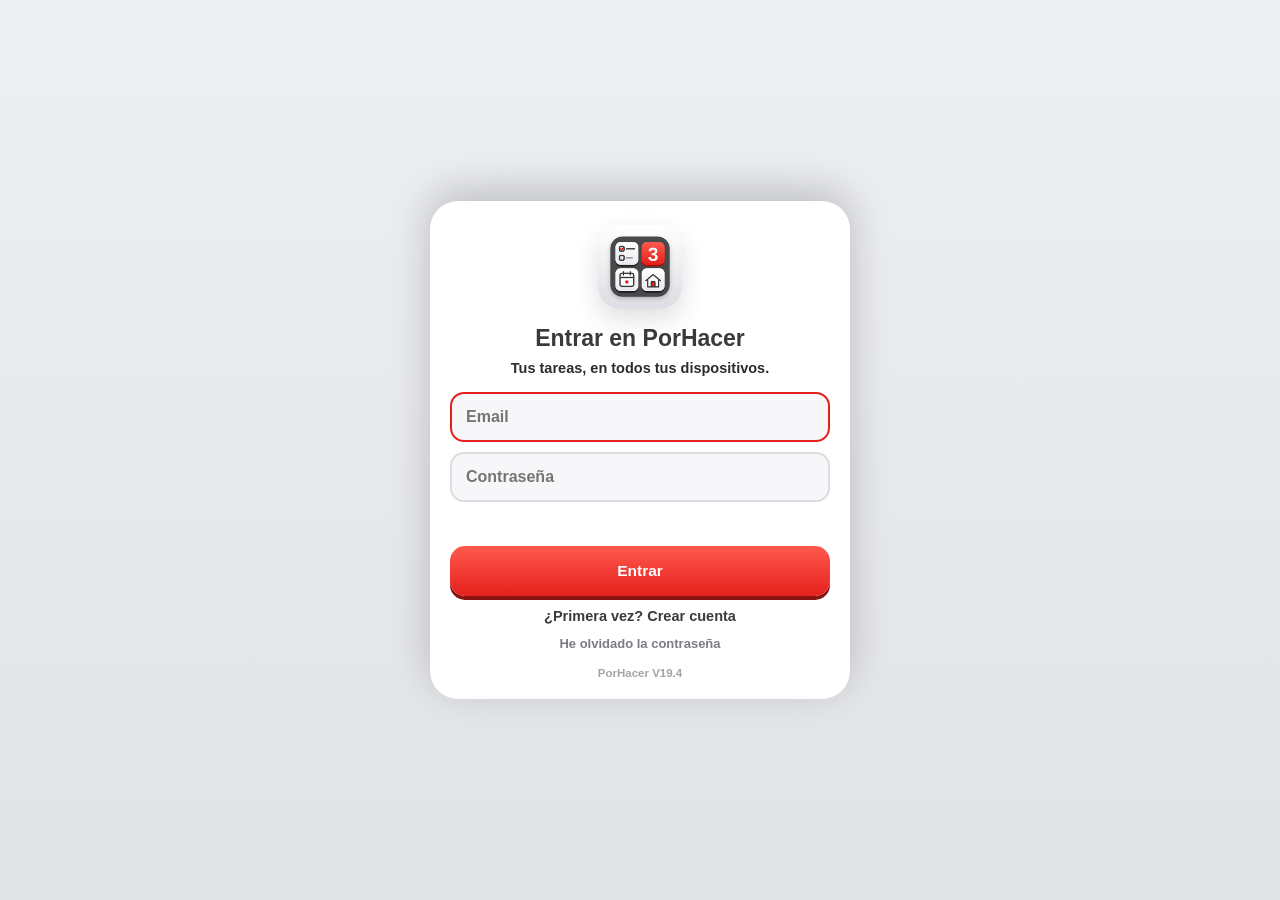
==== commit a1db86a5: "V19.4 ara" ====
--- a/index.html
+++ b/index.html
@@ -4,7 +4,7 @@
 <meta charset="UTF-8">
 <meta http-equiv="Content-Security-Policy" content="default-src 'self'; script-src 'self'; style-src 'self' 'unsafe-inline'; img-src 'self' data: blob: https:; media-src 'self' data: blob:; font-src 'self' data: blob:; connect-src 'self' https: data: blob:; frame-src 'self' blob: data: https://porhacer-36f11.firebaseapp.com; worker-src 'self' blob:; object-src 'none'; base-uri 'self'; form-action 'self'; manifest-src 'self'">
 <meta name="viewport" id="vp" content="width=device-width, initial-scale=1.0, viewport-fit=cover">
-<script src="zoom.js?v=187"></script>
+<script src="zoom.js?v=188"></script>
 <meta name="apple-mobile-web-app-capable" content="yes">
 <meta name="mobile-web-app-capable" content="yes">
 <meta name="apple-mobile-web-app-title" content="PorHacer3">
@@ -12,10 +12,10 @@
 <meta name="theme-color" content="#eeeff1">
 <title>PorHacer3</title>
 <link rel="icon" href="logo.png" type="image/png">
-<link rel="apple-touch-icon" href="apple-touch-icon.png?v=187">
+<link rel="apple-touch-icon" href="apple-touch-icon.png?v=188">
 <link rel="manifest" href="manifest.json">
-<link rel="stylesheet" href="estilos.css?v=187">
-<link rel="stylesheet" href="estilos3.css?v=187">
+<link rel="stylesheet" href="estilos.css?v=188">
+<link rel="stylesheet" href="estilos3.css?v=188">
 </head>
 <body>
 
@@ -49,7 +49,7 @@
         <button class="ibtn ibtn-portada" data-portada title="Portada" aria-label="Ir a la portada"></button>
       </div>
       <div class="insignias">
-            <span class="ver" id="verTxt">V19</span>
+            <span class="ver" id="verTxt">V19.4</span>
             <button class="nube-estado off" id="nubeEstado" hidden title="Nube" aria-label="Nube"></button>
           </div>
     </div>
@@ -124,7 +124,7 @@
     <header class="po-cab">
       <img src="logo.png" alt="" class="po-logo">
       <div class="po-tit"><h1>Por<span>Hacer</span><sup>3</sup></h1><small id="poSaludo"></small></div>
-      <div class="po-der"><span class="ver" id="verTxt2">V19</span><div class="po-der-f"><button class="po-nube" id="poNube" data-nube aria-label="Conexión"></button><button class="ibtn ibtn-tema po-tema-b" data-temasec="portada" title="Colores de la portada" aria-label="Colores de la portada"></button></div></div>
+      <div class="po-der"><span class="ver" id="verTxt2">V19.4</span><div class="po-der-f"><button class="po-nube" id="poNube" data-nube aria-label="Conexión"></button><button class="ibtn ibtn-tema po-tema-b" data-temasec="portada" title="Colores de la portada" aria-label="Colores de la portada"></button></div></div>
     </header>
     <div class="po-hoy" id="poHoy"></div>
     <div class="po-rejilla" id="poRejilla"></div>
@@ -510,42 +510,42 @@
 
 <div class="toast" id="toast"></div>
 
-<script src="iconos.js?v=187"></script>
-<script src="iconos-home.js?v=187"></script>
-<script src="temas.js?v=187"></script>
-<script src="db.js?v=187"></script>
-<script src="firebase-config.js?v=187"></script>
-<script src="email-config.js?v=187"></script>
-<script src="correo.js?v=187"></script>
-<script src="audio.js?v=187"></script>
-<script src="listas.js?v=187"></script>
-<script src="bloc.js?v=187"></script>
-<script src="avisos.js?v=187"></script>
-<script src="fiesta.js?v=187"></script>
-<script src="nube.js?v=187"></script>
-<script src="fotos.js?v=187"></script>
-<script src="videos.js?v=187"></script>
-<script src="voz.js?v=187"></script>
-<script src="calendario.js?v=187"></script>
-<script src="ajustes.js?v=187"></script>
-<script src="copias.js?v=187"></script>
-<script src="mio.js?v=187"></script>
-<script src="agenda.js?v=187"></script>
-<script src="tickets.js?v=187"></script>
-<script src="gastos.js?v=187"></script>
-<script src="guardar.js?v=187"></script>
-<script src="aparatos.js?v=187"></script>
-<script src="pdfvisor.js?v=187"></script>
-<script src="sitios.js?v=187"></script>
-<script src="grabar.js?v=187"></script>
-<script src="estudio.js?v=187"></script>
-<script src="escribir.js?v=187"></script>
-<script src="celdas.js?v=187"></script>
-<script src="portada.js?v=187"></script>
-<script src="documentos.js?v=187"></script>
-<script src="edicion.js?v=187"></script>
-<script src="pipeta.js?v=187"></script>
+<script src="iconos.js?v=188"></script>
+<script src="iconos-home.js?v=188"></script>
+<script src="temas.js?v=188"></script>
+<script src="db.js?v=188"></script>
+<script src="firebase-config.js?v=188"></script>
+<script src="email-config.js?v=188"></script>
+<script src="correo.js?v=188"></script>
+<script src="audio.js?v=188"></script>
+<script src="listas.js?v=188"></script>
+<script src="bloc.js?v=188"></script>
+<script src="avisos.js?v=188"></script>
+<script src="fiesta.js?v=188"></script>
+<script src="nube.js?v=188"></script>
+<script src="fotos.js?v=188"></script>
+<script src="videos.js?v=188"></script>
+<script src="voz.js?v=188"></script>
+<script src="calendario.js?v=188"></script>
+<script src="ajustes.js?v=188"></script>
+<script src="copias.js?v=188"></script>
+<script src="mio.js?v=188"></script>
+<script src="agenda.js?v=188"></script>
+<script src="tickets.js?v=188"></script>
+<script src="gastos.js?v=188"></script>
+<script src="guardar.js?v=188"></script>
+<script src="aparatos.js?v=188"></script>
+<script src="pdfvisor.js?v=188"></script>
+<script src="sitios.js?v=188"></script>
+<script src="grabar.js?v=188"></script>
+<script src="estudio.js?v=188"></script>
+<script src="escribir.js?v=188"></script>
+<script src="celdas.js?v=188"></script>
+<script src="portada.js?v=188"></script>
+<script src="documentos.js?v=188"></script>
+<script src="edicion.js?v=188"></script>
+<script src="pipeta.js?v=188"></script>
 <script src="purify.min.js"></script>
-<script src="app.js?v=187"></script>
+<script src="app.js?v=188"></script>
 </body>
 </html>
--- a/estilos3.css
+++ b/estilos3.css
@@ -1792,3 +1792,22 @@
 #vEscribir .es-pie-info{flex:none;text-align:center;padding:4px 10px calc(6px + var(--safeB));font-size:12px}
 #vEscribir .es-pie-info .es-info{display:flex;justify-content:center;gap:8px;flex-wrap:wrap}
 #vEscribir.sin-documento .es-pie-info{display:none}
+
+/* V19.4: año al lado de cada mes en Agenda › Año */
+.ag-mini-y{font-weight:700;opacity:.55;margin-left:4px;font-size:.85em}
+
+/* V19.4 · Listas: deslizar a la izquierda deja «Tachar» y «Borrar»; mantener pulsado para ordenar */
+.ls-acc.der{padding:0;width:240px;left:auto;gap:0;justify-content:flex-end;background:transparent}
+.ls-acc.der button{width:120px;align-self:stretch;border:0;background:#287c49;color:#fff;font:inherit;font-size:14px;font-weight:900;padding:8px;white-space:normal}
+.ls-acc.der button+button{background:#e5342c}
+.ls-item.a-der{background:#287c49}
+.ls-cara{-webkit-touch-callout:none}
+.ls-item.ls-levanta{z-index:20;overflow:visible;transition:none!important}
+.ls-item.ls-levanta .ls-cara{box-shadow:0 14px 30px rgba(0,0,0,.28)!important;transform:scale(1.03)!important;cursor:grabbing}
+.ls-ordenando .ls-item:not(.ls-levanta){transition:transform .15s}
+.ls-ordenando, .ls-ordenando *{user-select:none;-webkit-user-select:none}
+/* Aviso «Deshacer» más grande */
+.toast.toast-grande{font-size:17px;padding:16px 16px 16px 20px;border-radius:20px;display:flex;align-items:center;gap:14px;max-width:calc(100vw - 24px)}
+.toast.toast-grande button{font-size:16px;padding:10px 16px;border-radius:12px;flex:none}
+.toast.toast-grande{width:min(calc(100vw - 24px),460px);justify-content:space-between}
+.toast.toast-grande span{flex:1;min-width:0}
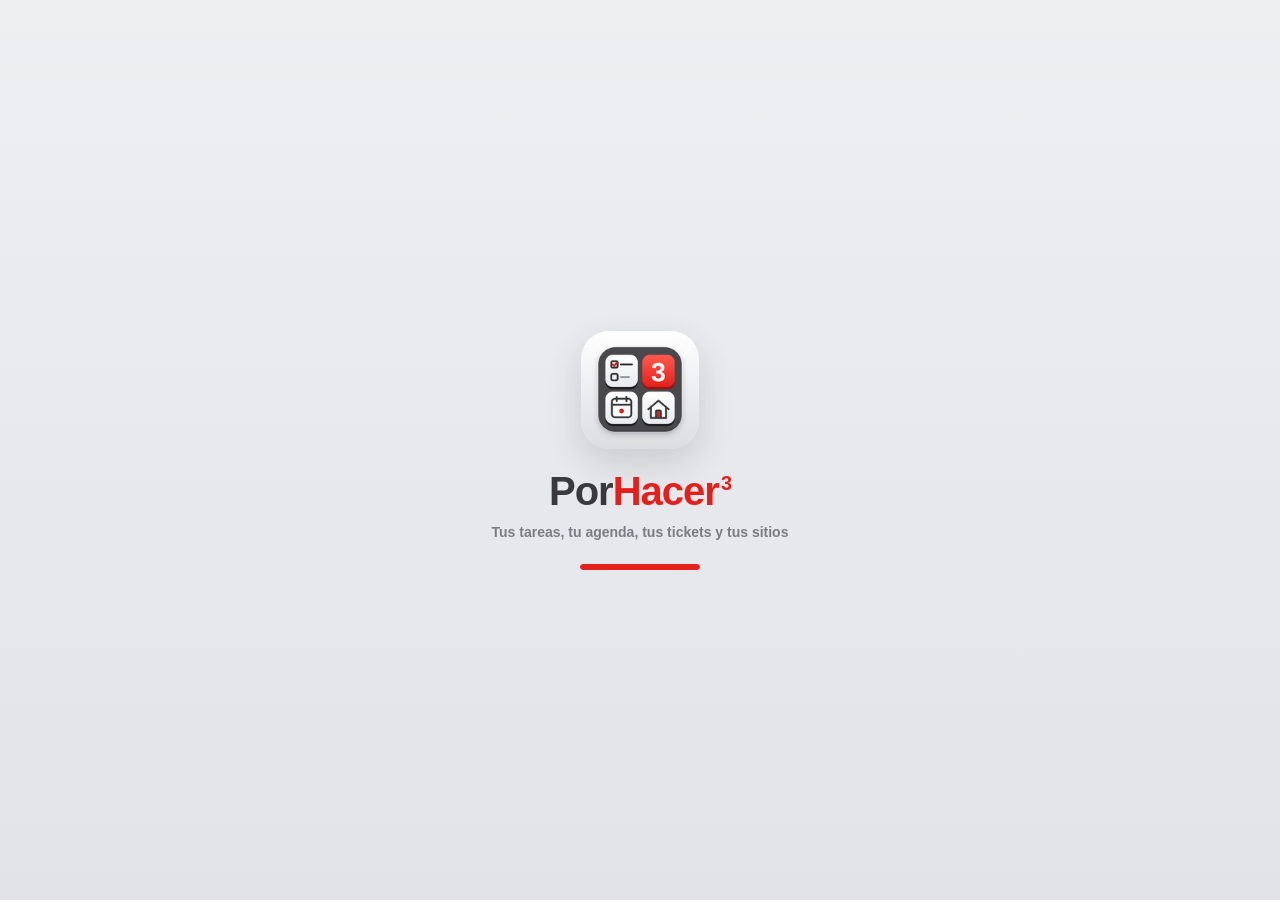
==== commit 22c4cc0a: "V19.5" ====
--- a/index.html
+++ b/index.html
@@ -4,7 +4,7 @@
 <meta charset="UTF-8">
 <meta http-equiv="Content-Security-Policy" content="default-src 'self'; script-src 'self'; style-src 'self' 'unsafe-inline'; img-src 'self' data: blob: https:; media-src 'self' data: blob:; font-src 'self' data: blob:; connect-src 'self' https: data: blob:; frame-src 'self' blob: data: https://porhacer-36f11.firebaseapp.com; worker-src 'self' blob:; object-src 'none'; base-uri 'self'; form-action 'self'; manifest-src 'self'">
 <meta name="viewport" id="vp" content="width=device-width, initial-scale=1.0, viewport-fit=cover">
-<script src="zoom.js?v=188"></script>
+<script src="zoom.js?v=189"></script>
 <meta name="apple-mobile-web-app-capable" content="yes">
 <meta name="mobile-web-app-capable" content="yes">
 <meta name="apple-mobile-web-app-title" content="PorHacer3">
@@ -12,10 +12,10 @@
 <meta name="theme-color" content="#eeeff1">
 <title>PorHacer3</title>
 <link rel="icon" href="logo.png" type="image/png">
-<link rel="apple-touch-icon" href="apple-touch-icon.png?v=188">
+<link rel="apple-touch-icon" href="apple-touch-icon.png?v=189">
 <link rel="manifest" href="manifest.json">
-<link rel="stylesheet" href="estilos.css?v=188">
-<link rel="stylesheet" href="estilos3.css?v=188">
+<link rel="stylesheet" href="estilos.css?v=189">
+<link rel="stylesheet" href="estilos3.css?v=189">
 </head>
 <body>
 
@@ -49,7 +49,7 @@
         <button class="ibtn ibtn-portada" data-portada title="Portada" aria-label="Ir a la portada"></button>
       </div>
       <div class="insignias">
-            <span class="ver" id="verTxt">V19.4</span>
+            <span class="ver" id="verTxt">V19.5</span>
             <button class="nube-estado off" id="nubeEstado" hidden title="Nube" aria-label="Nube"></button>
           </div>
     </div>
@@ -124,7 +124,7 @@
     <header class="po-cab">
       <img src="logo.png" alt="" class="po-logo">
       <div class="po-tit"><h1>Por<span>Hacer</span><sup>3</sup></h1><small id="poSaludo"></small></div>
-      <div class="po-der"><span class="ver" id="verTxt2">V19.4</span><div class="po-der-f"><button class="po-nube" id="poNube" data-nube aria-label="Conexión"></button><button class="ibtn ibtn-tema po-tema-b" data-temasec="portada" title="Colores de la portada" aria-label="Colores de la portada"></button></div></div>
+      <div class="po-der"><span class="ver" id="verTxt2">V19.5</span><div class="po-der-f"><button class="po-nube" id="poNube" data-nube aria-label="Conexión"></button><button class="ibtn ibtn-tema po-tema-b" data-temasec="portada" title="Colores de la portada" aria-label="Colores de la portada"></button></div></div>
     </header>
     <div class="po-hoy" id="poHoy"></div>
     <div class="po-rejilla" id="poRejilla"></div>
@@ -510,42 +510,43 @@
 
 <div class="toast" id="toast"></div>
 
-<script src="iconos.js?v=188"></script>
-<script src="iconos-home.js?v=188"></script>
-<script src="temas.js?v=188"></script>
-<script src="db.js?v=188"></script>
-<script src="firebase-config.js?v=188"></script>
-<script src="email-config.js?v=188"></script>
-<script src="correo.js?v=188"></script>
-<script src="audio.js?v=188"></script>
-<script src="listas.js?v=188"></script>
-<script src="bloc.js?v=188"></script>
-<script src="avisos.js?v=188"></script>
-<script src="fiesta.js?v=188"></script>
-<script src="nube.js?v=188"></script>
-<script src="fotos.js?v=188"></script>
-<script src="videos.js?v=188"></script>
-<script src="voz.js?v=188"></script>
-<script src="calendario.js?v=188"></script>
-<script src="ajustes.js?v=188"></script>
-<script src="copias.js?v=188"></script>
-<script src="mio.js?v=188"></script>
-<script src="agenda.js?v=188"></script>
-<script src="tickets.js?v=188"></script>
-<script src="gastos.js?v=188"></script>
-<script src="guardar.js?v=188"></script>
-<script src="aparatos.js?v=188"></script>
-<script src="pdfvisor.js?v=188"></script>
-<script src="sitios.js?v=188"></script>
-<script src="grabar.js?v=188"></script>
-<script src="estudio.js?v=188"></script>
-<script src="escribir.js?v=188"></script>
-<script src="celdas.js?v=188"></script>
-<script src="portada.js?v=188"></script>
-<script src="documentos.js?v=188"></script>
-<script src="edicion.js?v=188"></script>
-<script src="pipeta.js?v=188"></script>
+<script src="i18n.js?v=189"></script>
+<script src="iconos.js?v=189"></script>
+<script src="iconos-home.js?v=189"></script>
+<script src="temas.js?v=189"></script>
+<script src="db.js?v=189"></script>
+<script src="firebase-config.js?v=189"></script>
+<script src="email-config.js?v=189"></script>
+<script src="correo.js?v=189"></script>
+<script src="audio.js?v=189"></script>
+<script src="listas.js?v=189"></script>
+<script src="bloc.js?v=189"></script>
+<script src="avisos.js?v=189"></script>
+<script src="fiesta.js?v=189"></script>
+<script src="nube.js?v=189"></script>
+<script src="fotos.js?v=189"></script>
+<script src="videos.js?v=189"></script>
+<script src="voz.js?v=189"></script>
+<script src="calendario.js?v=189"></script>
+<script src="ajustes.js?v=189"></script>
+<script src="copias.js?v=189"></script>
+<script src="mio.js?v=189"></script>
+<script src="agenda.js?v=189"></script>
+<script src="tickets.js?v=189"></script>
+<script src="gastos.js?v=189"></script>
+<script src="guardar.js?v=189"></script>
+<script src="aparatos.js?v=189"></script>
+<script src="pdfvisor.js?v=189"></script>
+<script src="sitios.js?v=189"></script>
+<script src="grabar.js?v=189"></script>
+<script src="estudio.js?v=189"></script>
+<script src="escribir.js?v=189"></script>
+<script src="celdas.js?v=189"></script>
+<script src="portada.js?v=189"></script>
+<script src="documentos.js?v=189"></script>
+<script src="edicion.js?v=189"></script>
+<script src="pipeta.js?v=189"></script>
 <script src="purify.min.js"></script>
-<script src="app.js?v=188"></script>
+<script src="app.js?v=189"></script>
 </body>
 </html>
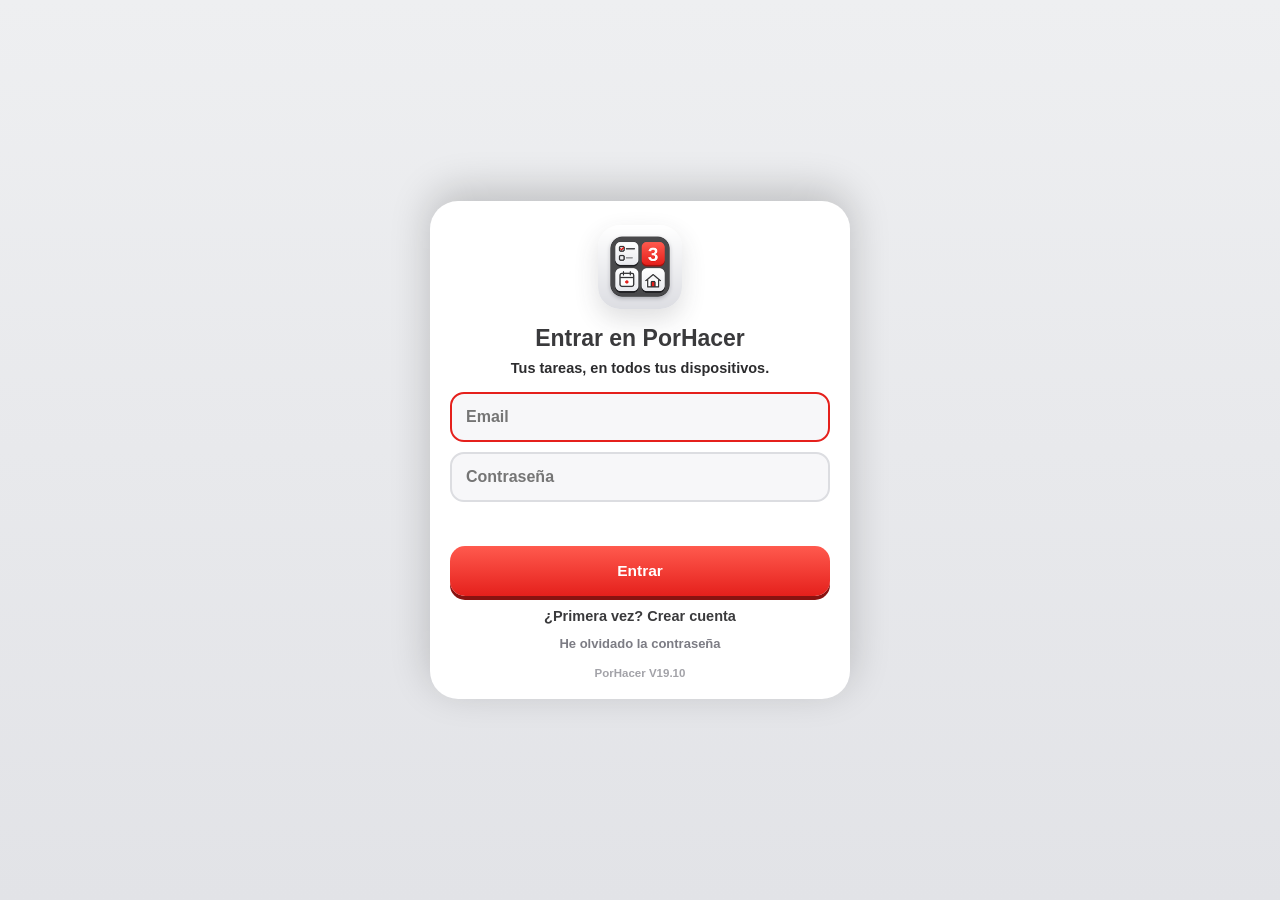
==== commit 71852848: "V19.10" ====
--- a/index.html
+++ b/index.html
@@ -4,7 +4,7 @@
 <meta charset="UTF-8">
 <meta http-equiv="Content-Security-Policy" content="default-src 'self'; script-src 'self'; style-src 'self' 'unsafe-inline'; img-src 'self' data: blob: https:; media-src 'self' data: blob:; font-src 'self' data: blob:; connect-src 'self' https: data: blob:; frame-src 'self' blob: data: https://porhacer-36f11.firebaseapp.com; worker-src 'self' blob:; object-src 'none'; base-uri 'self'; form-action 'self'; manifest-src 'self'">
 <meta name="viewport" id="vp" content="width=device-width, initial-scale=1.0, viewport-fit=cover">
-<script src="zoom.js?v=189"></script>
+<script src="zoom.js?v=194"></script>
 <meta name="apple-mobile-web-app-capable" content="yes">
 <meta name="mobile-web-app-capable" content="yes">
 <meta name="apple-mobile-web-app-title" content="PorHacer3">
@@ -12,10 +12,10 @@
 <meta name="theme-color" content="#eeeff1">
 <title>PorHacer3</title>
 <link rel="icon" href="logo.png" type="image/png">
-<link rel="apple-touch-icon" href="apple-touch-icon.png?v=189">
+<link rel="apple-touch-icon" href="apple-touch-icon.png?v=194">
 <link rel="manifest" href="manifest.json">
-<link rel="stylesheet" href="estilos.css?v=189">
-<link rel="stylesheet" href="estilos3.css?v=189">
+<link rel="stylesheet" href="estilos.css?v=194">
+<link rel="stylesheet" href="estilos3.css?v=194">
 </head>
 <body>
 
@@ -49,7 +49,7 @@
         <button class="ibtn ibtn-portada" data-portada title="Portada" aria-label="Ir a la portada"></button>
       </div>
       <div class="insignias">
-            <span class="ver" id="verTxt">V19.5</span>
+            <span class="ver" id="verTxt">V19.8</span>
             <button class="nube-estado off" id="nubeEstado" hidden title="Nube" aria-label="Nube"></button>
           </div>
     </div>
@@ -124,7 +124,7 @@
     <header class="po-cab">
       <img src="logo.png" alt="" class="po-logo">
       <div class="po-tit"><h1>Por<span>Hacer</span><sup>3</sup></h1><small id="poSaludo"></small></div>
-      <div class="po-der"><span class="ver" id="verTxt2">V19.5</span><div class="po-der-f"><button class="po-nube" id="poNube" data-nube aria-label="Conexión"></button><button class="ibtn ibtn-tema po-tema-b" data-temasec="portada" title="Colores de la portada" aria-label="Colores de la portada"></button></div></div>
+      <div class="po-der"><span class="ver" id="verTxt2">V19.8</span><div class="po-der-f"><button class="po-nube" id="poNube" data-nube aria-label="Conexión"></button><button class="ibtn ibtn-tema po-tema-b" data-temasec="portada" title="Colores de la portada" aria-label="Colores de la portada"></button></div></div>
     </header>
     <div class="po-hoy" id="poHoy"></div>
     <div class="po-rejilla" id="poRejilla"></div>
@@ -510,43 +510,44 @@
 
 <div class="toast" id="toast"></div>
 
-<script src="i18n.js?v=189"></script>
-<script src="iconos.js?v=189"></script>
-<script src="iconos-home.js?v=189"></script>
-<script src="temas.js?v=189"></script>
-<script src="db.js?v=189"></script>
-<script src="firebase-config.js?v=189"></script>
-<script src="email-config.js?v=189"></script>
-<script src="correo.js?v=189"></script>
-<script src="audio.js?v=189"></script>
-<script src="listas.js?v=189"></script>
-<script src="bloc.js?v=189"></script>
-<script src="avisos.js?v=189"></script>
-<script src="fiesta.js?v=189"></script>
-<script src="nube.js?v=189"></script>
-<script src="fotos.js?v=189"></script>
-<script src="videos.js?v=189"></script>
-<script src="voz.js?v=189"></script>
-<script src="calendario.js?v=189"></script>
-<script src="ajustes.js?v=189"></script>
-<script src="copias.js?v=189"></script>
-<script src="mio.js?v=189"></script>
-<script src="agenda.js?v=189"></script>
-<script src="tickets.js?v=189"></script>
-<script src="gastos.js?v=189"></script>
-<script src="guardar.js?v=189"></script>
-<script src="aparatos.js?v=189"></script>
-<script src="pdfvisor.js?v=189"></script>
-<script src="sitios.js?v=189"></script>
-<script src="grabar.js?v=189"></script>
-<script src="estudio.js?v=189"></script>
-<script src="escribir.js?v=189"></script>
-<script src="celdas.js?v=189"></script>
-<script src="portada.js?v=189"></script>
-<script src="documentos.js?v=189"></script>
-<script src="edicion.js?v=189"></script>
-<script src="pipeta.js?v=189"></script>
+<script src="i18n.js?v=194"></script>
+<script src="iconos.js?v=194"></script>
+<script src="iconos-home.js?v=194"></script>
+<script src="temas.js?v=194"></script>
+<script src="db.js?v=194"></script>
+<script src="firebase-config.js?v=194"></script>
+<script src="email-config.js?v=194"></script>
+<script src="correo.js?v=194"></script>
+<script src="audio.js?v=194"></script>
+<script src="listas.js?v=194"></script>
+<script src="bloc.js?v=194"></script>
+<script src="avisos.js?v=194"></script>
+<script src="fiesta.js?v=194"></script>
+<script src="nube.js?v=194"></script>
+<script src="fotos.js?v=194"></script>
+<script src="videos.js?v=194"></script>
+<script src="voz.js?v=194"></script>
+<script src="calendario.js?v=194"></script>
+<script src="ajustes.js?v=194"></script>
+<script src="copias.js?v=194"></script>
+<script src="seguro.js?v=194"></script>
+<script src="mio.js?v=194"></script>
+<script src="agenda.js?v=194"></script>
+<script src="tickets.js?v=194"></script>
+<script src="gastos.js?v=194"></script>
+<script src="guardar.js?v=194"></script>
+<script src="aparatos.js?v=194"></script>
+<script src="pdfvisor.js?v=194"></script>
+<script src="sitios.js?v=194"></script>
+<script src="grabar.js?v=194"></script>
+<script src="estudio.js?v=194"></script>
+<script src="escribir.js?v=194"></script>
+<script src="celdas.js?v=194"></script>
+<script src="portada.js?v=194"></script>
+<script src="documentos.js?v=194"></script>
+<script src="edicion.js?v=194"></script>
+<script src="pipeta.js?v=194"></script>
 <script src="purify.min.js"></script>
-<script src="app.js?v=189"></script>
+<script src="app.js?v=194"></script>
 </body>
 </html>
--- a/estilos3.css
+++ b/estilos3.css
@@ -1811,3 +1811,22 @@
 .toast.toast-grande button{font-size:16px;padding:10px 16px;border-radius:12px;flex:none}
 .toast.toast-grande{width:min(calc(100vw - 24px),460px);justify-content:space-between}
 .toast.toast-grande span{flex:1;min-width:0}
+
+/* V28 · Sitios: botón «Todas las cosas» y lista con deslizar en dos tramos */
+.st-add.todas{background:var(--card);border:1.5px solid var(--line);color:var(--dark)}
+.st-lfila .desl-der .d2{display:none}
+.st-lfila.lejos .desl-der .d1{display:none}
+.st-lfila.lejos .desl-der .d2{display:inline}
+.st-lfila.dir-der.lejos .desl-der{background:#c25a00;opacity:1}
+.st-lfila.dir-der.listo:not(.lejos) .desl-der{background:#3a8fd6}
+.st-lfila .st-tx small{display:flex;align-items:center;gap:4px}
+.st-lfila .st-tx small img{width:16px;height:16px}
+.st-donde-pop{flex-wrap:wrap;margin:6px 0 14px}
+/* V19.10 · Todas las cosas: elegir casa al lado del buscador */
+.st-lbusca{display:flex;gap:8px;align-items:stretch}
+.st-lbusca .st-buscar{flex:1;min-width:0}
+.st-lcasa{position:relative;flex:0 0 auto;max-width:42%;height:52px;margin-bottom:12px;box-sizing:border-box;display:flex;align-items:center;gap:4px;padding:0 26px 0 10px;border-radius:16px;background:var(--card);border:1.5px solid var(--line);font-weight:800;color:var(--dark)}
+.st-lcasa.on{background:#f08a1a;border-color:#e06f00;color:#fff}
+.st-lcasa select{appearance:none;-webkit-appearance:none;border:0;background:transparent;font:inherit;font-size:14px;color:inherit;min-width:0;width:100%;text-overflow:ellipsis;padding:0;outline:none}
+.st-lcasa em{position:absolute;right:9px;top:50%;transform:translateY(-50%);font-style:normal;pointer-events:none}
+.st-lcasa select option{color:#2c2c2e}
